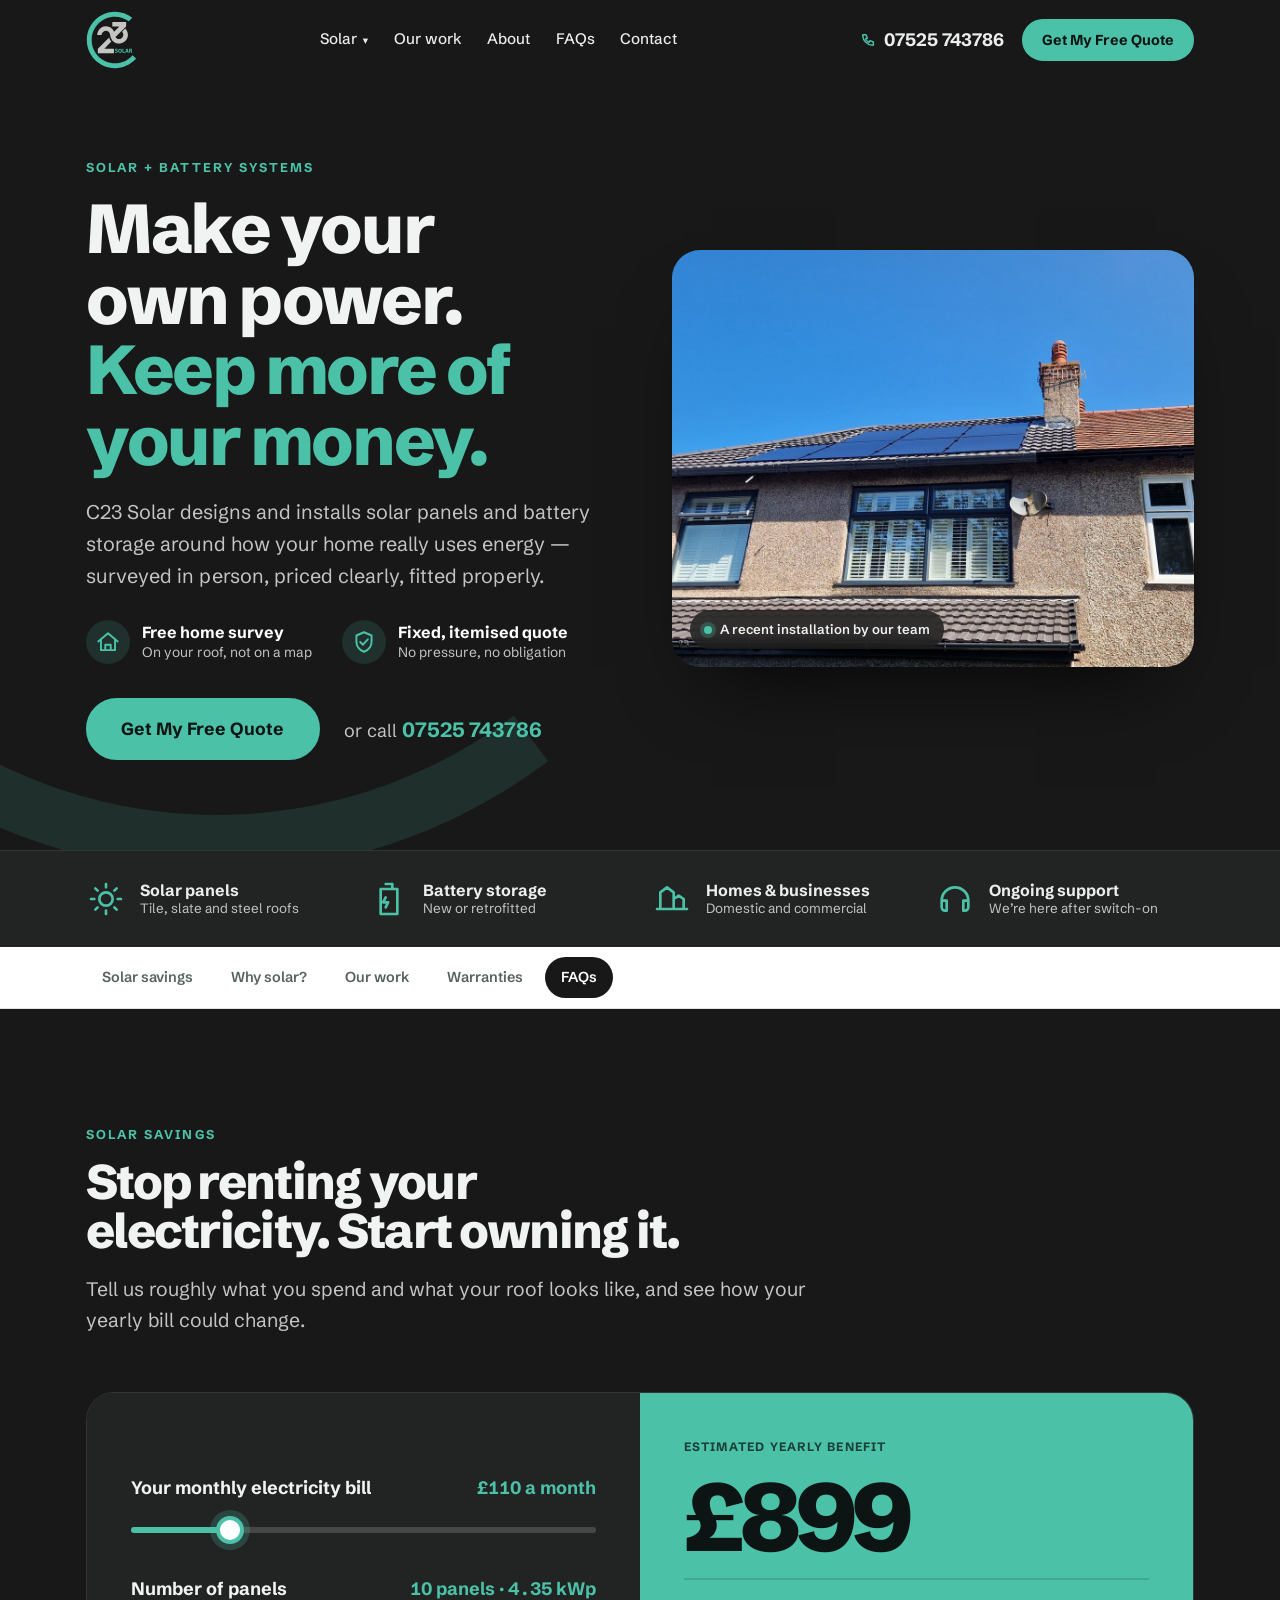
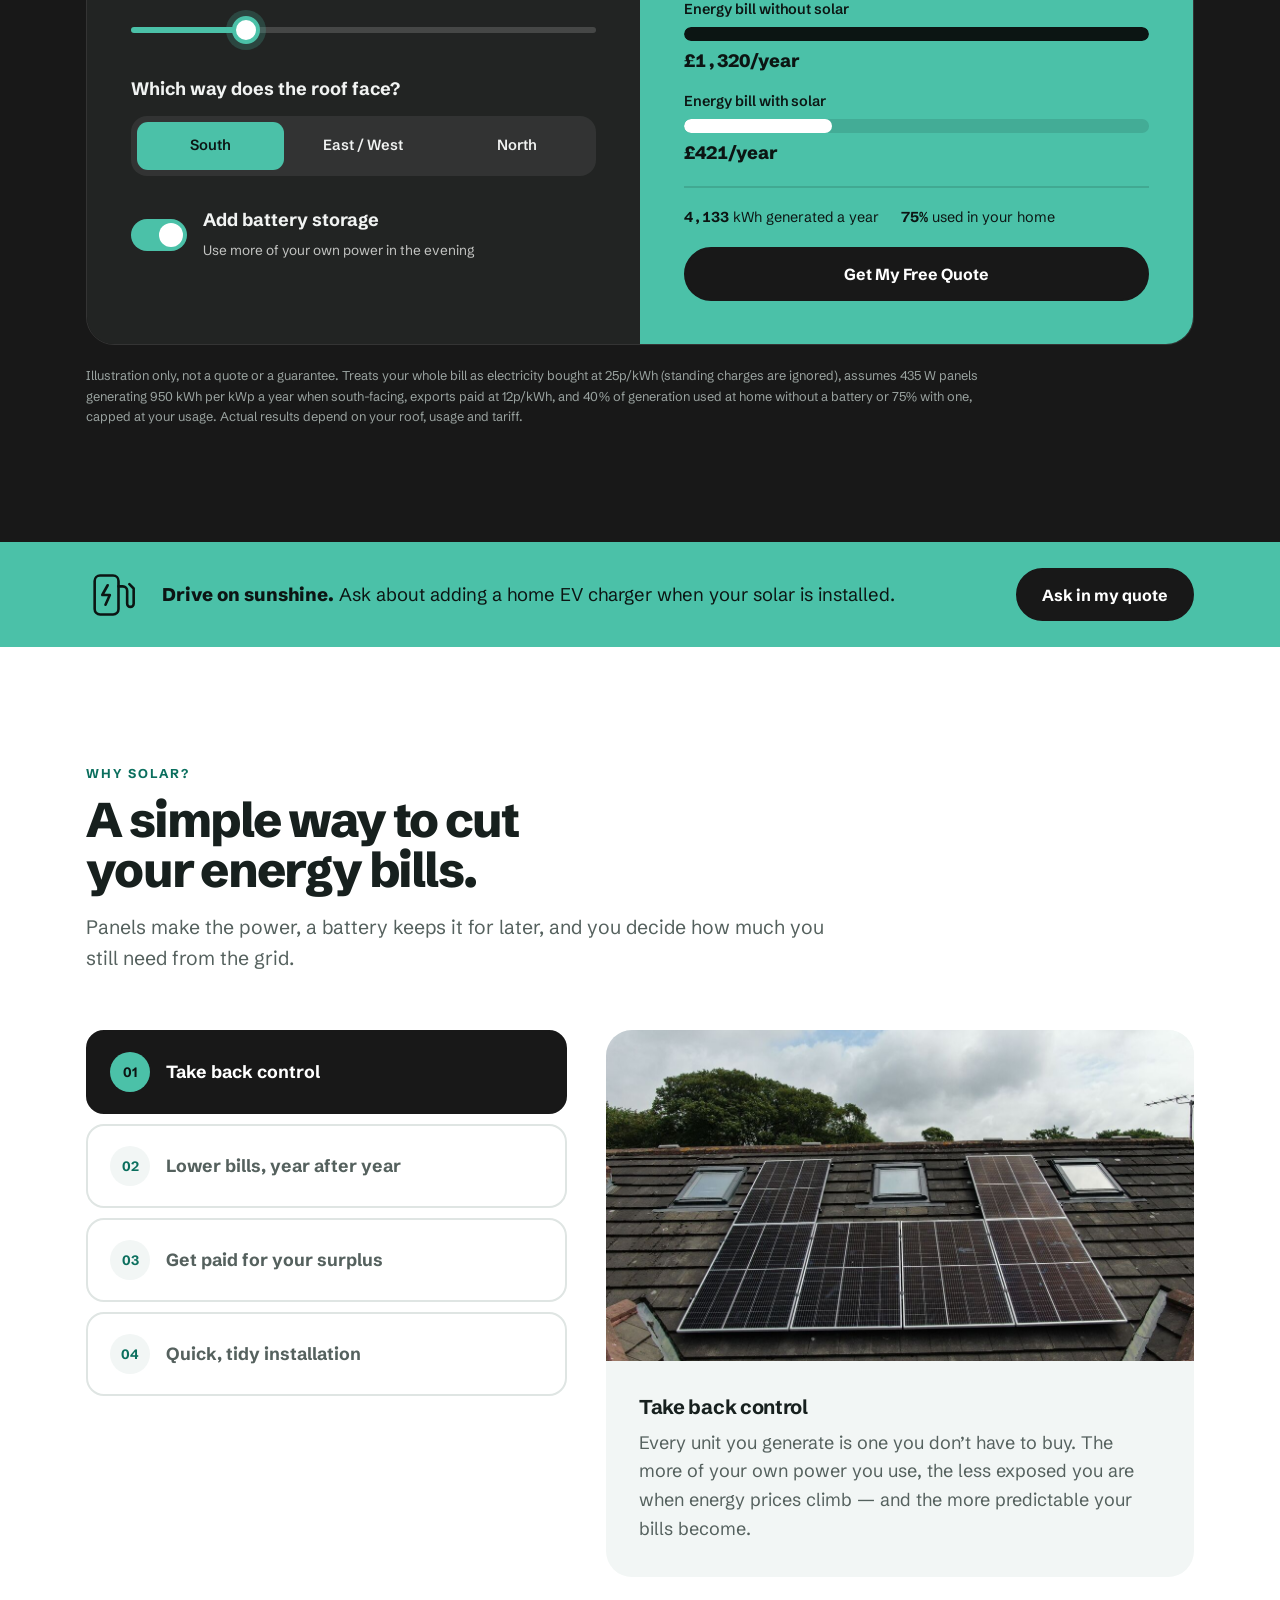
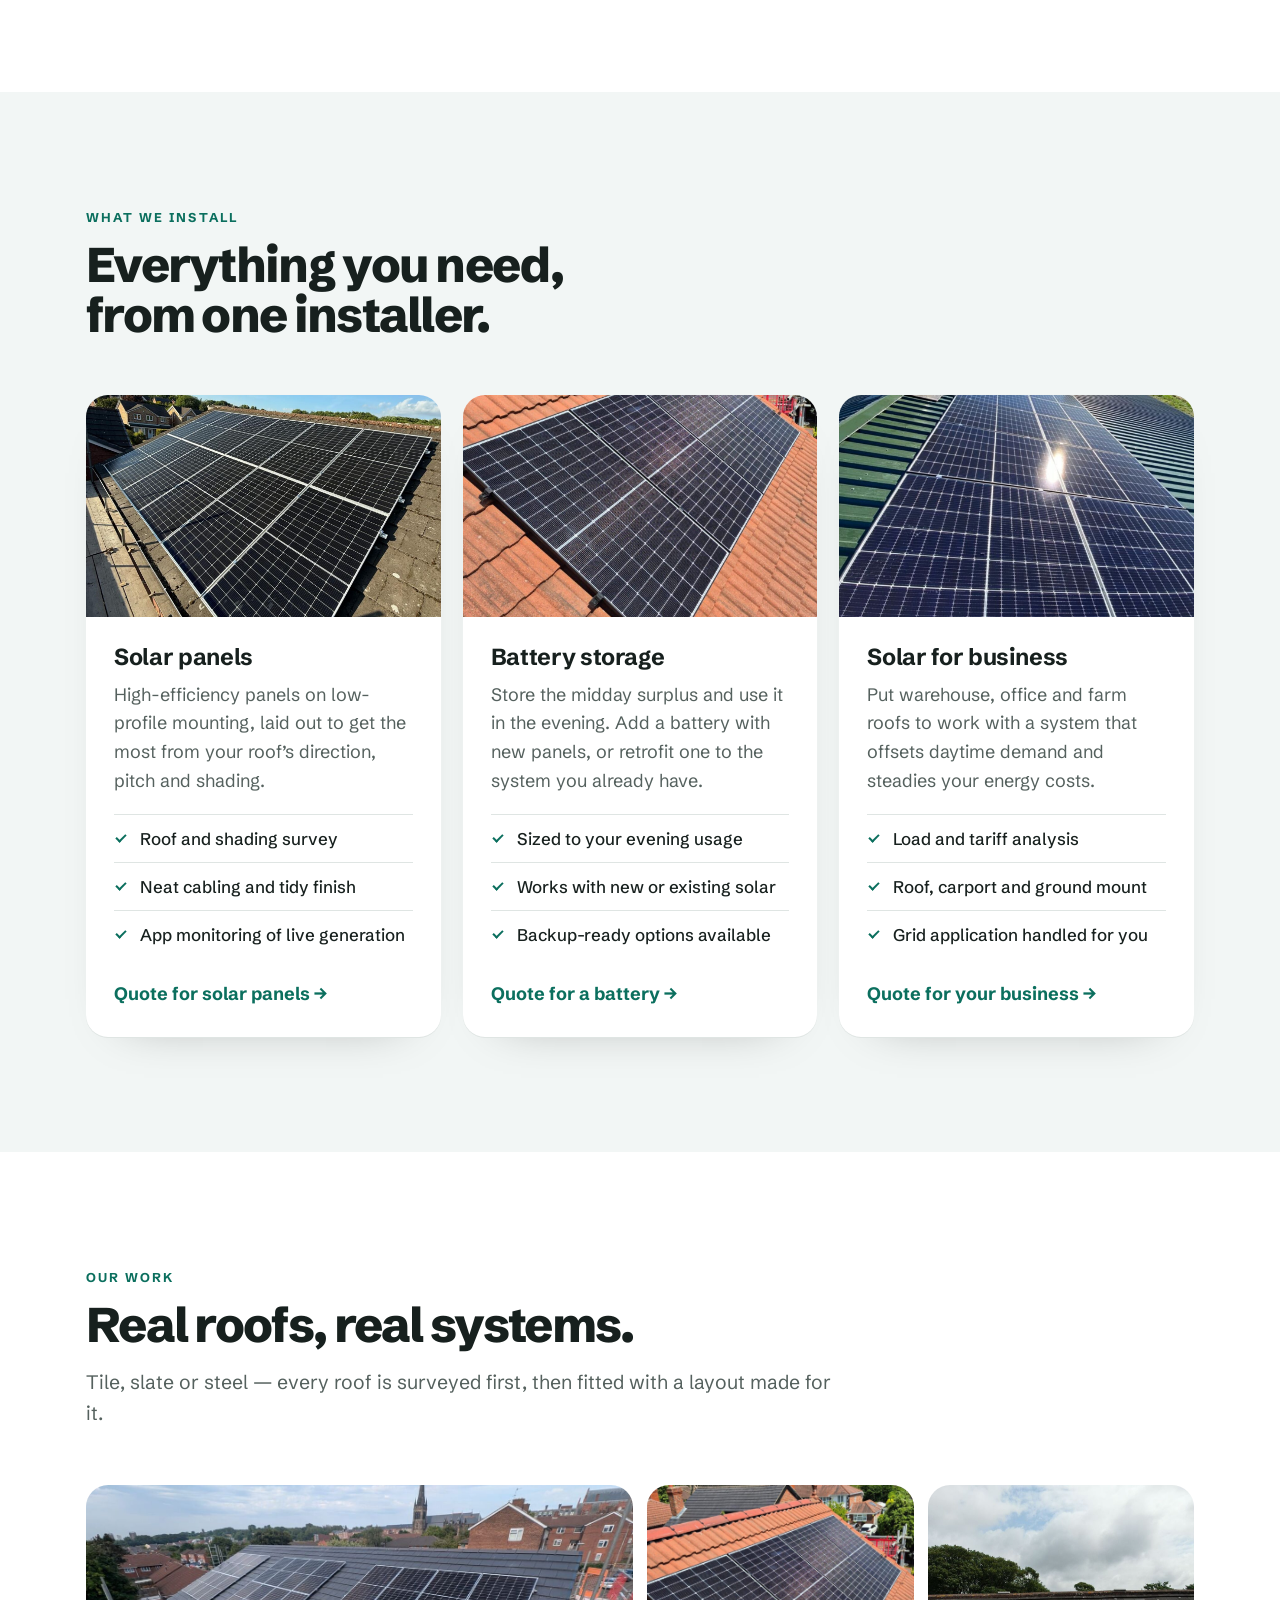
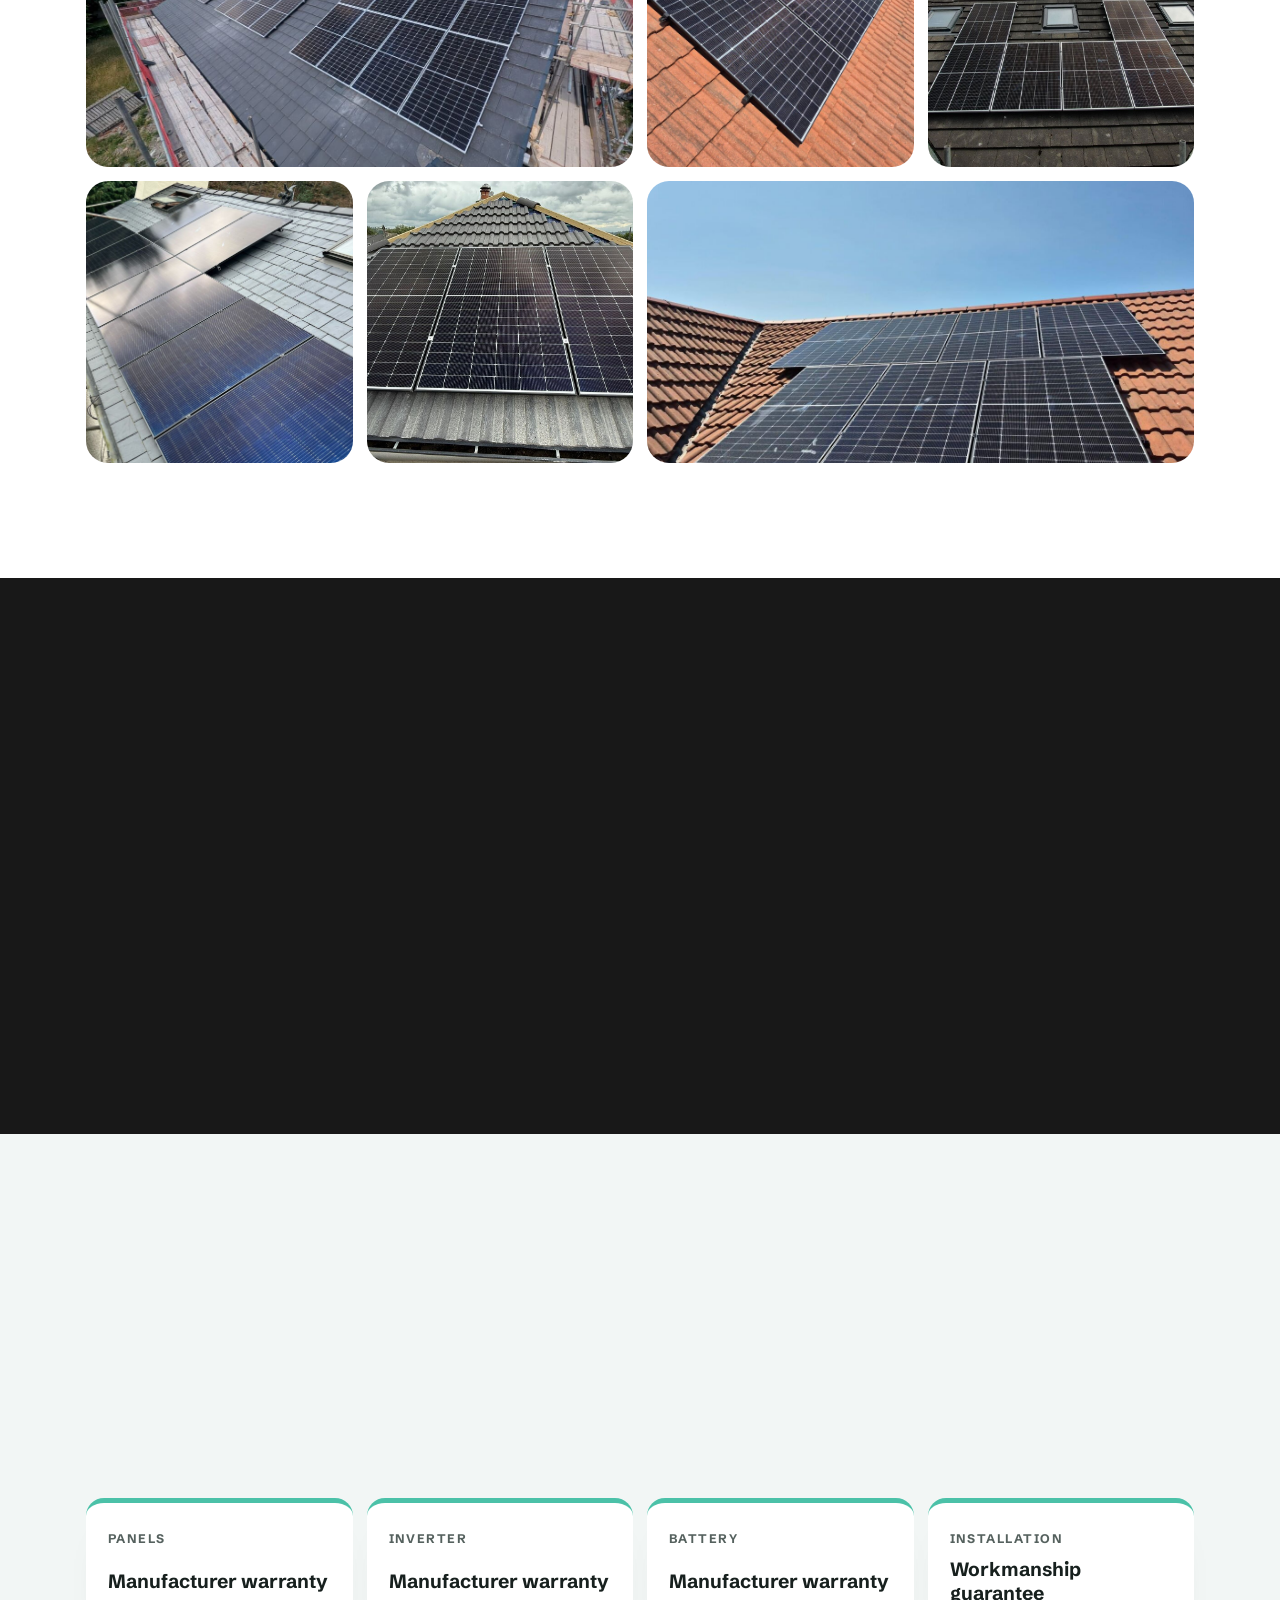
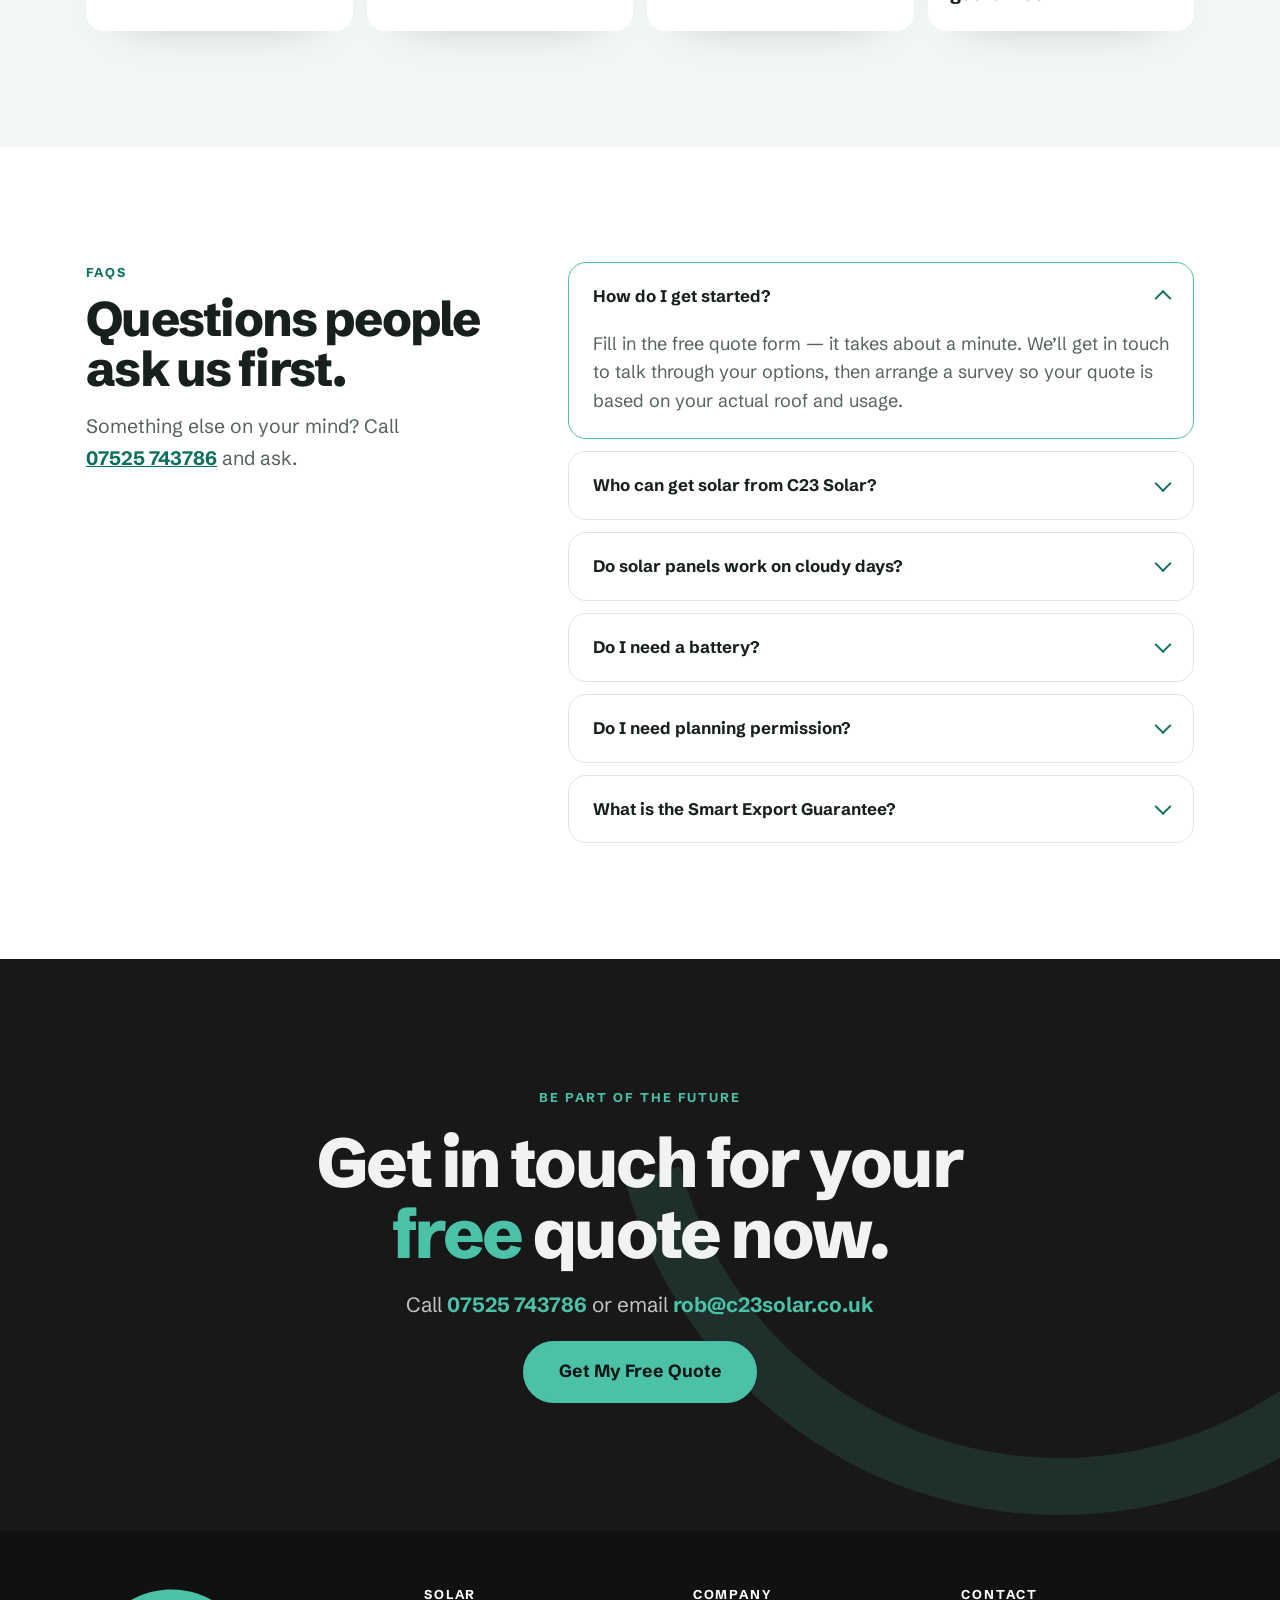
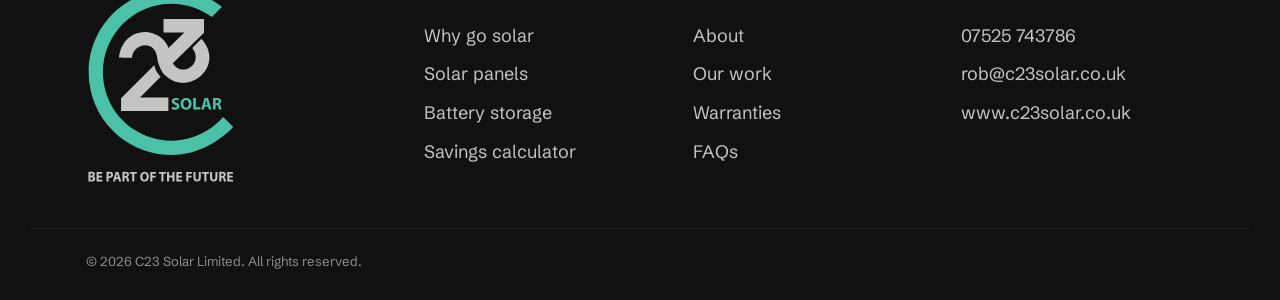
==== index.html @ a4dffb1e "Make the site installable as an app with offline support Adds a web app manifest, C23 Solar app icon" ====
<!doctype html>
<html lang="en-GB">
<head>
  <meta charset="utf-8">
  <meta name="viewport" content="width=device-width, initial-scale=1">
  <title>C23 Solar — Solar panels &amp; battery storage | Free quote</title>
  <meta name="description" content="C23 Solar designs and installs solar panels and battery storage for homes and businesses. Get a free, no-obligation quote and be part of the future.">
  <meta name="theme-color" content="#181818">
  <meta property="og:title" content="C23 Solar — Be part of the future">
  <meta property="og:description" content="Solar panels and battery storage for homes and businesses. Free, no-obligation quotes.">
  <meta property="og:type" content="website">
  <link rel="icon" type="image/svg+xml" href="assets/favicon.svg">
  <link rel="manifest" href="manifest.webmanifest">
  <link rel="apple-touch-icon" href="assets/icons/apple-touch-icon.png">
  <meta name="mobile-web-app-capable" content="yes">
  <meta name="apple-mobile-web-app-capable" content="yes">
  <meta name="apple-mobile-web-app-title" content="C23 Solar">
  <meta name="apple-mobile-web-app-status-bar-style" content="black">
  <link rel="preconnect" href="https://fonts.googleapis.com">
  <link rel="preconnect" href="https://fonts.gstatic.com" crossorigin>
  <link href="https://fonts.googleapis.com/css2?family=Schibsted+Grotesk:wght@400;500;600;700;800&display=swap" rel="stylesheet">
  <link rel="stylesheet" href="styles.css">
  <script>document.documentElement.classList.add('js')</script>
</head>
<body>
  <a class="skip" href="#main">Skip to content</a>

  <!-- Header -->
  <header class="nav" id="nav">
    <div class="wrap nav__inner">
      <a class="brand" href="#top" aria-label="C23 Solar — home"><img src="assets/c23-solar-logo.svg" alt="C23 Solar" width="53" height="60"></a>
      <nav class="nav__links" aria-label="Primary">
        <div class="nav__group">
          <button class="nav__parent" type="button" aria-expanded="false">Solar <span aria-hidden="true">▾</span></button>
          <div class="nav__menu">
            <a href="#why">Why go solar</a>
            <a href="#products">Solar panels</a>
            <a href="#products">Battery storage</a>
            <a href="#savings">Savings calculator</a>
          </div>
        </div>
        <a href="#work">Our work</a>
        <a href="#about">About</a>
        <a href="#faqs">FAQs</a>
        <a href="#contact">Contact</a>
      </nav>
      <div class="nav__right">
        <a class="nav__phone" href="tel:+447525743786"><svg viewBox="0 0 24 24" width="16" height="16" aria-hidden="true"><path fill="none" stroke="currentColor" stroke-width="2.2" stroke-linecap="round" stroke-linejoin="round" d="M5 4h4l2 5-2.5 1.5a11 11 0 0 0 5 5L15 13l5 2v4a1 1 0 0 1-1 1A16 16 0 0 1 4 5a1 1 0 0 1 1-1z"/></svg><span>07525 743786</span></a>
        <a class="btn btn--small" href="#contact" data-quote>Get My Free Quote</a>
      </div>
    </div>
  </header>

  <main id="main">
    <!-- Hero -->
    <section class="hero" id="top">
      <div class="hero__ring" aria-hidden="true"></div>
      <div class="wrap hero__grid">
        <div class="hero__copy">
          <p class="tag">Solar + Battery Systems</p>
          <h1>Make your own power. <span>Keep more of your money.</span></h1>
          <p class="hero__lede">C23 Solar designs and installs solar panels and battery storage around how your home really uses energy — surveyed in person, priced clearly, fitted properly.</p>
          <ul class="hero__stats">
            <li><svg viewBox="0 0 24 24" aria-hidden="true"><path d="M3 11.5 12 4l9 7.5M5.5 10v9.5h13V10M9.5 19.5v-5h5v5"/></svg><span><b>Free home survey</b>On your roof, not on a map</span></li>
            <li><svg viewBox="0 0 24 24" aria-hidden="true"><path d="M12 3l7 3v5.5c0 4.5-3 8-7 9.5-4-1.5-7-5-7-9.5V6zM8.5 12l2.5 2.5 4.5-5"/></svg><span><b>Fixed, itemised quote</b>No pressure, no obligation</span></li>
          </ul>
          <div class="hero__cta">
            <a class="btn btn--big" href="#contact" data-quote>Get My Free Quote</a>
            <a class="hero__call" href="tel:+447525743786">or call <b>07525 743786</b></a>
          </div>
        </div>
        <figure class="hero__media">
          <img src="assets/photos/install-home-evening.jpg" alt="A semi-detached home with all-black solar panels on its roof under a clear blue sky" width="1400" height="898">
          <figcaption><span class="dot" aria-hidden="true"></span>A recent installation by our team</figcaption>
        </figure>
      </div>
    </section>

    <!-- Promise strip -->
    <section class="strip" aria-label="What you get">
      <div class="wrap strip__grid">
        <div><svg viewBox="0 0 24 24" aria-hidden="true"><path d="M12 3v2M12 19v2M3 12h2M19 12h2M5.6 5.6 7 7M17 17l1.4 1.4M5.6 18.4 7 17M17 7l1.4-1.4"/><circle cx="12" cy="12" r="4"/></svg><b>Solar panels</b><span>Tile, slate and steel roofs</span></div>
        <div><svg viewBox="0 0 24 24" aria-hidden="true"><path d="M7 6h10v15H7zM10 3h4v3M10 11l-1.5 3h3L10 17"/></svg><b>Battery storage</b><span>New or retrofitted</span></div>
        <div><svg viewBox="0 0 24 24" aria-hidden="true"><path d="M5 18V8l4-3 4 3v10M13 18h6v-6l-3-2-3 2M3 18h18"/></svg><b>Homes &amp; businesses</b><span>Domestic and commercial</span></div>
        <div><svg viewBox="0 0 24 24" aria-hidden="true"><path d="M4 13a8 8 0 0 1 16 0M4 13v4a2 2 0 0 0 2 2h1v-6H4M20 13v4a2 2 0 0 1-2 2h-1v-6h3"/></svg><b>Ongoing support</b><span>We’re here after switch-on</span></div>
      </div>
    </section>

    <!-- In-page section nav -->
    <nav class="subnav" aria-label="On this page">
      <div class="wrap subnav__inner">
        <a href="#savings">Solar savings</a>
        <a href="#why">Why solar?</a>
        <a href="#work">Our work</a>
        <a href="#warranties">Warranties</a>
        <a href="#faqs">FAQs</a>
      </div>
    </nav>

    <!-- Solar savings -->
    <section class="section section--dark" id="savings">
      <div class="wrap">
        <header class="head reveal">
          <p class="tag">Solar savings</p>
          <h2>Stop renting your electricity. Start owning it.</h2>
          <p>Tell us roughly what you spend and what your roof looks like, and see how your yearly bill could change.</p>
        </header>
        <div class="calc reveal">
          <form class="calc__controls" onsubmit="return false">
            <label class="field">
              <span class="field__row"><span>Your monthly electricity bill</span><output id="o-bill">£110 a month</output></span>
              <input type="range" id="bill" min="40" max="400" step="5" value="110">
            </label>
            <label class="field">
              <span class="field__row"><span>Number of panels</span><output id="o-panels">10 panels · 4.35 kWp</output></span>
              <input type="range" id="panels" min="4" max="30" step="1" value="10">
            </label>
            <fieldset class="field">
              <legend>Which way does the roof face?</legend>
              <div class="seg">
                <label><input type="radio" name="facing" value="1" checked><span>South</span></label>
                <label><input type="radio" name="facing" value="0.86"><span>East / West</span></label>
                <label><input type="radio" name="facing" value="0.62"><span>North</span></label>
              </div>
            </fieldset>
            <label class="switch">
              <input type="checkbox" id="battery" checked>
              <i aria-hidden="true"></i>
              <span><b>Add battery storage</b><small>Use more of your own power in the evening</small></span>
            </label>
          </form>
          <div class="calc__results" aria-live="polite">
            <p class="stat__label">Estimated yearly benefit</p>
            <p class="calc__big">£<span id="r-save">0</span></p>
            <div class="bars">
              <div class="bar">
                <span class="bar__label">Energy bill without solar</span>
                <span class="bar__track"><i id="bar-before" style="width:100%"></i></span>
                <span class="bar__value">£<span id="r-before">0</span>/year</span>
              </div>
              <div class="bar bar--after">
                <span class="bar__label">Energy bill with solar</span>
                <span class="bar__track"><i id="bar-after" style="width:40%"></i></span>
                <span class="bar__value">£<span id="r-after">0</span>/year</span>
              </div>
            </div>
            <div class="calc__mini">
              <span><b><span id="r-kwh">0</span></b> kWh generated a year</span>
              <span><b><span id="r-self">0</span>%</b> used in your home</span>
            </div>
            <a class="btn btn--wide btn--dark" href="#contact" data-quote>Get My Free Quote</a>
          </div>
        </div>
        <p class="fineprint reveal">Illustration only, not a quote or a guarantee. Treats your whole bill as electricity bought at 25p/kWh (standing charges are ignored), assumes 435&nbsp;W panels generating 950&nbsp;kWh per kWp a year when south-facing, exports paid at 12p/kWh, and 40% of generation used at home without a battery or 75% with one, capped at your usage. Actual results depend on your roof, usage and tariff.</p>
      </div>
    </section>

    <!-- EV band -->
    <section class="band" aria-label="EV charging">
      <div class="wrap band__inner">
        <svg class="band__icon" viewBox="0 0 48 48" aria-hidden="true"><rect x="8" y="6" width="22" height="36" rx="5"/><path d="M30 16h4a4 4 0 0 1 4 4v12a3 3 0 0 0 6 0V18l-4-4M20 15l-5 9h7l-4 9"/></svg>
        <p><b>Drive on sunshine.</b> Ask about adding a home EV charger when your solar is installed.</p>
        <a class="btn btn--dark" href="#contact" data-quote>Ask in my quote</a>
      </div>
    </section>

    <!-- Why solar: tabs -->
    <section class="section" id="why">
      <div class="wrap">
        <header class="head reveal">
          <p class="tag">Why solar?</p>
          <h2>A simple way to cut your energy bills.</h2>
          <p>Panels make the power, a battery keeps it for later, and you decide how much you still need from the grid.</p>
        </header>
        <div class="tabs reveal" data-tabs>
          <div class="tabs__list" role="tablist" aria-label="Benefits of solar">
            <button role="tab" id="t1" aria-controls="p1" aria-selected="true"><span>01</span>Take back control</button>
            <button role="tab" id="t2" aria-controls="p2" aria-selected="false" tabindex="-1"><span>02</span>Lower bills, year after year</button>
            <button role="tab" id="t3" aria-controls="p3" aria-selected="false" tabindex="-1"><span>03</span>Get paid for your surplus</button>
            <button role="tab" id="t4" aria-controls="p4" aria-selected="false" tabindex="-1"><span>04</span>Quick, tidy installation</button>
          </div>
          <div class="tabs__panels">
            <div class="tabs__panel" role="tabpanel" id="p1" aria-labelledby="t1">
              <img src="assets/photos/install-rooflights.jpg" alt="Solar panels arranged around three roof windows" loading="lazy" width="1200" height="900">
              <div><h3>Take back control</h3><p>Every unit you generate is one you don’t have to buy. The more of your own power you use, the less exposed you are when energy prices climb — and the more predictable your bills become.</p></div>
            </div>
            <div class="tabs__panel" role="tabpanel" id="p2" aria-labelledby="t2" hidden>
              <img src="assets/photos/install-slate.jpg" alt="All-black solar panels on a natural slate roof" loading="lazy" width="1200" height="1142">
              <div><h3>Lower bills, year after year</h3><p>Panels have no moving parts and keep generating for decades. Add a battery and the daytime surplus runs your evenings too, when most homes use the most.</p></div>
            </div>
            <div class="tabs__panel" role="tabpanel" id="p3" aria-labelledby="t3" hidden>
              <img src="assets/photos/install-clay-tiles.jpg" alt="Seven solar panels on an orange clay-tiled roof under a blue sky" loading="lazy" width="1200" height="702">
              <div><h3>Get paid for your surplus</h3><p>Under the Smart Export Guarantee, licensed energy suppliers pay you for electricity you send back to the grid. We’ll explain how to compare export tariffs once you’re switched on.</p></div>
            </div>
            <div class="tabs__panel" role="tabpanel" id="p4" aria-labelledby="t4" hidden>
              <img src="assets/photos/install-grey-tiles.jpg" alt="Six solar panels on a grey concrete-tiled roof" loading="lazy" width="1200" height="896">
              <div><h3>Quick, tidy installation</h3><p>Once your design is agreed, we book the work on fixed dates, handle the paperwork and grid notification, and leave the site as we found it.</p></div>
            </div>
          </div>
        </div>
      </div>
    </section>

    <!-- Products -->
    <section class="section section--tint" id="products">
      <div class="wrap">
        <header class="head reveal">
          <p class="tag">What we install</p>
          <h2>Everything you need, from one installer.</h2>
        </header>
        <div class="products">
          <article class="product reveal">
            <div class="product__art"><img src="assets/photos/install-blue-sky.jpg" alt="Solar panels fitted to a tiled house roof under a clear blue sky" loading="lazy" width="1400" height="1157"></div>
            <h3>Solar panels</h3>
            <p>High-efficiency panels on low-profile mounting, laid out to get the most from your roof’s direction, pitch and shading.</p>
            <ul><li>Roof and shading survey</li><li>Neat cabling and tidy finish</li><li>App monitoring of live generation</li></ul>
            <a class="more" href="#contact" data-quote>Quote for solar panels <span aria-hidden="true">→</span></a>
          </article>
          <article class="product reveal">
            <div class="product__art"><img src="assets/photos/install-red-roof.jpg" alt="Solar panels on a red clay-tiled house roof on a sunny day" loading="lazy" width="1200" height="1302"></div>
            <h3>Battery storage</h3>
            <p>Store the midday surplus and use it in the evening. Add a battery with new panels, or retrofit one to the system you already have.</p>
            <ul><li>Sized to your evening usage</li><li>Works with new or existing solar</li><li>Backup-ready options available</li></ul>
            <a class="more" href="#contact" data-quote>Quote for a battery <span aria-hidden="true">→</span></a>
          </article>
          <article class="product reveal">
            <div class="product__art"><img src="assets/photos/install-barn.jpg" alt="Rows of solar panels along the roof of a green agricultural building" loading="lazy" width="1200" height="1120"></div>
            <h3>Solar for business</h3>
            <p>Put warehouse, office and farm roofs to work with a system that offsets daytime demand and steadies your energy costs.</p>
            <ul><li>Load and tariff analysis</li><li>Roof, carport and ground mount</li><li>Grid application handled for you</li></ul>
            <a class="more" href="#contact" data-quote>Quote for your business <span aria-hidden="true">→</span></a>
          </article>
        </div>
      </div>
    </section>

    <!-- Our work -->
    <section class="section" id="work">
      <div class="wrap">
        <header class="head reveal">
          <p class="tag">Our work</p>
          <h2>Real roofs, real systems.</h2>
          <p>Tile, slate or steel — every roof is surveyed first, then fitted with a layout made for it.</p>
        </header>
        <div class="gallery reveal">
          <figure class="gallery__item gallery__item--wide"><img src="assets/photos/install-large-roof.jpg" alt="Three arrays of solar panels across a large slate-grey roof" loading="lazy" width="1200" height="675"></figure>
          <figure class="gallery__item"><img src="assets/photos/install-red-roof.jpg" alt="Solar panels on a red clay-tiled house roof" loading="lazy" width="1200" height="1302"></figure>
          <figure class="gallery__item"><img src="assets/photos/install-rooflights.jpg" alt="Solar panels arranged around three roof windows" loading="lazy" width="1200" height="900"></figure>
          <figure class="gallery__item"><img src="assets/photos/install-slate.jpg" alt="All-black solar panels on a natural slate roof" loading="lazy" width="1200" height="1142"></figure>
          <figure class="gallery__item"><img src="assets/photos/install-grey-tiles.jpg" alt="Six solar panels on a grey concrete-tiled roof" loading="lazy" width="1200" height="896"></figure>
          <figure class="gallery__item gallery__item--wide"><img src="assets/photos/install-clay-tiles.jpg" alt="Seven solar panels on an orange clay-tiled roof under a blue sky" loading="lazy" width="1200" height="702"></figure>
        </div>
      </div>
    </section>

    <!-- About / team -->
    <section class="about" id="about">
      <div class="wrap about__grid">
        <div class="reveal">
          <p class="tag">About C23 Solar</p>
          <h2>Not just panels. People you can actually talk to.</h2>
          <p class="about__lede">We look at your property properly, explain your options in plain English and give you a clear price. No call centres and no pressure — just a straight answer on whether solar is right for you.</p>
        </div>
        <ul class="about__points reveal">
          <li><b>Surveyed in person</b><span>We visit and check your roof, wiring and usage before we design anything.</span></li>
          <li><b>Designed for your home</b><span>System size is based on how you use power, not an off-the-shelf package.</span></li>
          <li><b>Kept informed</b><span>You know what’s happening and when, from survey to switch-on.</span></li>
          <li><b>Ongoing support</b><span>Questions after installation? Call the same team that fitted it.</span></li>
        </ul>
      </div>
    </section>

    <!-- Warranties -->
    <section class="section section--tint" id="warranties">
      <div class="wrap">
        <header class="head reveal">
          <p class="tag">Warranties</p>
          <h2>Protected from the roof down.</h2>
          <p>Every system is covered by manufacturer product warranties plus our own workmanship guarantee. Exact terms for your panels, inverter and battery are set out in your quote.</p>
        </header>
        <div class="warranties reveal">
          <div><span class="warranties__k">Panels</span><b>Manufacturer warranty</b></div>
          <div><span class="warranties__k">Inverter</span><b>Manufacturer warranty</b></div>
          <div><span class="warranties__k">Battery</span><b>Manufacturer warranty</b></div>
          <div><span class="warranties__k">Installation</span><b>Workmanship guarantee</b></div>
        </div>
      </div>
    </section>

    <!-- FAQs -->
    <section class="section" id="faqs">
      <div class="wrap faq">
        <header class="head reveal">
          <p class="tag">FAQs</p>
          <h2>Questions people ask us first.</h2>
          <p>Something else on your mind? Call <a href="tel:+447525743786">07525&nbsp;743786</a> and ask.</p>
        </header>
        <div class="faq__list reveal">
          <details open><summary>How do I get started?</summary><p>Fill in the free quote form — it takes about a minute. We’ll get in touch to talk through your options, then arrange a survey so your quote is based on your actual roof and usage.</p></details>
          <details><summary>Who can get solar from C23 Solar?</summary><p>Homeowners and businesses who own their property. If you rent or lease, you’ll need your landlord’s written permission before anything can be installed. Flats are often unsuitable because of shared roofs, but tell us your situation and we’ll let you know.</p></details>
          <details><summary>Do solar panels work on cloudy days?</summary><p>Yes. Panels generate from daylight, not just direct sunshine. Output is lower when it’s overcast and in winter, and higher on long, bright days — which is why estimates are worked out across a whole year.</p></details>
          <details><summary>Do I need a battery?</summary><p>No, panels work without one. A battery lets you store surplus daytime generation and use it in the evening, so you buy less from the grid. Whether it’s worthwhile depends on when you use electricity; we’ll show you figures both ways.</p></details>
          <details><summary>Do I need planning permission?</summary><p>Most home installations in the UK fall under permitted development, so they don’t. Exceptions can include listed buildings, conservation areas and some flat roofs. We check this as part of your survey.</p></details>
          <details><summary>What is the Smart Export Guarantee?</summary><p>It’s a UK scheme under which licensed energy suppliers pay you for electricity you export to the grid. Rates vary between suppliers and tariffs, so it’s worth comparing them once your system is installed.</p></details>
        </div>
      </div>
    </section>

    <!-- Closing CTA / no-JS contact -->
    <section class="cta" id="contact">
      <div class="cta__ring" aria-hidden="true"></div>
      <div class="wrap cta__inner reveal">
        <p class="tag">Be part of the future</p>
        <h2>Get in touch for your <span>free</span> quote now.</h2>
        <p>Call <a href="tel:+447525743786">07525 743786</a> or email <a href="mailto:rob@c23solar.co.uk">rob@c23solar.co.uk</a></p>
        <a class="btn btn--big" href="mailto:rob@c23solar.co.uk" data-quote>Get My Free Quote</a>
      </div>
    </section>
  </main>

  <footer class="footer">
    <div class="wrap footer__grid">
      <img class="footer__logo" src="assets/c23-solar-lockup.svg" alt="C23 Solar — Be part of the future" width="150" height="197">
      <nav aria-label="Footer">
        <h3>Solar</h3>
        <a href="#why">Why go solar</a><a href="#products">Solar panels</a><a href="#products">Battery storage</a><a href="#savings">Savings calculator</a>
      </nav>
      <nav aria-label="Company">
        <h3>Company</h3>
        <a href="#about">About</a><a href="#work">Our work</a><a href="#warranties">Warranties</a><a href="#faqs">FAQs</a>
      </nav>
      <div>
        <h3>Contact</h3>
        <a href="tel:+447525743786">07525 743786</a>
        <a href="mailto:rob@c23solar.co.uk">rob@c23solar.co.uk</a>
        <a href="https://www.c23solar.co.uk">www.c23solar.co.uk</a>
      </div>
    </div>
    <div class="wrap footer__legal">© <span id="year">2026</span> C23 Solar Limited. All rights reserved.</div>
  </footer>

  <div class="mobilebar">
    <a href="tel:+447525743786">Call us</a>
    <a class="is-primary" href="#contact" data-quote>Free quote</a>
  </div>

  <!-- Quote form (opens from every "Get My Free Quote" button) -->
  <dialog class="quote" id="quote" aria-labelledby="quote-title">
    <form method="dialog" class="quote__form" id="quote-form" data-email="rob@c23solar.co.uk" novalidate>
      <button class="quote__close" type="button" id="quote-close" aria-label="Close">×</button>
      <div class="quote__head">
        <img src="assets/c23-solar-logo.svg" alt="" width="40" height="45">
        <h2 id="quote-title">Get your <span>free</span> quote</h2>
        <p>It takes about a minute. <span id="quote-step">Step 1 of 4</span></p>
        <div class="quote__bar"><i id="quote-progress"></i></div>
      </div>

      <fieldset class="quote__step is-active">
        <legend>Where is the property?</legend>
        <label class="inputs__one">Postcode<input name="postcode" autocomplete="postal-code" placeholder="e.g. L1 8JQ"></label>
      </fieldset>

      <fieldset class="quote__step">
        <legend>Do you own the property?</legend>
        <div class="choices">
          <label class="choice"><input type="radio" name="owner" value="Yes"><span>Yes</span></label>
          <label class="choice"><input type="radio" name="owner" value="No"><span>No</span></label>
        </div>
      </fieldset>

      <fieldset class="quote__step">
        <legend>What type of property is it?</legend>
        <div class="choices choices--3">
          <label class="choice"><input type="radio" name="property" value="Detached"><span>Detached</span></label>
          <label class="choice"><input type="radio" name="property" value="Semi-detached"><span>Semi-detached</span></label>
          <label class="choice"><input type="radio" name="property" value="Terraced"><span>Terraced</span></label>
          <label class="choice"><input type="radio" name="property" value="Bungalow"><span>Bungalow</span></label>
          <label class="choice"><input type="radio" name="property" value="Flat"><span>Flat</span></label>
          <label class="choice"><input type="radio" name="property" value="Business premises"><span>Business</span></label>
        </div>
      </fieldset>

      <fieldset class="quote__step">
        <legend>Where should we send your quote?</legend>
        <div class="inputs">
          <label>First name<input name="first" autocomplete="given-name"></label>
          <label>Last name<input name="last" autocomplete="family-name"></label>
          <label class="inputs__full">Email<input name="email" type="email" autocomplete="email"></label>
          <label class="inputs__full">Phone<input name="phone" type="tel" autocomplete="tel"></label>
        </div>
      </fieldset>

      <p class="quote__status" id="quote-status" role="status"></p>
      <div class="quote__nav">
        <button class="btn btn--ghost" type="button" id="quote-back" hidden>Back</button>
        <button class="btn" type="button" id="quote-next">Next</button>
      </div>
      <p class="quote__note">No obligation. We only use your details to reply to your enquiry.</p>
    </form>
  </dialog>

  <script src="main.js" defer></script>
</body>
</html>
---- styles.css ----
/* C23 Solar — brand: black, teal, grey. */

:root {
  --black: #181818;
  --black-2: #222423;
  --teal: #4bc1a8;
  --teal-dark: #0b6f5e;
  --teal-pale: #e4f6f2;
  --grey: #c4c5c3;
  --ink: #17201e;
  --ink-soft: #55615e;
  --line: #dfe5e3;
  --tint: #f2f6f5;
  --white: #fff;
  --sans: "Schibsted Grotesk", ui-sans-serif, system-ui, -apple-system, "Segoe UI", sans-serif;
  --gutter: clamp(18px, 4.5vw, 56px);
  --radius: 22px;
  --ease: cubic-bezier(.2, .7, .1, 1);
  --nav-h: 80px;
}

*, *::before, *::after { box-sizing: border-box; }
html { scroll-behavior: smooth; -webkit-text-size-adjust: 100%; }
body { margin: 0; font: 400 clamp(16px, .4vw + 14.5px, 18px)/1.6 var(--sans); color: var(--ink); background: var(--white); -webkit-font-smoothing: antialiased; }
h1, h2, h3, p, ul, ol, figure, fieldset, legend { margin: 0; padding: 0; }
ul, ol { list-style: none; }
fieldset { border: 0; min-width: 0; }
a { color: inherit; }
img, svg { max-width: 100%; }
img { height: auto; }
:focus-visible { outline: 3px solid var(--teal); outline-offset: 3px; border-radius: 6px; }
[id] { scroll-margin-top: calc(var(--nav-h) + 60px); }
[hidden] { display: none !important; }

.skip { position: absolute; left: -999px; top: 8px; z-index: 100; background: #fff; color: #000; padding: 8px 14px; border-radius: 8px; }
.skip:focus { left: 8px; }
.wrap { width: min(1220px, 100%); margin-inline: auto; padding-inline: var(--gutter); }

h1, h2 { font-weight: 800; letter-spacing: -.035em; line-height: 1.02; text-wrap: balance; }
h1 { font-size: clamp(2.5rem, 5.4vw, 4.6rem); }
h2 { font-size: clamp(1.9rem, 3.8vw, 3.2rem); }
h3 { font-size: 1.25rem; font-weight: 700; letter-spacing: -.015em; line-height: 1.2; }
.tag { font-size: .8rem; font-weight: 700; letter-spacing: .16em; text-transform: uppercase; color: var(--teal-dark); }

/* ---------- Buttons ---------- */
.btn {
  display: inline-flex; align-items: center; justify-content: center; gap: 8px;
  font: 700 1rem/1 var(--sans); text-decoration: none; cursor: pointer; white-space: nowrap;
  padding: 1.05em 1.5em; border: 2px solid var(--teal); border-radius: 999px;
  background: var(--teal); color: #0c1513;
  transition: transform .3s var(--ease), box-shadow .3s, background .3s;
}
.btn:hover { transform: translateY(-2px); box-shadow: 0 12px 28px -12px rgb(75 193 168 / .9); background: #5dd0b8; }
.btn--small { font-size: .9rem; padding: .85em 1.25em; }
.btn--big { font-size: 1.1rem; padding: 1.15em 1.9em; }
.btn--wide { width: 100%; }
.btn--dark { background: var(--black); border-color: var(--black); color: #fff; }
.btn--dark:hover { background: #000; box-shadow: 0 12px 28px -12px rgb(0 0 0 / .7); }
.btn--ghost { background: transparent; border-color: var(--line); color: var(--ink); }
.btn--ghost:hover { background: var(--tint); box-shadow: none; }

/* ---------- Header ---------- */
.nav { position: sticky; top: 0; z-index: 40; background: var(--black); color: #eceeed; transition: box-shadow .3s; }
.nav.is-scrolled { box-shadow: 0 10px 30px -14px rgb(0 0 0 / .7); }
.nav__inner { display: flex; align-items: center; justify-content: space-between; gap: 20px; min-height: var(--nav-h); }
.brand img { display: block; height: 58px; width: auto; }
.nav__links { display: flex; align-items: center; gap: clamp(14px, 2vw, 30px); font-size: .95rem; font-weight: 500; }
.nav__links > a, .nav__parent { text-decoration: none; padding: 8px 0; border: 0; border-bottom: 2px solid transparent; background: none; color: inherit; font: inherit; cursor: pointer; transition: border-color .25s, color .25s; }
.nav__links > a:hover, .nav__parent:hover { color: var(--teal); border-color: var(--teal); }
.nav__group { position: relative; }
.nav__parent span { font-size: .7em; margin-left: 2px; }
.nav__menu { position: absolute; top: calc(100% + 10px); left: -16px; min-width: 210px; padding: 8px; border-radius: 16px; background: #fff; color: var(--ink); box-shadow: 0 24px 50px -20px rgb(0 0 0 / .5); opacity: 0; visibility: hidden; transform: translateY(6px); transition: opacity .2s, transform .2s, visibility .2s; }
.nav__menu::before { content: ""; position: absolute; inset: -12px 0 auto; height: 12px; }
.nav__group:hover .nav__menu, .nav__group:focus-within .nav__menu, .nav__group.is-open .nav__menu { opacity: 1; visibility: visible; transform: none; }
.nav__menu a { display: block; padding: 10px 12px; border-radius: 10px; text-decoration: none; }
.nav__menu a:hover { background: var(--teal-pale); color: var(--teal-dark); }
.nav__right { display: flex; align-items: center; gap: 18px; }
.nav__phone { display: inline-flex; align-items: center; gap: 8px; text-decoration: none; font-weight: 700; white-space: nowrap; }
.nav__phone svg { color: var(--teal); }

/* ---------- Hero ---------- */
.hero { position: relative; overflow: hidden; background: var(--black); color: #f1f3f2; padding: clamp(40px, 6vw, 88px) 0 clamp(56px, 7vw, 104px); }
.hero__ring, .cta__ring {
  position: absolute; border-radius: 50%; pointer-events: none;
  border: clamp(28px, 4.5vw, 64px) solid var(--teal); border-right-color: transparent;
  transform: rotate(8deg); opacity: .14;
}
.hero__ring { width: min(1100px, 120vw); aspect-ratio: 1; left: -26%; top: -40%; }
.hero__grid { position: relative; display: grid; grid-template-columns: 1fr 1fr; gap: clamp(28px, 5vw, 72px); align-items: center; }
.hero .tag { color: var(--teal); }
.hero h1 { margin: 16px 0 22px; }
.hero h1 span { color: var(--teal); display: block; }
.hero__lede { max-width: 32em; font-size: 1.1em; color: var(--grey); }
.hero__stats { display: flex; flex-wrap: wrap; gap: 14px 30px; margin-top: 28px; }
.hero__stats li { display: flex; align-items: center; gap: 12px; }
.hero__stats svg { flex: none; width: 44px; height: 44px; padding: 9px; border-radius: 50%; background: rgb(75 193 168 / .14); fill: none; stroke: var(--teal); stroke-width: 1.8; stroke-linecap: round; stroke-linejoin: round; }
.hero__stats span { display: grid; font-size: .86rem; color: var(--grey); line-height: 1.35; }
.hero__stats b { color: #fff; font-size: 1rem; }
.hero__cta { display: flex; flex-wrap: wrap; align-items: center; gap: 16px 24px; margin-top: 34px; }
.hero__call { color: var(--grey); text-decoration: none; white-space: nowrap; }
.hero__call b { color: var(--teal); font-size: 1.15em; }
.hero__media { position: relative; margin: 0; }
.hero__media img { display: block; width: 100%; aspect-ratio: 5 / 4; object-fit: cover; border-radius: 28px; box-shadow: 0 40px 80px -40px rgb(0 0 0 / .9); }
.hero__media figcaption { position: absolute; left: 18px; bottom: 18px; display: inline-flex; align-items: center; gap: 8px; padding: 9px 14px; border-radius: 999px; background: rgb(24 24 24 / .78); backdrop-filter: blur(8px); font-size: .82rem; font-weight: 600; }
.dot { width: 8px; height: 8px; border-radius: 50%; background: var(--teal); box-shadow: 0 0 0 4px rgb(75 193 168 / .25); }

/* ---------- Strip & sub-nav ---------- */
.strip { background: var(--black-2); color: #eceeed; border-top: 1px solid rgb(255 255 255 / .08); }
.strip__grid { display: grid; grid-template-columns: repeat(4, 1fr); gap: 24px; padding-block: 28px; }
.strip__grid div { display: grid; grid-template-columns: 40px 1fr; column-gap: 14px; align-items: center; }
.strip svg { grid-row: span 2; width: 40px; height: 40px; fill: none; stroke: var(--teal); stroke-width: 1.6; stroke-linecap: round; stroke-linejoin: round; }
.strip b { font-size: 1rem; line-height: 1.2; align-self: end; }
.strip span { font-size: .84rem; color: var(--grey); line-height: 1.3; align-self: start; }

.subnav { position: sticky; top: var(--nav-h); z-index: 30; background: rgb(255 255 255 / .94); backdrop-filter: blur(10px); border-bottom: 1px solid var(--line); }
.subnav__inner { display: flex; gap: 6px; overflow-x: auto; scrollbar-width: none; padding-block: 10px; }
.subnav__inner::-webkit-scrollbar { display: none; }
.subnav a { flex: none; text-decoration: none; font-size: .9rem; font-weight: 600; padding: 9px 16px; border-radius: 999px; color: var(--ink-soft); transition: background .25s, color .25s; }
.subnav a:hover { color: var(--ink); background: var(--tint); }
.subnav a.is-current { background: var(--black); color: #fff; }

/* ---------- Sections ---------- */
.section { padding: clamp(64px, 9vw, 120px) 0; }
.section--tint { background: var(--tint); }
.section--dark { background: var(--black); color: #f1f3f2; }
.section--dark .tag { color: var(--teal); }
.head { max-width: 760px; margin-bottom: clamp(32px, 4.5vw, 56px); }
.head h2 { margin-top: 12px; }
.head h2 + p { margin-top: 18px; color: var(--ink-soft); font-size: 1.08em; }
.section--dark .head h2 + p { color: var(--grey); }
.head a { color: var(--teal-dark); font-weight: 700; }

/* ---------- Savings calculator ---------- */
.calc { display: grid; grid-template-columns: 1fr 1fr; border-radius: 28px; overflow: hidden; border: 1px solid rgb(255 255 255 / .12); }
.calc__controls { padding: clamp(24px, 3.4vw, 48px); display: grid; gap: 30px; align-content: center; background: var(--black-2); }
.field { display: grid; gap: 12px; }
.field legend, .field__row { font-weight: 700; }
.field__row { display: flex; justify-content: space-between; align-items: baseline; gap: 12px; flex-wrap: wrap; }
.field__row output { color: var(--teal); font-variant-numeric: tabular-nums; }
input[type="range"] { -webkit-appearance: none; appearance: none; width: 100%; height: 30px; background: transparent; cursor: grab; margin: 0; --fill: 50%; }
input[type="range"]::-webkit-slider-runnable-track { height: 6px; border-radius: 6px; background: linear-gradient(to right, var(--teal) var(--fill), rgb(255 255 255 / .16) var(--fill)); }
input[type="range"]::-moz-range-track { height: 6px; border-radius: 6px; background: linear-gradient(to right, var(--teal) var(--fill), rgb(255 255 255 / .16) var(--fill)); }
input[type="range"]::-webkit-slider-thumb { -webkit-appearance: none; width: 28px; height: 28px; margin-top: -11px; border-radius: 50%; background: #fff; border: 4px solid var(--teal); box-shadow: 0 0 0 6px rgb(75 193 168 / .22); }
input[type="range"]::-moz-range-thumb { width: 22px; height: 22px; border-radius: 50%; background: #fff; border: 4px solid var(--teal); }
.seg { display: grid; grid-template-columns: repeat(3, 1fr); gap: 6px; padding: 6px; border-radius: 16px; background: rgb(255 255 255 / .07); margin-top: 12px; }
.seg label { position: relative; cursor: pointer; }
.seg input { position: absolute; opacity: 0; inset: 0; cursor: pointer; }
.seg span { display: block; text-align: center; padding: 12px 6px; border-radius: 11px; font-weight: 600; font-size: .92rem; transition: background .25s, color .25s; }
.seg input:checked + span { background: var(--teal); color: #0c1513; }
.seg input:focus-visible + span { outline: 3px solid #fff; }
.switch { display: flex; align-items: center; gap: 16px; cursor: pointer; position: relative; }
.switch input { position: absolute; opacity: 0; }
.switch i { flex: none; width: 56px; height: 32px; border-radius: 999px; background: rgb(255 255 255 / .18); position: relative; transition: background .25s; }
.switch i::after { content: ""; position: absolute; top: 4px; left: 4px; width: 24px; height: 24px; border-radius: 50%; background: #fff; transition: transform .3s var(--ease); }
.switch input:checked + i { background: var(--teal); }
.switch input:checked + i::after { transform: translateX(24px); }
.switch input:focus-visible + i { outline: 3px solid #fff; outline-offset: 2px; }
.switch b { display: block; }
.switch small { color: var(--grey); font-size: .85rem; }

.calc__results { padding: clamp(24px, 3.4vw, 48px); background: var(--teal); color: #0c1513; display: grid; gap: 18px; align-content: center; }
.stat__label { font-size: .76rem; font-weight: 700; letter-spacing: .1em; text-transform: uppercase; opacity: .75; }
.calc__big { font-weight: 800; font-size: clamp(3.4rem, 7.5vw, 6rem); letter-spacing: -.05em; line-height: .9; font-variant-numeric: tabular-nums; }
.bars { display: grid; gap: 14px; padding: 18px 0; border-block: 2px solid rgb(12 21 19 / .14); }
.bar { display: grid; grid-template-columns: 1fr auto; gap: 6px 12px; align-items: center; }
.bar__label { font-size: .9rem; font-weight: 600; }
.bar__value { font-weight: 800; font-variant-numeric: tabular-nums; }
.bar__track { grid-column: 1 / -1; height: 14px; border-radius: 8px; background: rgb(12 21 19 / .12); overflow: hidden; }
.bar__track i { display: block; height: 100%; border-radius: 8px; background: #0c1513; transition: width .6s var(--ease); }
.bar--after .bar__track i { background: #fff; }
.calc__mini { display: flex; flex-wrap: wrap; gap: 6px 22px; font-size: .9rem; }
.calc__mini b { font-variant-numeric: tabular-nums; }
.fineprint { margin-top: 20px; font-size: .8rem; color: #9aa3a0; max-width: 70em; }

/* ---------- EV band ---------- */
.band { background: var(--teal); color: #0c1513; }
.band__inner { display: flex; align-items: center; gap: 18px 24px; padding-block: 26px; flex-wrap: wrap; }
.band__icon { flex: none; width: 52px; height: 52px; fill: none; stroke: #0c1513; stroke-width: 2.4; stroke-linecap: round; stroke-linejoin: round; }
.band p { flex: 1 1 320px; font-size: 1.15rem; }
.band b { font-weight: 800; }

/* ---------- Tabs ---------- */
.tabs { display: grid; grid-template-columns: .9fr 1.1fr; gap: clamp(20px, 3vw, 40px); align-items: start; }
.tabs__list { display: grid; gap: 10px; }
.tabs__list button { display: flex; align-items: center; gap: 16px; text-align: left; font: 700 1.1rem/1.25 var(--sans); color: var(--ink-soft); background: var(--white); border: 2px solid var(--line); border-radius: 18px; padding: 20px 22px; cursor: pointer; transition: border-color .25s, background .25s, color .25s; }
.tabs__list button span { flex: none; display: grid; place-items: center; width: 40px; height: 40px; border-radius: 50%; background: var(--tint); color: var(--teal-dark); font-size: .85rem; }
.tabs__list button:hover { border-color: var(--teal); color: var(--ink); }
.tabs__list button[aria-selected="true"] { border-color: var(--black); background: var(--black); color: #fff; }
.tabs__list button[aria-selected="true"] span { background: var(--teal); color: #0c1513; }
.tabs__panel { border-radius: 26px; overflow: hidden; background: var(--tint); animation: fadeIn .45s var(--ease); }
.tabs__panel img { display: block; width: 100%; aspect-ratio: 16 / 9; object-fit: cover; }
.tabs__panel > div { padding: clamp(22px, 2.6vw, 34px); }
.tabs__panel p { margin-top: 10px; color: var(--ink-soft); }
@keyframes fadeIn { from { opacity: 0; transform: translateY(10px); } }

/* ---------- Products ---------- */
.products { display: grid; grid-template-columns: repeat(3, 1fr); gap: 22px; }
.product { background: var(--white); border-radius: var(--radius); overflow: hidden; display: flex; flex-direction: column; box-shadow: 0 1px 0 var(--line), 0 20px 50px -40px rgb(0 0 0 / .4); }
.product__art { aspect-ratio: 16 / 10; overflow: hidden; background: var(--black); }
.product__art img { display: block; width: 100%; height: 100%; object-fit: cover; transition: transform .6s var(--ease); }
.product:hover .product__art img { transform: scale(1.04); }
.product h3, .product p, .product ul, .product .more { margin-inline: 28px; }
.product h3 { margin-top: 26px; font-size: 1.45rem; }
.product p { margin-top: 10px; color: var(--ink-soft); }
.product ul { margin-top: 18px; margin-bottom: 22px; }
.product li { padding: 10px 0 10px 26px; border-top: 1px solid var(--line); font-size: .94em; font-weight: 500; position: relative; }
.product li::before { content: ""; position: absolute; left: 2px; top: 1.15em; width: 10px; height: 6px; border-left: 2.5px solid var(--teal-dark); border-bottom: 2.5px solid var(--teal-dark); transform: rotate(-45deg); }
.more { margin-top: auto; margin-bottom: 28px; font-weight: 700; color: var(--teal-dark); text-decoration: none; }
.more span { display: inline-block; transition: transform .3s var(--ease); }
.more:hover span { transform: translateX(6px); }

/* ---------- Gallery ---------- */
.gallery { display: grid; grid-template-columns: repeat(4, 1fr); grid-auto-rows: clamp(180px, 22vw, 300px); gap: 14px; }
.gallery__item { margin: 0; border-radius: var(--radius); overflow: hidden; background: var(--black); }
.gallery__item--wide { grid-column: span 2; }
.gallery__item img { display: block; width: 100%; height: 100%; object-fit: cover; transition: transform .7s var(--ease); }
.gallery__item:hover img { transform: scale(1.05); }

/* ---------- About ---------- */
.about { background: var(--black); color: #f1f3f2; padding: clamp(64px, 9vw, 120px) 0; }
.about .tag { color: var(--teal); }
.about h2 { margin-top: 12px; }
.about__grid { display: grid; grid-template-columns: 1fr 1fr; gap: clamp(28px, 5vw, 80px); align-items: center; }
.about__lede { margin-top: 20px; color: var(--grey); font-size: 1.08em; }
.about__points { display: grid; grid-template-columns: 1fr 1fr; gap: 14px; }
.about__points li { padding: 22px; border-radius: 18px; background: var(--black-2); border: 1px solid rgb(255 255 255 / .08); display: grid; gap: 6px; }
.about__points b { color: var(--teal); font-size: 1.05rem; }
.about__points span { color: var(--grey); font-size: .92rem; }

/* ---------- Warranties ---------- */
.warranties { display: grid; grid-template-columns: repeat(4, 1fr); gap: 14px; }
.warranties div { background: var(--white); border-radius: 18px; padding: 26px 22px; border-top: 5px solid var(--teal); display: grid; gap: 8px; box-shadow: 0 20px 50px -40px rgb(0 0 0 / .4); }
.warranties__k { font-size: .78rem; font-weight: 700; letter-spacing: .12em; text-transform: uppercase; color: var(--ink-soft); }
.warranties b { font-size: 1.2rem; line-height: 1.25; }

/* ---------- FAQ ---------- */
.faq { display: grid; grid-template-columns: .8fr 1.2fr; gap: clamp(28px, 5vw, 80px); align-items: start; }
.faq .head { margin: 0; position: sticky; top: calc(var(--nav-h) + 80px); }
.faq__list { display: grid; gap: 12px; }
details { background: var(--white); border-radius: 18px; border: 1px solid var(--line); transition: border-color .3s; }
details[open] { border-color: var(--teal); }
summary { cursor: pointer; list-style: none; padding: 20px 60px 20px 24px; font-weight: 700; font-size: 1.05rem; position: relative; }
summary::-webkit-details-marker { display: none; }
summary::after { content: ""; position: absolute; right: 24px; top: 50%; width: 12px; height: 12px; border-right: 2.5px solid var(--teal-dark); border-bottom: 2.5px solid var(--teal-dark); transform: translateY(-70%) rotate(45deg); transition: transform .3s var(--ease); }
details[open] summary::after { transform: translateY(-30%) rotate(-135deg); }
details p { padding: 0 24px 22px; color: var(--ink-soft); max-width: 46em; }

/* ---------- CTA & footer ---------- */
.cta { position: relative; overflow: hidden; background: var(--black); color: #f1f3f2; text-align: center; padding: clamp(70px, 10vw, 130px) 0; }
.cta__ring { width: min(900px, 130vw); aspect-ratio: 1; right: -18%; top: -60%; transform: rotate(-150deg); }
.cta__inner { position: relative; display: grid; justify-items: center; gap: 20px; }
.cta .tag { color: var(--teal); }
.cta h2 { font-size: clamp(2.2rem, 5.4vw, 4.4rem); max-width: 14em; }
.cta h2 span { color: var(--teal); }
.cta p:not(.tag) { font-size: 1.15em; color: var(--grey); }
.cta p a { color: var(--teal); font-weight: 700; text-decoration: none; white-space: nowrap; }
.cta p a:hover { text-decoration: underline; }

.footer { background: #101110; color: var(--grey); padding: 56px 0 28px; }
.footer__grid { display: grid; grid-template-columns: 1.3fr 1fr 1fr 1fr; gap: 36px; align-items: start; }
.footer__logo { width: 150px; height: auto; display: block; }
.footer h3 { font-size: .8rem; letter-spacing: .14em; text-transform: uppercase; color: #fff; margin-bottom: 14px; }
.footer__grid a { display: block; text-decoration: none; padding: 5px 0; transition: color .2s; }
.footer a:hover { color: var(--teal); }
.footer__legal { margin-top: 44px; padding-top: 22px; border-top: 1px solid rgb(255 255 255 / .1); font-size: .82rem; opacity: .7; }

.mobilebar { display: none; }

/* ---------- Quote dialog ---------- */
.quote { width: min(520px, calc(100% - 24px)); max-height: calc(100dvh - 24px); padding: 0; border: 0; border-radius: 28px; background: var(--white); color: var(--ink); box-shadow: 0 50px 100px -30px rgb(0 0 0 / .7); overflow: auto; }
.quote::backdrop { background: rgb(12 14 13 / .72); backdrop-filter: blur(4px); }
.quote[open] { animation: popIn .35s var(--ease); }
@keyframes popIn { from { opacity: 0; transform: translateY(16px) scale(.98); } }
.quote__form { position: relative; display: grid; gap: 20px; padding: clamp(24px, 4vw, 38px); }
.quote__close { position: absolute; top: 14px; right: 14px; width: 40px; height: 40px; border-radius: 50%; border: 0; background: var(--tint); font-size: 1.6rem; line-height: 1; cursor: pointer; color: var(--ink); }
.quote__close:hover { background: var(--line); }
.quote__head img { height: 44px; width: auto; margin-bottom: 12px; }
.quote h2 { font-size: clamp(1.7rem, 4vw, 2.1rem); padding-right: 40px; }
.quote h2 span { color: var(--teal-dark); }
.quote__head p { margin-top: 6px; font-size: .9rem; color: var(--ink-soft); }
.quote__head p span { font-weight: 700; color: var(--ink); }
.quote__bar { margin-top: 14px; height: 6px; border-radius: 6px; background: var(--line); overflow: hidden; }
.quote__bar i { display: block; height: 100%; width: 25%; background: var(--teal); border-radius: 6px; transition: width .5s var(--ease); }
.quote__step { display: none; }
.quote__step.is-active { display: block; animation: stepIn .4s var(--ease); }
@keyframes stepIn { from { opacity: 0; transform: translateX(18px); } }
.quote legend { font-weight: 700; font-size: 1.15rem; margin-bottom: 14px; }
.choices { display: grid; grid-template-columns: 1fr 1fr; gap: 10px; }
.choices--3 { grid-template-columns: repeat(3, 1fr); }
.choice { position: relative; cursor: pointer; }
.choice input { position: absolute; opacity: 0; inset: 0; cursor: pointer; }
.choice span { display: block; text-align: center; padding: 16px 8px; border: 2px solid var(--line); border-radius: 14px; font-weight: 600; font-size: .95rem; transition: border-color .2s, background .2s; }
.choice:hover span { border-color: var(--teal); }
.choice input:checked + span { border-color: var(--teal-dark); background: var(--teal-pale); color: var(--teal-dark); }
.choice input:focus-visible + span { outline: 3px solid var(--teal); outline-offset: 2px; }
.inputs { display: grid; grid-template-columns: 1fr 1fr; gap: 12px; }
.inputs__full { grid-column: 1 / -1; }
.inputs label, .inputs__one { display: grid; gap: 5px; font-size: .82rem; font-weight: 600; color: var(--ink-soft); }
.quote input:not([type="radio"]) { font: 500 1.05rem var(--sans); color: var(--ink); padding: 14px; border: 2px solid var(--line); border-radius: 12px; width: 100%; transition: border-color .2s; }
.quote input:not([type="radio"]):focus { outline: 0; border-color: var(--teal-dark); }
.quote input.invalid { border-color: #d5473a; }
.quote__status { min-height: 1.4em; margin-block: -8px; font-size: .9rem; font-weight: 600; color: #b3372b; }
.quote__status.ok { color: var(--teal-dark); }
.quote__nav { display: flex; gap: 10px; }
.quote__nav .btn { flex: 1; }
.quote__nav .btn--ghost { flex: 0 0 auto; }
.quote__note { font-size: .78rem; color: var(--ink-soft); text-align: center; }

/* ---------- Motion ---------- */
.js .reveal { opacity: 0; transform: translateY(28px); transition: opacity .8s var(--ease), transform .8s var(--ease); transition-delay: var(--rd, 0ms); }
.js .reveal.in { opacity: 1; transform: none; }
.products > :nth-child(2) { --rd: 90ms; }
.products > :nth-child(3) { --rd: 180ms; }

/* ---------- Responsive ---------- */
@media (max-width: 1100px) {
  .nav__links { display: none; }
}
@media (max-width: 1020px) {
  .hero__grid, .calc, .faq, .about__grid, .tabs { grid-template-columns: 1fr; }
  .faq .head { position: static; }
  .strip__grid, .warranties { grid-template-columns: 1fr 1fr; }
  .products { grid-template-columns: 1fr; max-width: 560px; }
  .gallery { grid-template-columns: 1fr 1fr; }
  .footer__grid { grid-template-columns: 1fr 1fr; }
}
@media (max-width: 620px) {
  :root { --nav-h: 66px; }
  .brand img { height: 46px; }
  .nav .btn, .nav__phone span { display: none; }
  .nav__phone svg { width: 22px; height: 22px; }
  .strip__grid, .about__points, .footer__grid { grid-template-columns: 1fr; }
  .gallery { grid-template-columns: 1fr; grid-auto-rows: 230px; }
  .gallery__item--wide { grid-column: auto; }
  .choices--3 { grid-template-columns: 1fr 1fr; }
  .inputs { grid-template-columns: 1fr; }
  .hero__ring { display: none; }
  body { padding-bottom: 68px; }
  .mobilebar { position: fixed; inset: auto 0 0 0; z-index: 45; display: grid; grid-template-columns: 1fr 1.4fr; gap: 8px; padding: 10px 12px calc(10px + env(safe-area-inset-bottom)); background: var(--black); box-shadow: 0 -10px 30px -10px rgb(0 0 0 / .5); }
  .mobilebar a { text-align: center; text-decoration: none; font-weight: 700; padding: 13px; border-radius: 999px; color: #fff; border: 2px solid rgb(255 255 255 / .25); }
  .mobilebar .is-primary { background: var(--teal); border-color: var(--teal); color: #0c1513; }
}

@media (prefers-reduced-motion: reduce) {
  html { scroll-behavior: auto; }
  .js .reveal { opacity: 1; transform: none; transition: none; }
  .quote__step.is-active, .quote[open], .tabs__panel { animation: none; }
}
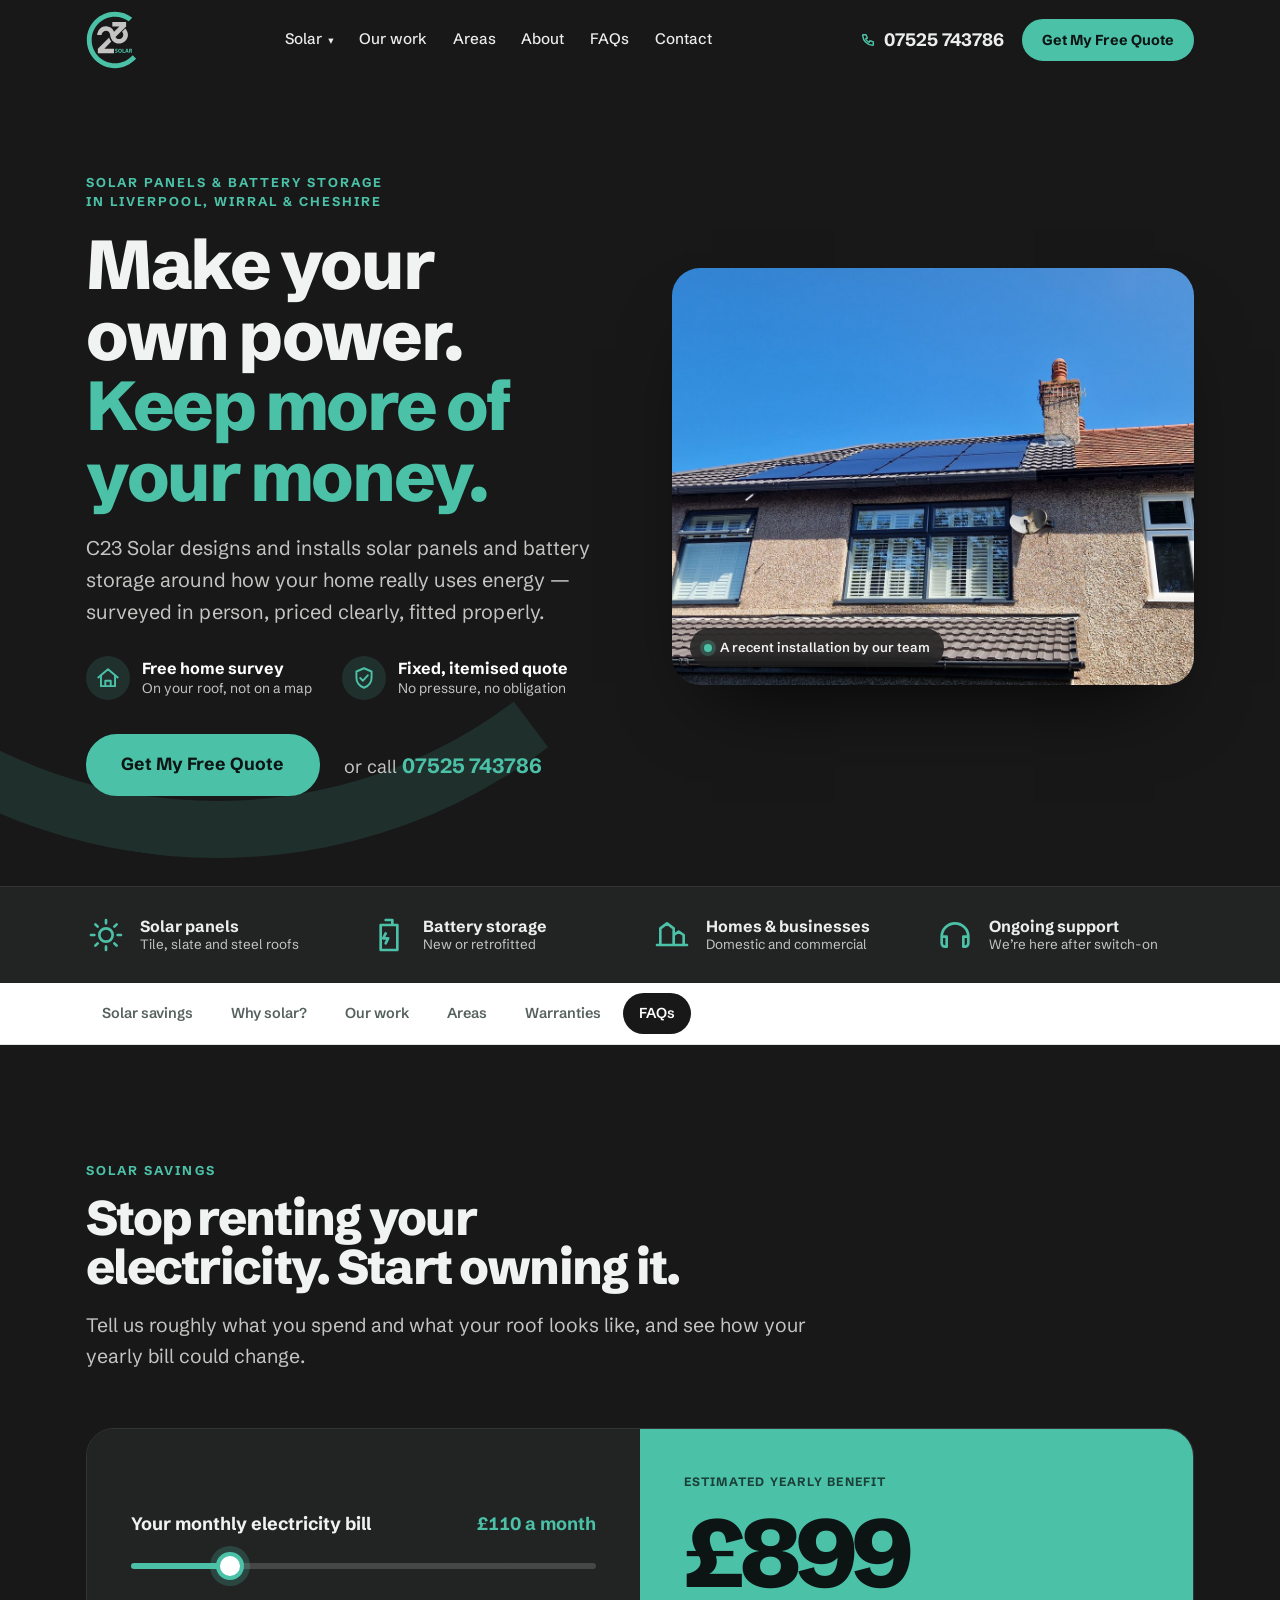
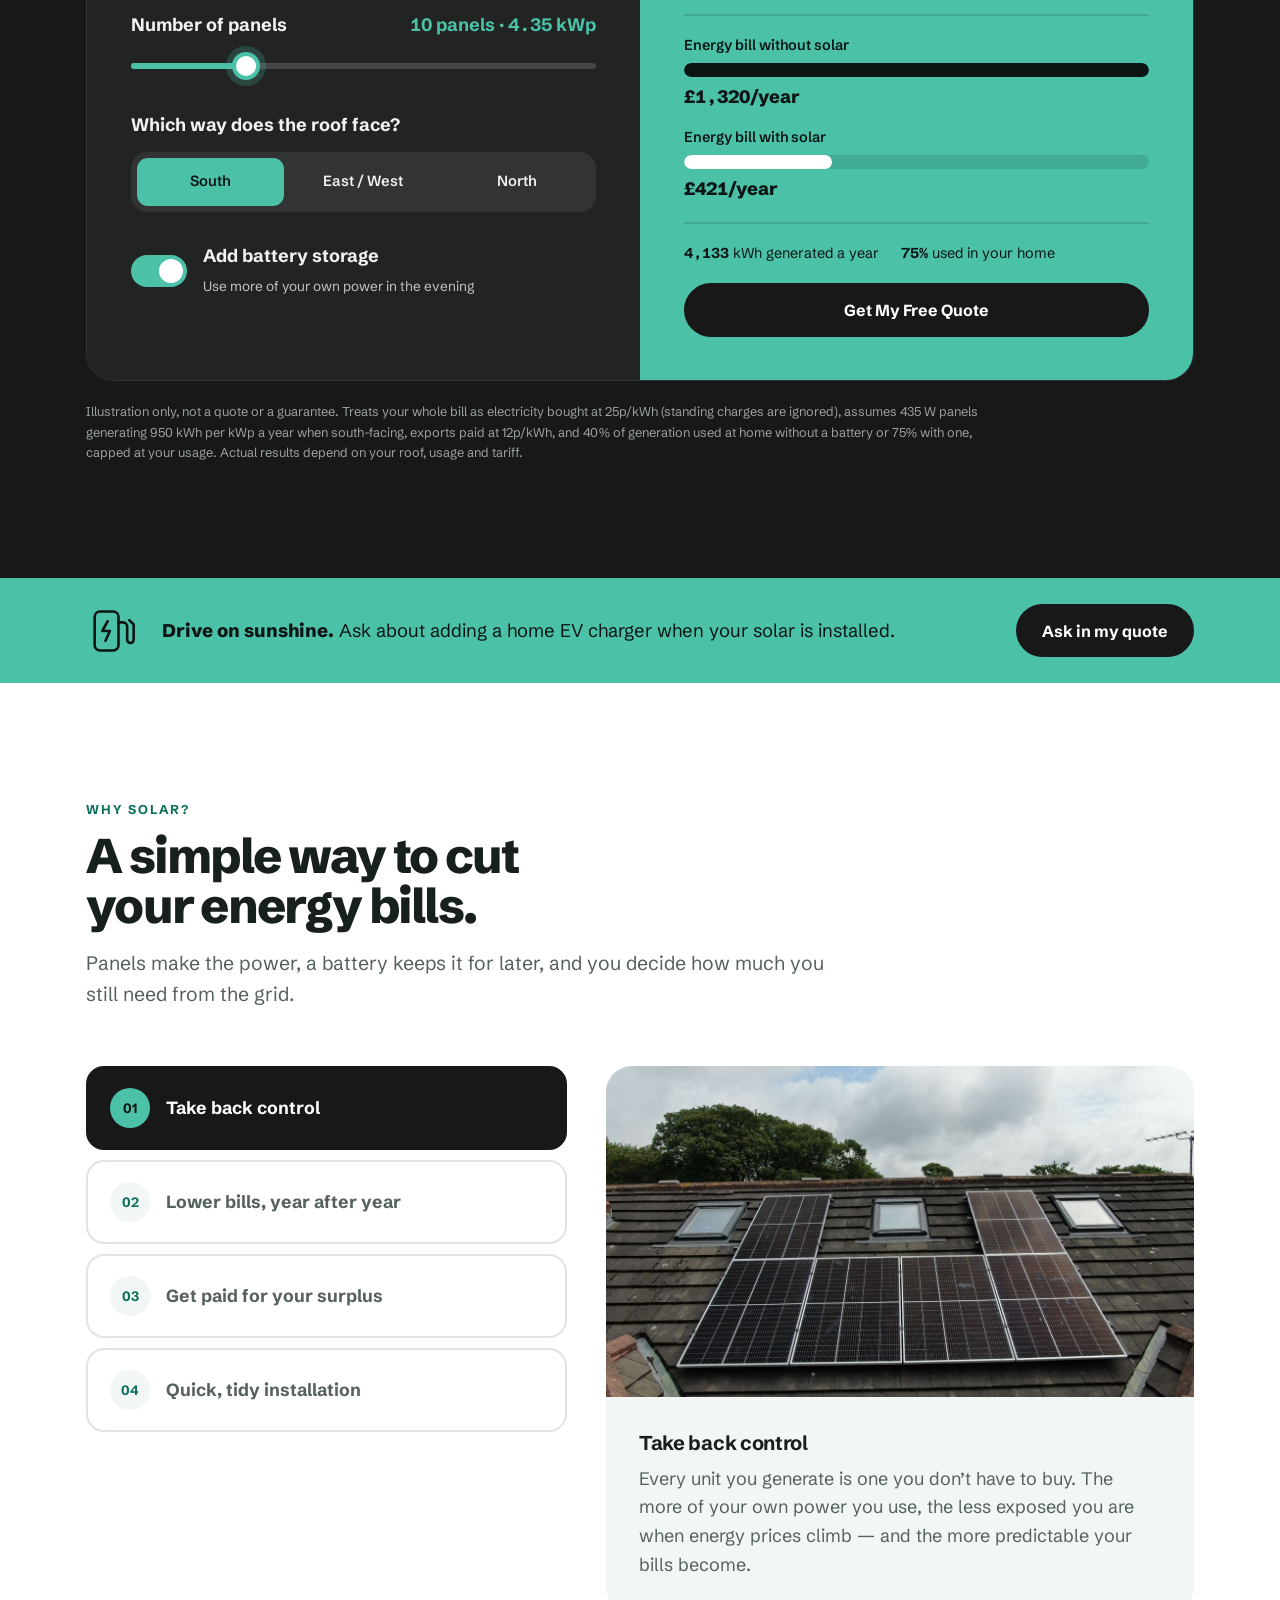
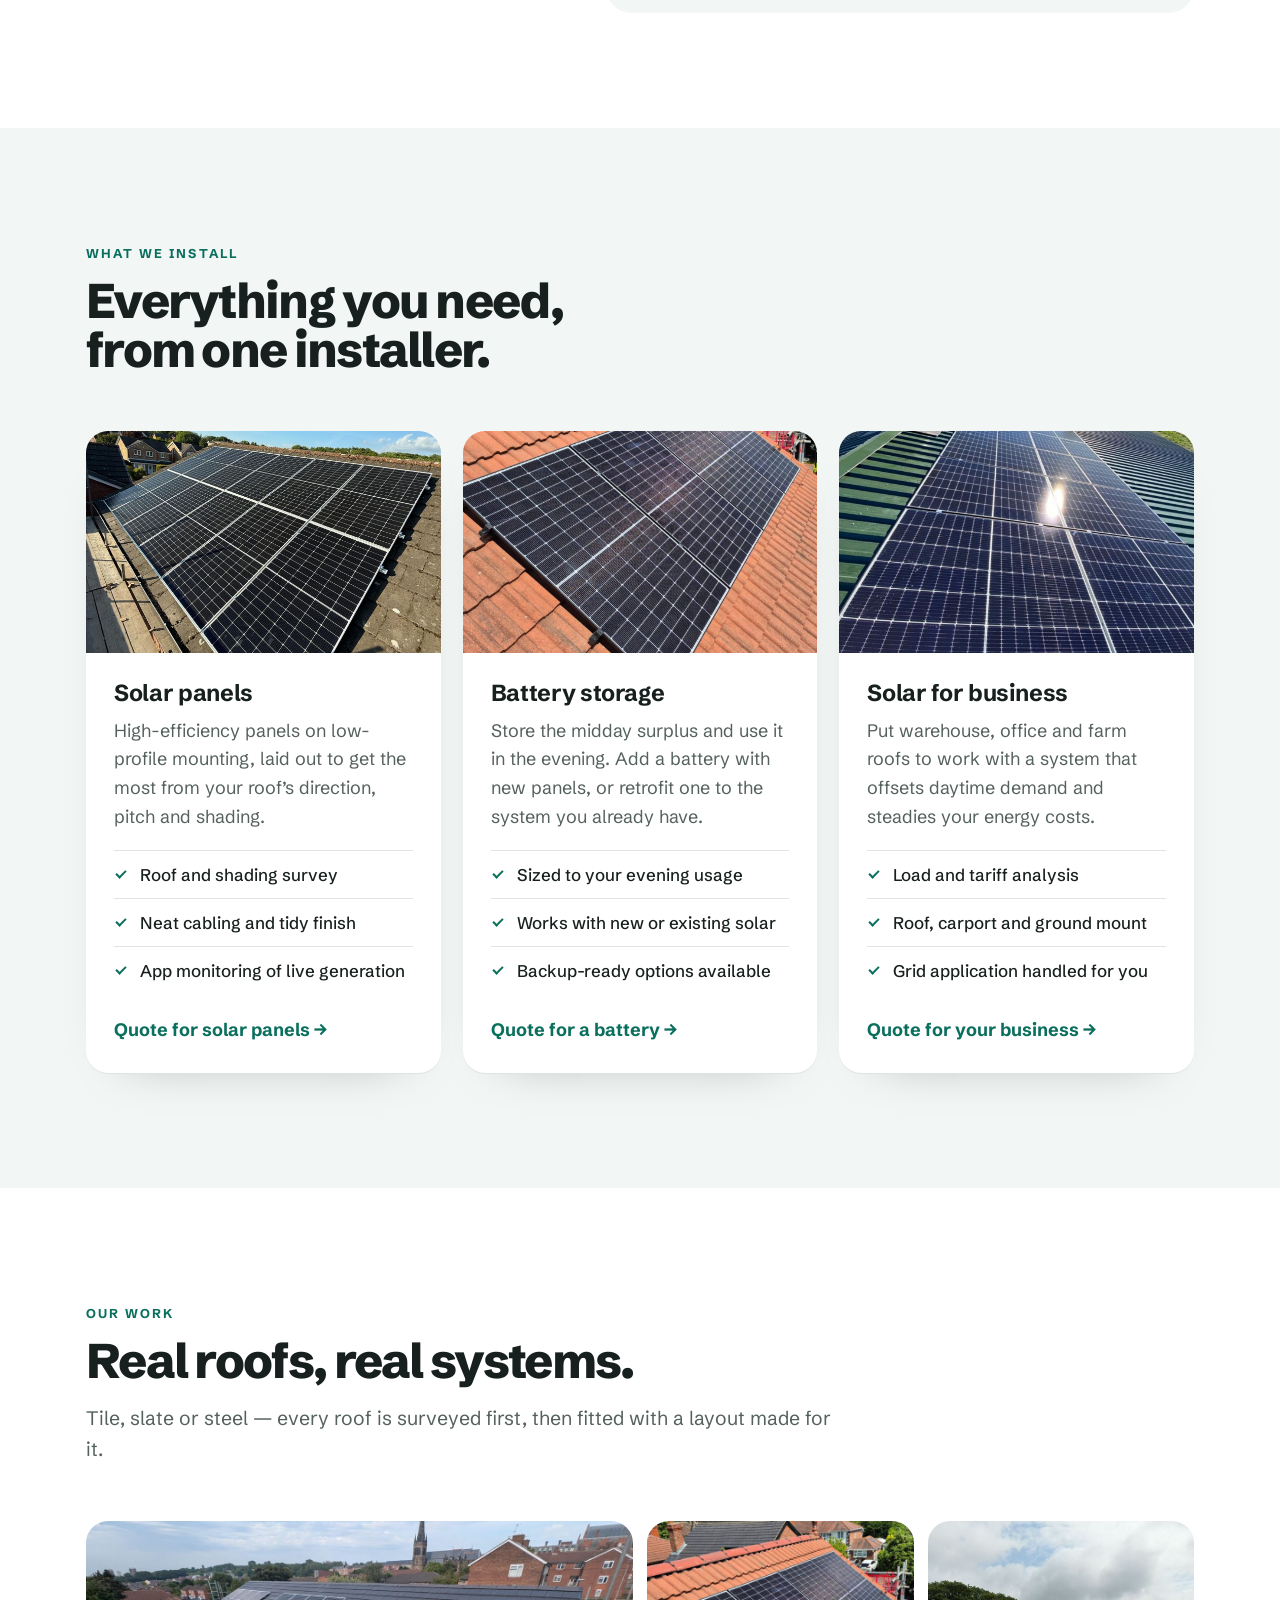
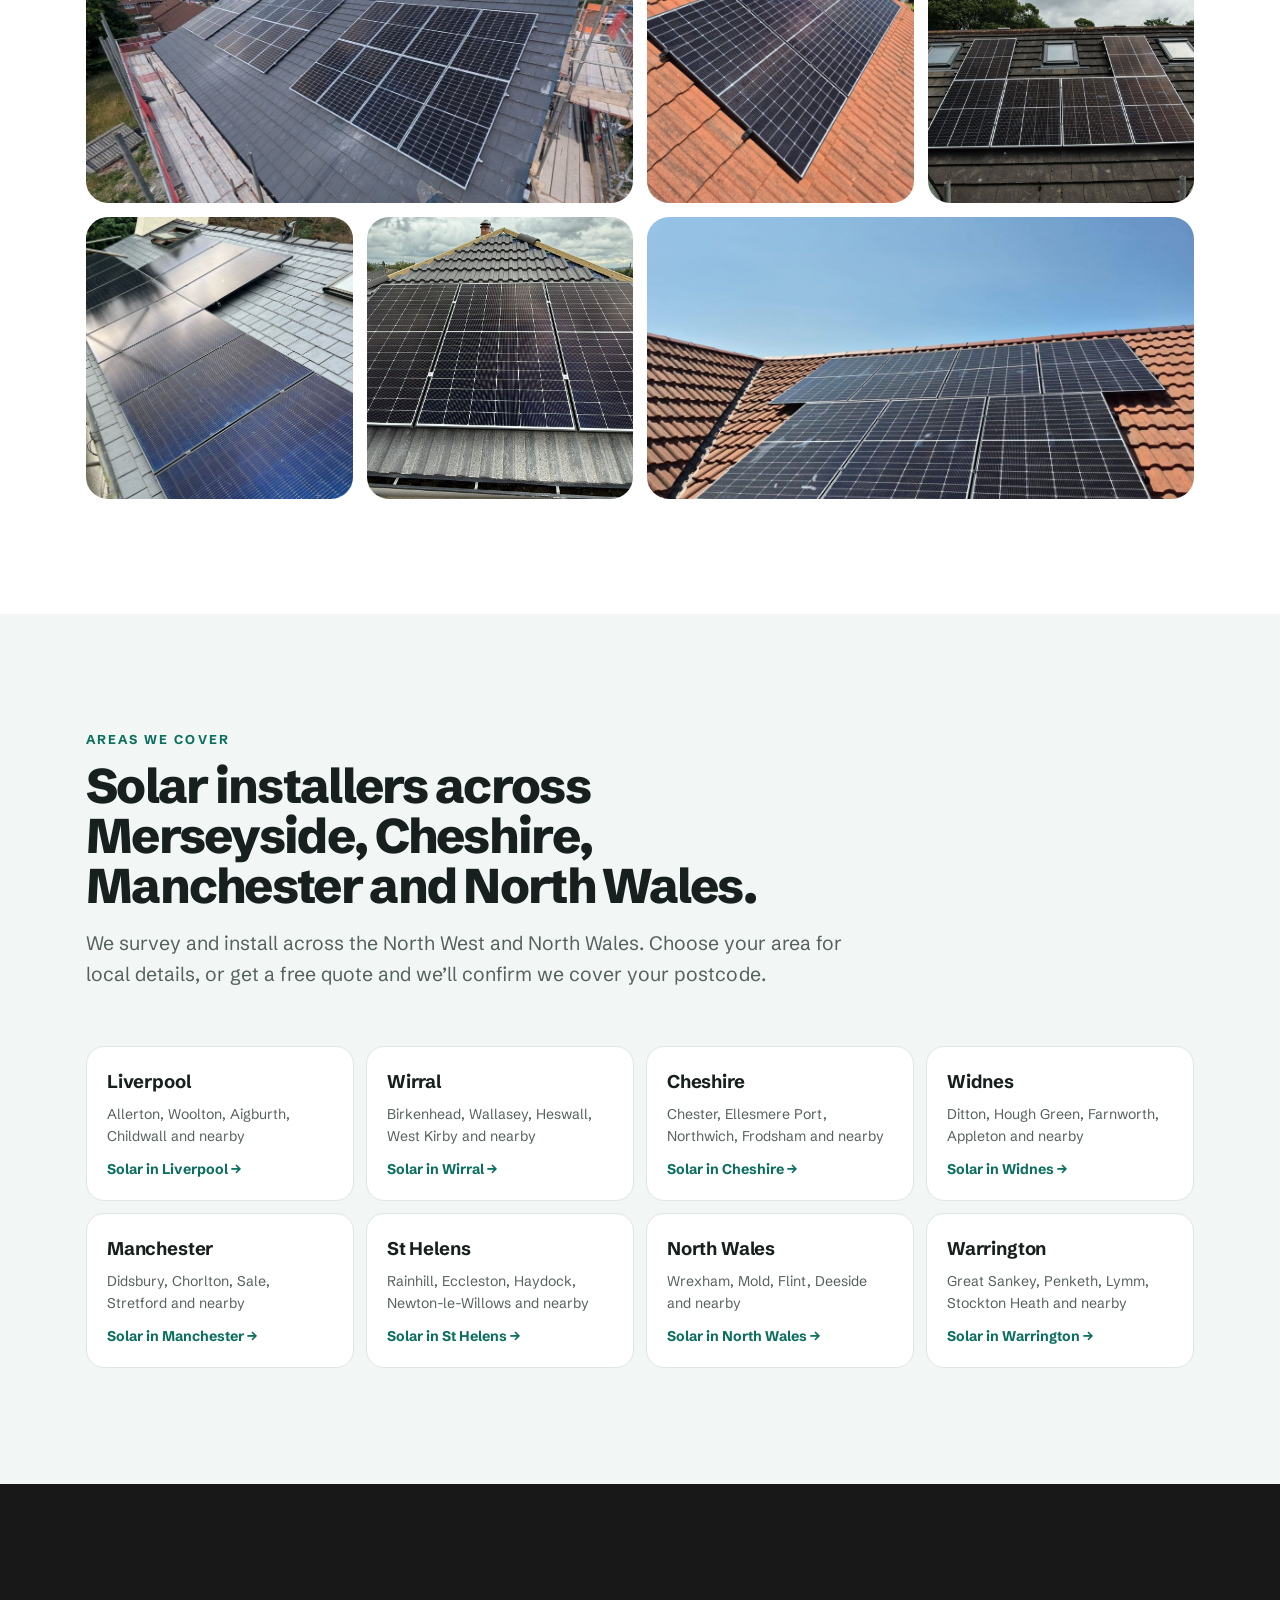
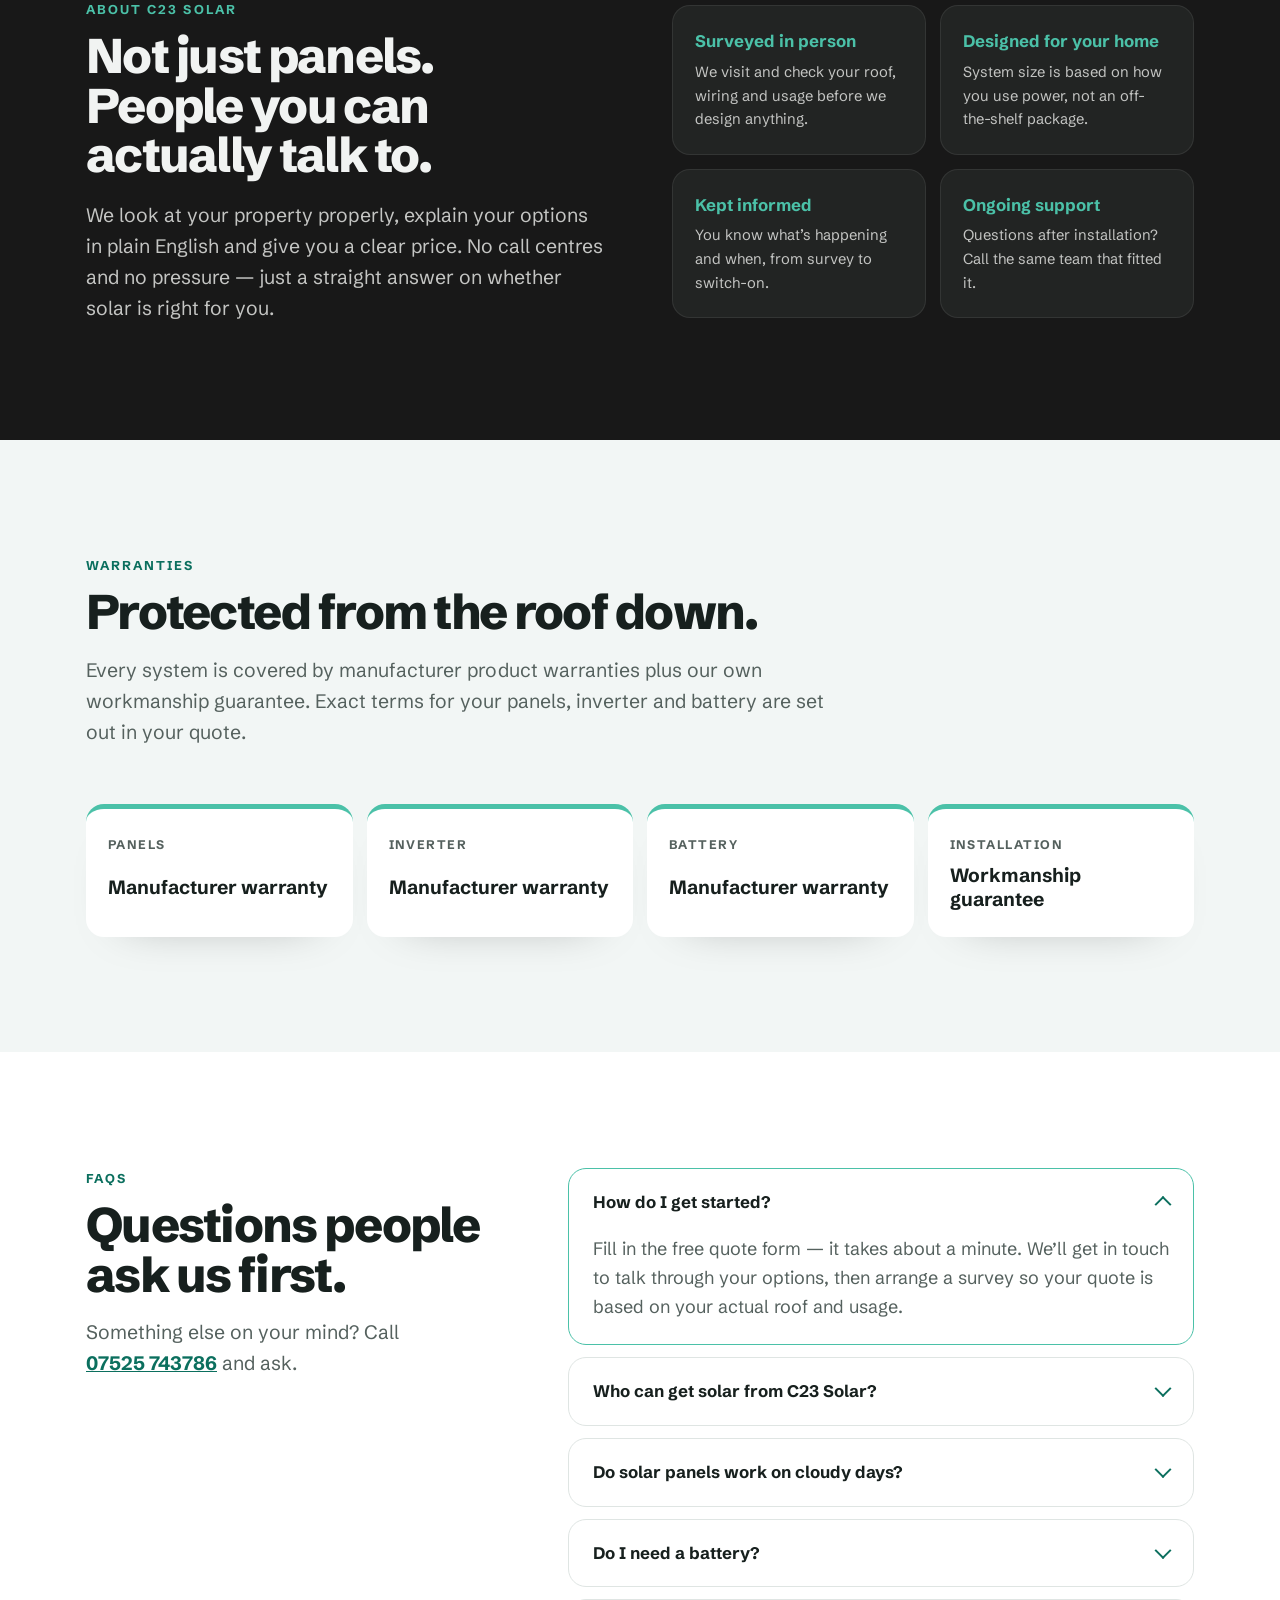
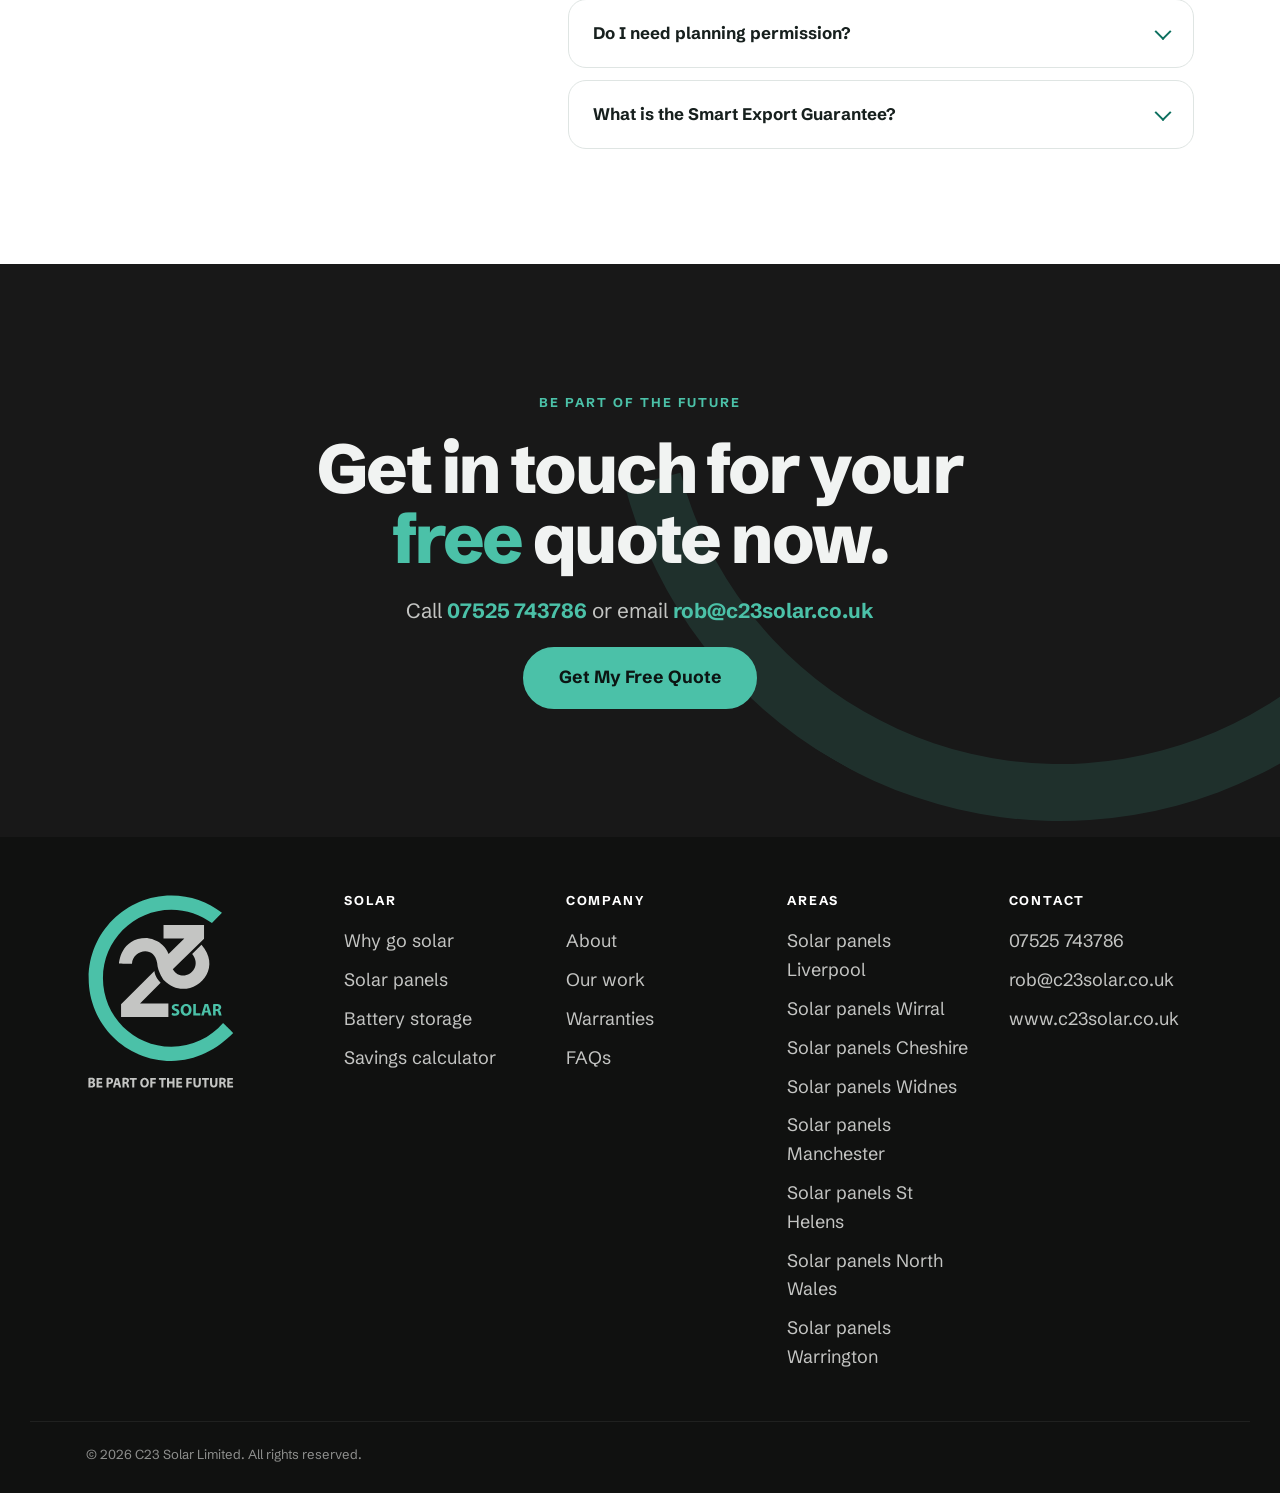
==== commit e3d703fc: "Add local SEO: area pages, structured data, sitemap and share image One page per service area (Liver" ====
--- a/index.html
+++ b/index.html
@@ -3,12 +3,24 @@
 <head>
   <meta charset="utf-8">
   <meta name="viewport" content="width=device-width, initial-scale=1">
-  <title>C23 Solar — Solar panels &amp; battery storage | Free quote</title>
-  <meta name="description" content="C23 Solar designs and installs solar panels and battery storage for homes and businesses. Get a free, no-obligation quote and be part of the future.">
+  <title>Solar Panels Liverpool, Wirral &amp; Cheshire | C23 Solar</title>
+  <meta name="description" content="Solar panel &amp; battery installers covering Liverpool, Wirral, Cheshire, Warrington, Widnes, St Helens, Manchester &amp; North Wales. Free survey, fixed quote.">
+  <link rel="canonical" href="https://www.c23solar.co.uk/">
+  <meta name="robots" content="index, follow, max-image-preview:large">
+  <meta name="geo.region" content="GB-LIV">
+  <meta name="geo.placename" content="Liverpool">
   <meta name="theme-color" content="#181818">
-  <meta property="og:title" content="C23 Solar — Be part of the future">
-  <meta property="og:description" content="Solar panels and battery storage for homes and businesses. Free, no-obligation quotes.">
   <meta property="og:type" content="website">
+  <meta property="og:site_name" content="C23 Solar">
+  <meta property="og:locale" content="en_GB">
+  <meta property="og:url" content="https://www.c23solar.co.uk/">
+  <meta property="og:title" content="Solar Panels &amp; Battery Storage in Liverpool, Wirral &amp; Cheshire | C23 Solar">
+  <meta property="og:description" content="Free home survey and a fixed, itemised quote for solar panels and batteries across Merseyside, Cheshire, Greater Manchester and North Wales.">
+  <meta property="og:image" content="https://www.c23solar.co.uk/assets/og-image.jpg">
+  <meta property="og:image:width" content="1200">
+  <meta property="og:image:height" content="630">
+  <meta property="og:image:alt" content="C23 Solar logo beside a home with solar panels on its roof">
+  <meta name="twitter:card" content="summary_large_image">
   <link rel="icon" type="image/svg+xml" href="assets/favicon.svg">
   <link rel="manifest" href="manifest.webmanifest">
   <link rel="apple-touch-icon" href="assets/icons/apple-touch-icon.png">
@@ -20,6 +32,182 @@
   <link rel="preconnect" href="https://fonts.gstatic.com" crossorigin>
   <link href="https://fonts.googleapis.com/css2?family=Schibsted+Grotesk:wght@400;500;600;700;800&display=swap" rel="stylesheet">
   <link rel="stylesheet" href="styles.css">
+  <!-- SCHEMA:START -->
+  <script type="application/ld+json">
+{
+ "@context": "https://schema.org",
+ "@graph": [
+  {
+   "@type": [
+    "LocalBusiness",
+    "HomeAndConstructionBusiness"
+   ],
+   "@id": "https://www.c23solar.co.uk/#business",
+   "name": "C23 Solar",
+   "legalName": "C23 Solar Limited",
+   "slogan": "Be part of the future",
+   "description": "Solar panel and battery storage installation for homes and businesses across Merseyside, Cheshire, Greater Manchester and North Wales.",
+   "url": "https://www.c23solar.co.uk/",
+   "logo": "https://www.c23solar.co.uk/assets/icons/icon-512.png",
+   "image": "https://www.c23solar.co.uk/assets/og-image.jpg",
+   "telephone": "+447525743786",
+   "email": "rob@c23solar.co.uk",
+   "address": {
+    "@type": "PostalAddress",
+    "addressLocality": "Liverpool",
+    "addressRegion": "Merseyside",
+    "addressCountry": "GB"
+   },
+   "areaServed": [
+    {
+     "@type": "City",
+     "name": "Liverpool"
+    },
+    {
+     "@type": "AdministrativeArea",
+     "name": "Wirral"
+    },
+    {
+     "@type": "AdministrativeArea",
+     "name": "Cheshire"
+    },
+    {
+     "@type": "City",
+     "name": "Widnes"
+    },
+    {
+     "@type": "City",
+     "name": "Manchester"
+    },
+    {
+     "@type": "City",
+     "name": "St Helens"
+    },
+    {
+     "@type": "AdministrativeArea",
+     "name": "North Wales"
+    },
+    {
+     "@type": "City",
+     "name": "Warrington"
+    }
+   ],
+   "knowsAbout": [
+    "Solar panel installation",
+    "Solar battery storage",
+    "Solar PV",
+    "EV charger installation",
+    "Commercial solar"
+   ],
+   "hasOfferCatalog": {
+    "@type": "OfferCatalog",
+    "name": "Solar and battery installation",
+    "itemListElement": [
+     {
+      "@type": "Offer",
+      "itemOffered": {
+       "@type": "Service",
+       "name": "Solar panel installation"
+      }
+     },
+     {
+      "@type": "Offer",
+      "itemOffered": {
+       "@type": "Service",
+       "name": "Solar battery storage"
+      }
+     },
+     {
+      "@type": "Offer",
+      "itemOffered": {
+       "@type": "Service",
+       "name": "Battery retrofit for existing solar"
+      }
+     },
+     {
+      "@type": "Offer",
+      "itemOffered": {
+       "@type": "Service",
+       "name": "Commercial solar installation"
+      }
+     },
+     {
+      "@type": "Offer",
+      "itemOffered": {
+       "@type": "Service",
+       "name": "EV charger with solar"
+      }
+     }
+    ]
+   }
+  },
+  {
+   "@type": "WebSite",
+   "@id": "https://www.c23solar.co.uk/#website",
+   "url": "https://www.c23solar.co.uk/",
+   "name": "C23 Solar",
+   "inLanguage": "en-GB",
+   "publisher": {
+    "@id": "https://www.c23solar.co.uk/#business"
+   }
+  },
+  {
+   "@type": "FAQPage",
+   "mainEntity": [
+    {
+     "@type": "Question",
+     "name": "How do I get started?",
+     "acceptedAnswer": {
+      "@type": "Answer",
+      "text": "Fill in the free quote form — it takes about a minute. We’ll get in touch to talk through your options, then arrange a survey so your quote is based on your actual roof and usage."
+     }
+    },
+    {
+     "@type": "Question",
+     "name": "Who can get solar from C23 Solar?",
+     "acceptedAnswer": {
+      "@type": "Answer",
+      "text": "Homeowners and businesses who own their property. If you rent or lease, you’ll need your landlord’s written permission before anything can be installed. Flats are often unsuitable because of shared roofs, but tell us your situation and we’ll let you know."
+     }
+    },
+    {
+     "@type": "Question",
+     "name": "Do solar panels work on cloudy days?",
+     "acceptedAnswer": {
+      "@type": "Answer",
+      "text": "Yes. Panels generate from daylight, not just direct sunshine. Output is lower when it’s overcast and in winter, and higher on long, bright days — which is why estimates are worked out across a whole year."
+     }
+    },
+    {
+     "@type": "Question",
+     "name": "Do I need a battery?",
+     "acceptedAnswer": {
+      "@type": "Answer",
+      "text": "No, panels work without one. A battery lets you store surplus daytime generation and use it in the evening, so you buy less from the grid. Whether it’s worthwhile depends on when you use electricity; we’ll show you figures both ways."
+     }
+    },
+    {
+     "@type": "Question",
+     "name": "Do I need planning permission?",
+     "acceptedAnswer": {
+      "@type": "Answer",
+      "text": "Most home installations in the UK fall under permitted development, so they don’t. Exceptions can include listed buildings, conservation areas and some flat roofs. We check this as part of your survey."
+     }
+    },
+    {
+     "@type": "Question",
+     "name": "What is the Smart Export Guarantee?",
+     "acceptedAnswer": {
+      "@type": "Answer",
+      "text": "It’s a UK scheme under which licensed energy suppliers pay you for electricity you export to the grid. Rates vary between suppliers and tariffs, so it’s worth comparing them once your system is installed."
+     }
+    }
+   ]
+  }
+ ]
+}
+  </script>
+  <!-- SCHEMA:END -->
   <script>document.documentElement.classList.add('js')</script>
 </head>
 <body>
@@ -40,6 +228,7 @@
           </div>
         </div>
         <a href="#work">Our work</a>
+        <a href="#areas">Areas</a>
         <a href="#about">About</a>
         <a href="#faqs">FAQs</a>
         <a href="#contact">Contact</a>
@@ -57,8 +246,7 @@
       <div class="hero__ring" aria-hidden="true"></div>
       <div class="wrap hero__grid">
         <div class="hero__copy">
-          <p class="tag">Solar + Battery Systems</p>
-          <h1>Make your own power. <span>Keep more of your money.</span></h1>
+          <h1><span class="h1-kicker">Solar panels &amp; battery storage in Liverpool, Wirral &amp; Cheshire</span>Make your own power. <span>Keep more of your money.</span></h1>
           <p class="hero__lede">C23 Solar designs and installs solar panels and battery storage around how your home really uses energy — surveyed in person, priced clearly, fitted properly.</p>
           <ul class="hero__stats">
             <li><svg viewBox="0 0 24 24" aria-hidden="true"><path d="M3 11.5 12 4l9 7.5M5.5 10v9.5h13V10M9.5 19.5v-5h5v5"/></svg><span><b>Free home survey</b>On your roof, not on a map</span></li>
@@ -70,7 +258,7 @@
           </div>
         </div>
         <figure class="hero__media">
-          <img src="assets/photos/install-home-evening.jpg" alt="A semi-detached home with all-black solar panels on its roof under a clear blue sky" width="1400" height="898">
+          <img src="assets/photos/install-home-evening.jpg" fetchpriority="high" alt="A semi-detached home with all-black solar panels on its roof under a clear blue sky" width="1400" height="898">
           <figcaption><span class="dot" aria-hidden="true"></span>A recent installation by our team</figcaption>
         </figure>
       </div>
@@ -92,6 +280,7 @@
         <a href="#savings">Solar savings</a>
         <a href="#why">Why solar?</a>
         <a href="#work">Our work</a>
+        <a href="#areas">Areas</a>
         <a href="#warranties">Warranties</a>
         <a href="#faqs">FAQs</a>
       </div>
@@ -253,6 +442,28 @@
       </div>
     </section>
 
+    <!-- AREAS:START -->
+    <section class="section section--tint" id="areas">
+      <div class="wrap">
+        <header class="head reveal">
+          <p class="tag">Areas we cover</p>
+          <h2>Solar installers across Merseyside, Cheshire, Manchester and North Wales.</h2>
+          <p>We survey and install across the North West and North Wales. Choose your area for local details, or get a free quote and we’ll confirm we cover your postcode.</p>
+        </header>
+        <div class="areas reveal">
+          <a class="area" href="solar-panels-liverpool/"><b>Liverpool</b><span>Allerton, Woolton, Aigburth, Childwall and nearby</span><em>Solar in Liverpool →</em></a>
+          <a class="area" href="solar-panels-wirral/"><b>Wirral</b><span>Birkenhead, Wallasey, Heswall, West Kirby and nearby</span><em>Solar in Wirral →</em></a>
+          <a class="area" href="solar-panels-cheshire/"><b>Cheshire</b><span>Chester, Ellesmere Port, Northwich, Frodsham and nearby</span><em>Solar in Cheshire →</em></a>
+          <a class="area" href="solar-panels-widnes/"><b>Widnes</b><span>Ditton, Hough Green, Farnworth, Appleton and nearby</span><em>Solar in Widnes →</em></a>
+          <a class="area" href="solar-panels-manchester/"><b>Manchester</b><span>Didsbury, Chorlton, Sale, Stretford and nearby</span><em>Solar in Manchester →</em></a>
+          <a class="area" href="solar-panels-st-helens/"><b>St Helens</b><span>Rainhill, Eccleston, Haydock, Newton-le-Willows and nearby</span><em>Solar in St Helens →</em></a>
+          <a class="area" href="solar-panels-north-wales/"><b>North Wales</b><span>Wrexham, Mold, Flint, Deeside and nearby</span><em>Solar in North Wales →</em></a>
+          <a class="area" href="solar-panels-warrington/"><b>Warrington</b><span>Great Sankey, Penketh, Lymm, Stockton Heath and nearby</span><em>Solar in Warrington →</em></a>
+        </div>
+      </div>
+    </section>
+    <!-- AREAS:END -->
+
     <!-- About / team -->
     <section class="about" id="about">
       <div class="wrap about__grid">
@@ -329,6 +540,12 @@
         <h3>Company</h3>
         <a href="#about">About</a><a href="#work">Our work</a><a href="#warranties">Warranties</a><a href="#faqs">FAQs</a>
       </nav>
+      <!-- FOOTAREAS:START -->
+      <nav aria-label="Areas">
+        <h3>Areas</h3>
+        <a href="solar-panels-liverpool/">Solar panels Liverpool</a><a href="solar-panels-wirral/">Solar panels Wirral</a><a href="solar-panels-cheshire/">Solar panels Cheshire</a><a href="solar-panels-widnes/">Solar panels Widnes</a><a href="solar-panels-manchester/">Solar panels Manchester</a><a href="solar-panels-st-helens/">Solar panels St Helens</a><a href="solar-panels-north-wales/">Solar panels North Wales</a><a href="solar-panels-warrington/">Solar panels Warrington</a>
+      </nav>
+      <!-- FOOTAREAS:END -->
       <div>
         <h3>Contact</h3>
         <a href="tel:+447525743786">07525 743786</a>
@@ -399,6 +616,6 @@
     </form>
   </dialog>
 
-  <script src="main.js" defer></script>
+  <script src="main.js" data-root="" defer></script>
 </body>
 </html>
--- a/styles.css
+++ b/styles.css
@@ -90,6 +90,7 @@
 .hero .tag { color: var(--teal); }
 .hero h1 { margin: 16px 0 22px; }
 .hero h1 span { color: var(--teal); display: block; }
+.hero h1 .h1-kicker { display: block; margin-bottom: 18px; font-size: .8rem; font-weight: 700; letter-spacing: .16em; line-height: 1.5; text-transform: uppercase; color: var(--teal); }
 .hero__lede { max-width: 32em; font-size: 1.1em; color: var(--grey); }
 .hero__stats { display: flex; flex-wrap: wrap; gap: 14px 30px; margin-top: 28px; }
 .hero__stats li { display: flex; align-items: center; gap: 12px; }
@@ -216,6 +217,34 @@
 .gallery__item img { display: block; width: 100%; height: 100%; object-fit: cover; transition: transform .7s var(--ease); }
 .gallery__item:hover img { transform: scale(1.05); }
 
+/* ---------- Areas ---------- */
+.areas { display: grid; grid-template-columns: repeat(4, 1fr); gap: 12px; }
+.area { display: grid; gap: 6px; align-content: start; padding: 20px; border-radius: 18px; background: var(--white); border: 1.5px solid var(--line); text-decoration: none; transition: border-color .25s, transform .3s var(--ease); }
+.area:hover { border-color: var(--teal); transform: translateY(-3px); }
+.area b { font-size: 1.15rem; letter-spacing: -.01em; }
+.area span { font-size: .88rem; color: var(--ink-soft); }
+.area em { font-style: normal; font-weight: 700; font-size: .88rem; color: var(--teal-dark); margin-top: 4px; }
+
+/* ---------- Area pages ---------- */
+.crumbs { display: flex; flex-wrap: wrap; gap: 6px; font-size: .85rem; color: var(--grey); margin-bottom: 18px; }
+.crumbs a { color: var(--grey); }
+.crumbs a:hover { color: var(--teal); }
+.towns { display: flex; flex-wrap: wrap; gap: 8px; }
+.towns li { padding: 7px 14px; border-radius: 999px; background: rgb(255 255 255 / .06); border: 1px solid rgb(255 255 255 / .12); font-size: .9rem; font-weight: 600; }
+.towns-band { background: var(--black-2); color: #eceeed; padding-block: 24px; }
+.towns-band__inner { display: flex; flex-wrap: wrap; align-items: center; gap: 12px 18px; }
+.towns-band__inner b { font-size: .95rem; }
+.points { display: grid; grid-template-columns: repeat(3, 1fr); gap: 14px; }
+.point { background: var(--white); border-radius: var(--radius); padding: 26px; border: 1px solid var(--line); display: grid; gap: 10px; align-content: start; }
+.point p { color: var(--ink-soft); }
+.split { display: grid; grid-template-columns: 1fr 1fr; gap: clamp(24px, 4vw, 60px); align-items: center; }
+.split img { display: block; width: 100%; aspect-ratio: 4 / 3; object-fit: cover; border-radius: var(--radius); }
+.ticks { display: grid; gap: 10px; margin-top: 18px; }
+.ticks li { position: relative; padding-left: 28px; }
+.ticks li::before { content: ""; position: absolute; left: 3px; top: .5em; width: 11px; height: 7px; border-left: 2.5px solid var(--teal-dark); border-bottom: 2.5px solid var(--teal-dark); transform: rotate(-45deg); }
+.split .btn { margin-top: 24px; }
+.split__copy > p { margin-top: 16px; color: var(--ink-soft); }
+
 /* ---------- About ---------- */
 .about { background: var(--black); color: #f1f3f2; padding: clamp(64px, 9vw, 120px) 0; }
 .about .tag { color: var(--teal); }
@@ -250,14 +279,14 @@
 .cta__ring { width: min(900px, 130vw); aspect-ratio: 1; right: -18%; top: -60%; transform: rotate(-150deg); }
 .cta__inner { position: relative; display: grid; justify-items: center; gap: 20px; }
 .cta .tag { color: var(--teal); }
-.cta h2 { font-size: clamp(2.2rem, 5.4vw, 4.4rem); max-width: 14em; }
+.cta h2, .cta h1 { font-size: clamp(2.2rem, 5.4vw, 4.4rem); max-width: 14em; }
 .cta h2 span { color: var(--teal); }
 .cta p:not(.tag) { font-size: 1.15em; color: var(--grey); }
 .cta p a { color: var(--teal); font-weight: 700; text-decoration: none; white-space: nowrap; }
 .cta p a:hover { text-decoration: underline; }
 
 .footer { background: #101110; color: var(--grey); padding: 56px 0 28px; }
-.footer__grid { display: grid; grid-template-columns: 1.3fr 1fr 1fr 1fr; gap: 36px; align-items: start; }
+.footer__grid { display: grid; grid-template-columns: 1.2fr repeat(4, 1fr); gap: 36px; align-items: start; }
 .footer__logo { width: 150px; height: auto; display: block; }
 .footer h3 { font-size: .8rem; letter-spacing: .14em; text-transform: uppercase; color: #fff; margin-bottom: 14px; }
 .footer__grid a { display: block; text-decoration: none; padding: 5px 0; transition: color .2s; }
@@ -307,8 +336,9 @@
 .quote__note { font-size: .78rem; color: var(--ink-soft); text-align: center; }
 
 /* ---------- Motion ---------- */
-.js .reveal { opacity: 0; transform: translateY(28px); transition: opacity .8s var(--ease), transform .8s var(--ease); transition-delay: var(--rd, 0ms); }
-.js .reveal.in { opacity: 1; transform: none; }
+/* Only content that starts below the first screen is hidden, and only until it scrolls into view. */
+.reveal { transition: opacity .8s var(--ease), transform .8s var(--ease); transition-delay: var(--rd, 0ms); }
+.reveal.is-pending { opacity: 0; transform: translateY(28px); }
 .products > :nth-child(2) { --rd: 90ms; }
 .products > :nth-child(3) { --rd: 180ms; }
 
@@ -319,7 +349,8 @@
 @media (max-width: 1020px) {
   .hero__grid, .calc, .faq, .about__grid, .tabs { grid-template-columns: 1fr; }
   .faq .head { position: static; }
-  .strip__grid, .warranties { grid-template-columns: 1fr 1fr; }
+  .strip__grid, .warranties, .areas { grid-template-columns: 1fr 1fr; }
+  .points, .split { grid-template-columns: 1fr; }
   .products { grid-template-columns: 1fr; max-width: 560px; }
   .gallery { grid-template-columns: 1fr 1fr; }
   .footer__grid { grid-template-columns: 1fr 1fr; }
@@ -329,7 +360,7 @@
   .brand img { height: 46px; }
   .nav .btn, .nav__phone span { display: none; }
   .nav__phone svg { width: 22px; height: 22px; }
-  .strip__grid, .about__points, .footer__grid { grid-template-columns: 1fr; }
+  .strip__grid, .about__points, .footer__grid, .areas { grid-template-columns: 1fr; }
   .gallery { grid-template-columns: 1fr; grid-auto-rows: 230px; }
   .gallery__item--wide { grid-column: auto; }
   .choices--3 { grid-template-columns: 1fr 1fr; }
@@ -343,6 +374,6 @@
 
 @media (prefers-reduced-motion: reduce) {
   html { scroll-behavior: auto; }
-  .js .reveal { opacity: 1; transform: none; transition: none; }
+  .reveal, .reveal.is-pending { opacity: 1; transform: none; transition: none; }
   .quote__step.is-active, .quote[open], .tabs__panel { animation: none; }
 }
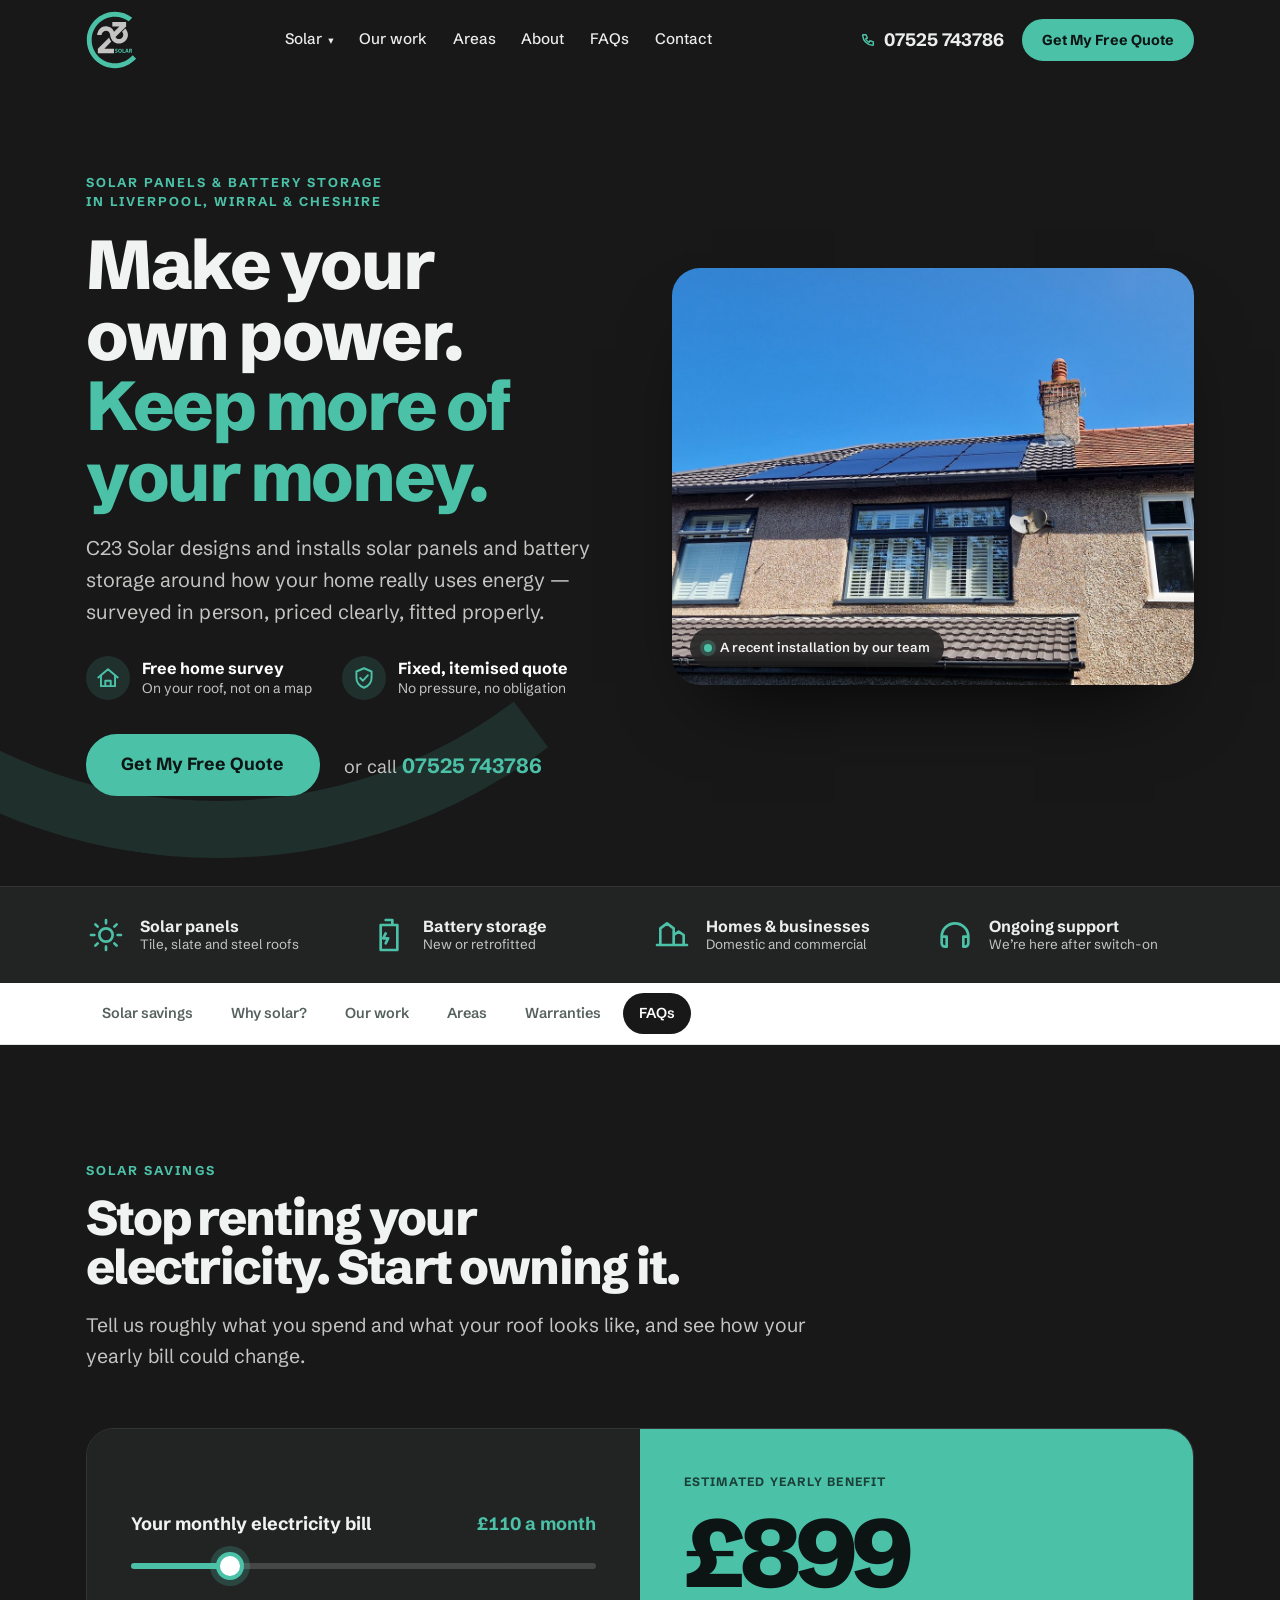
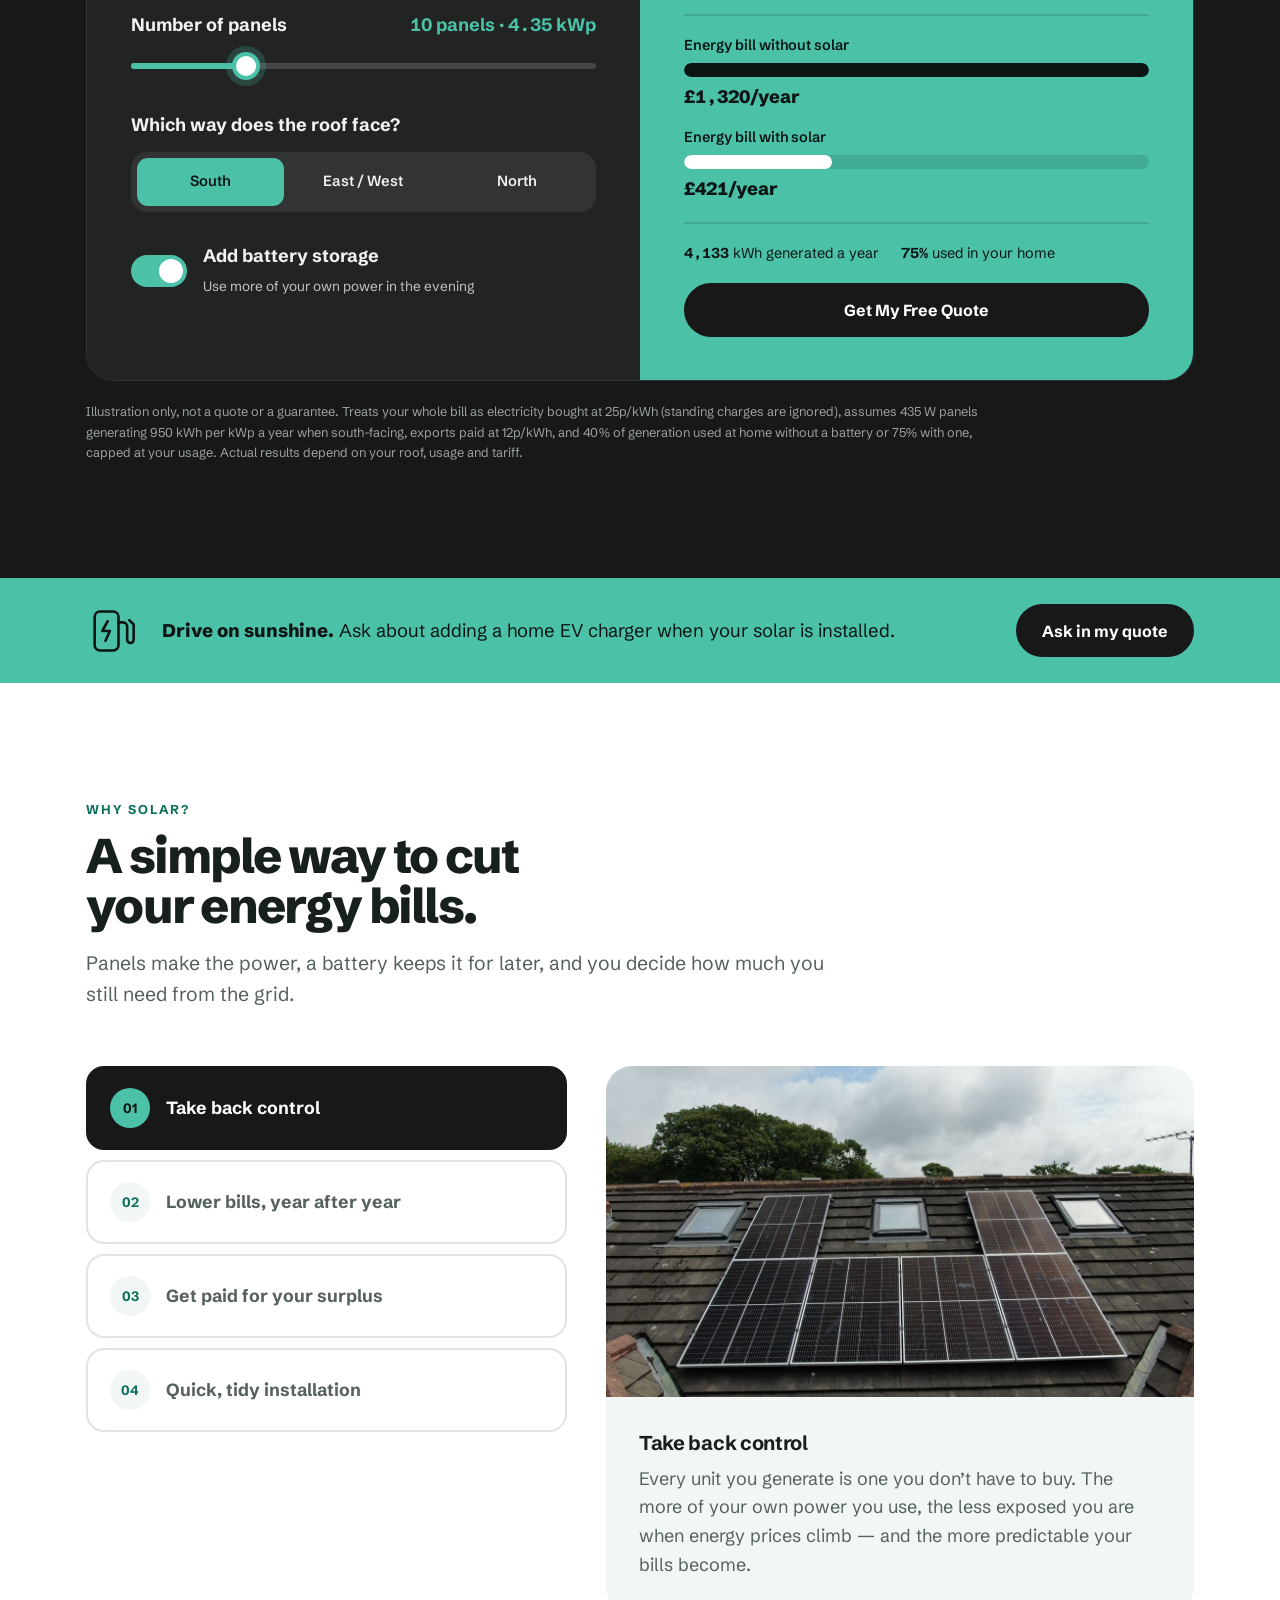
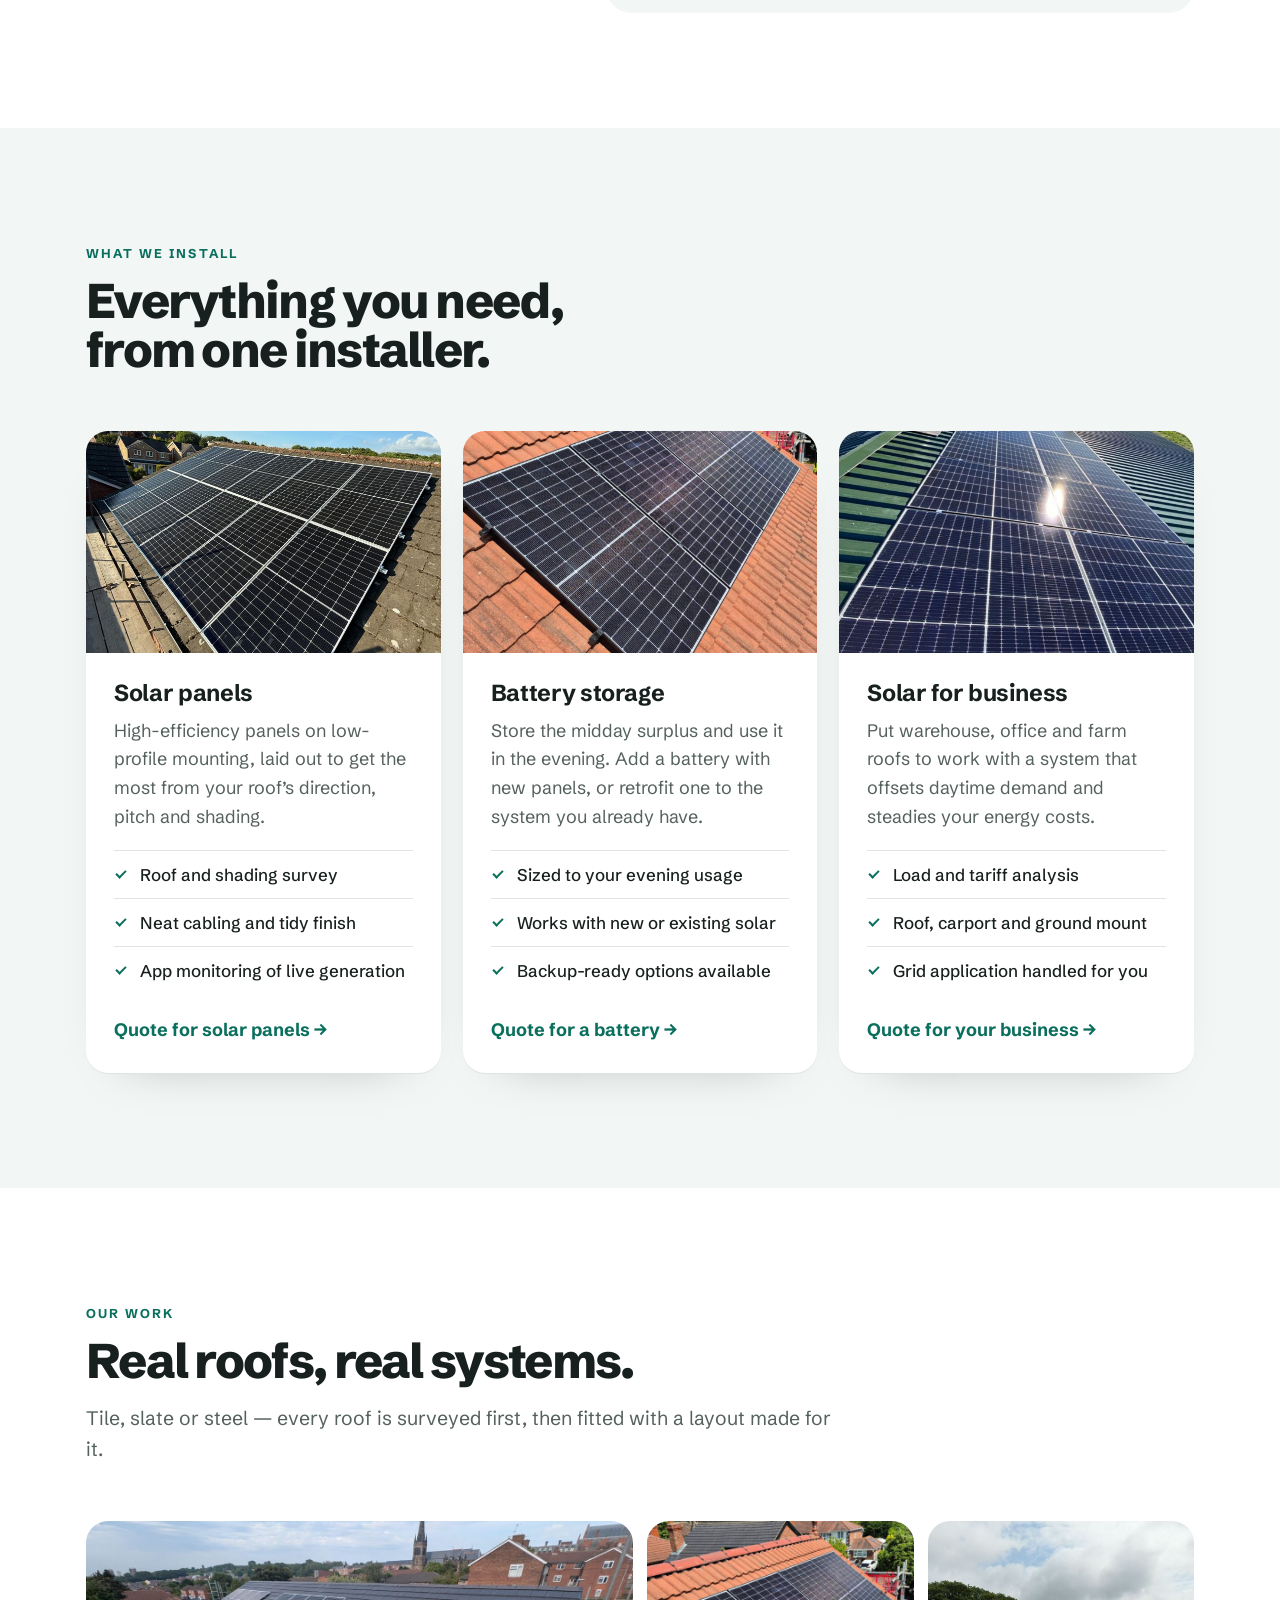
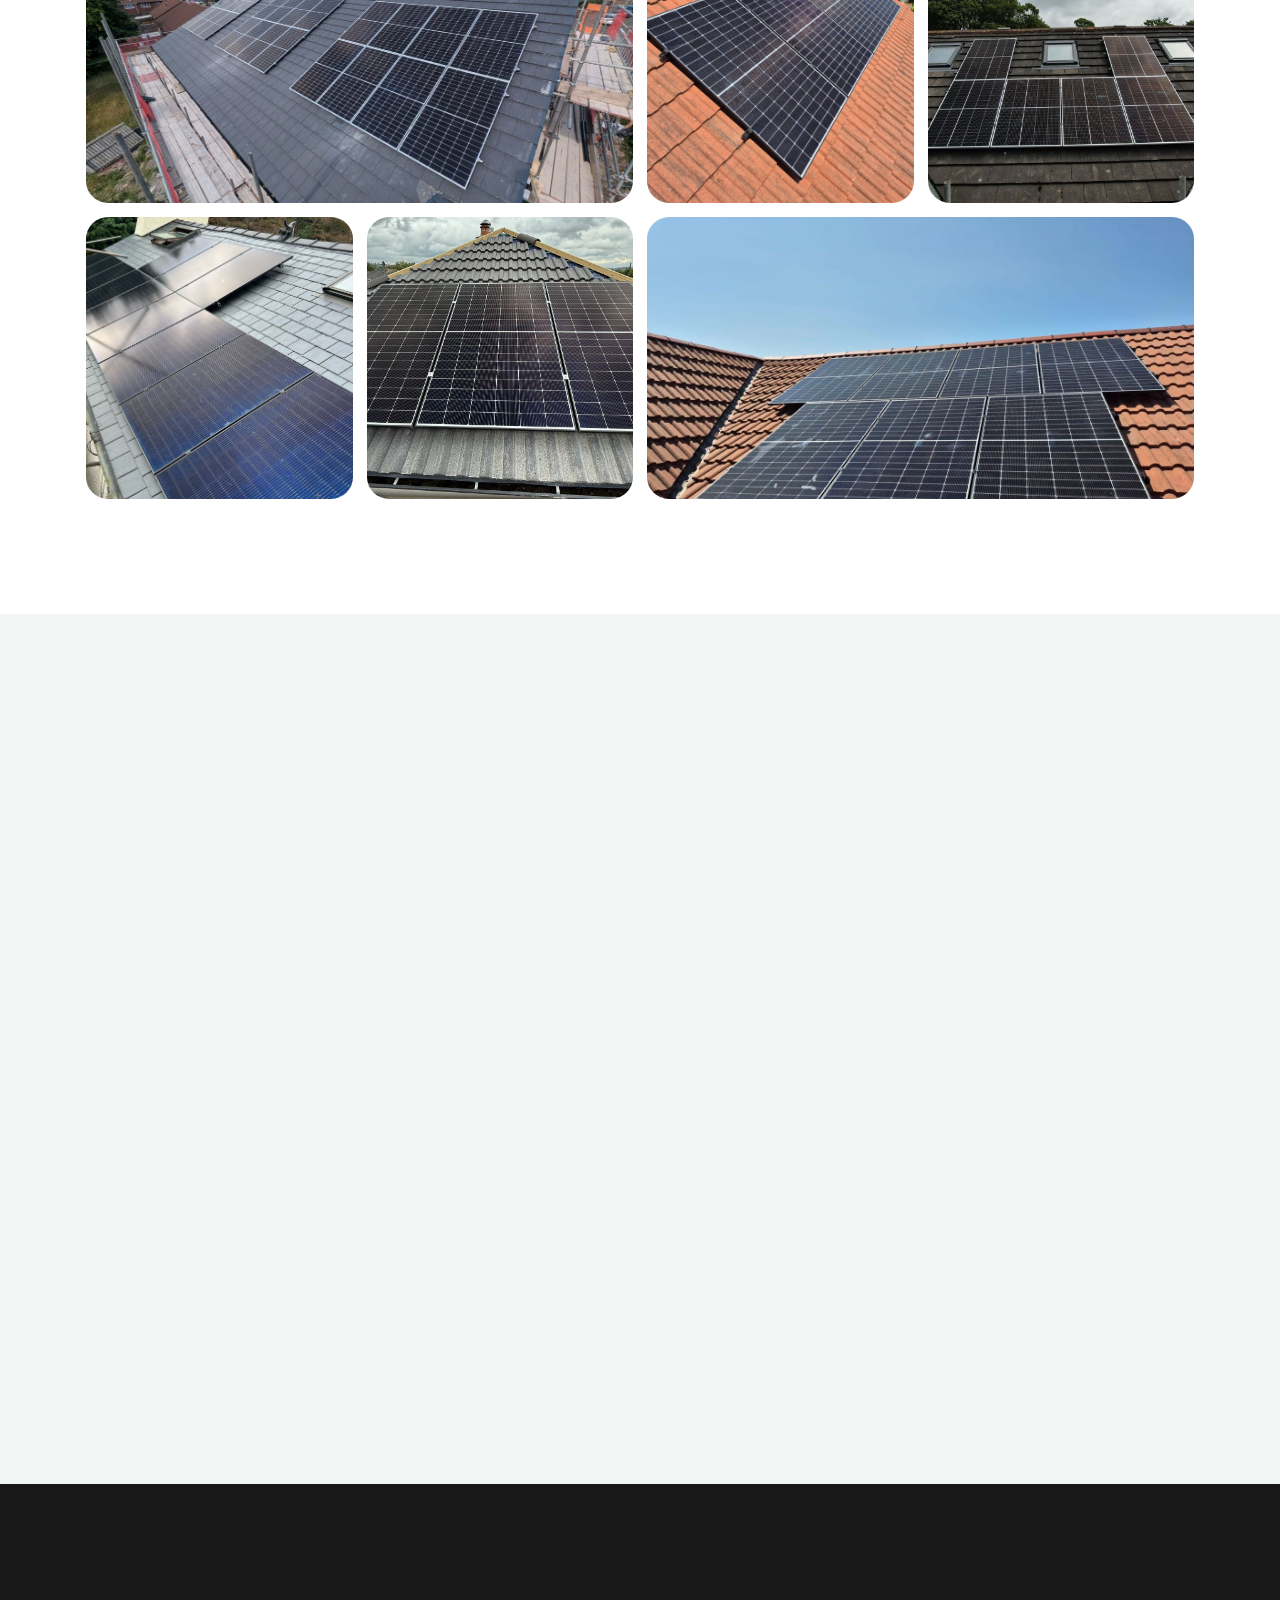
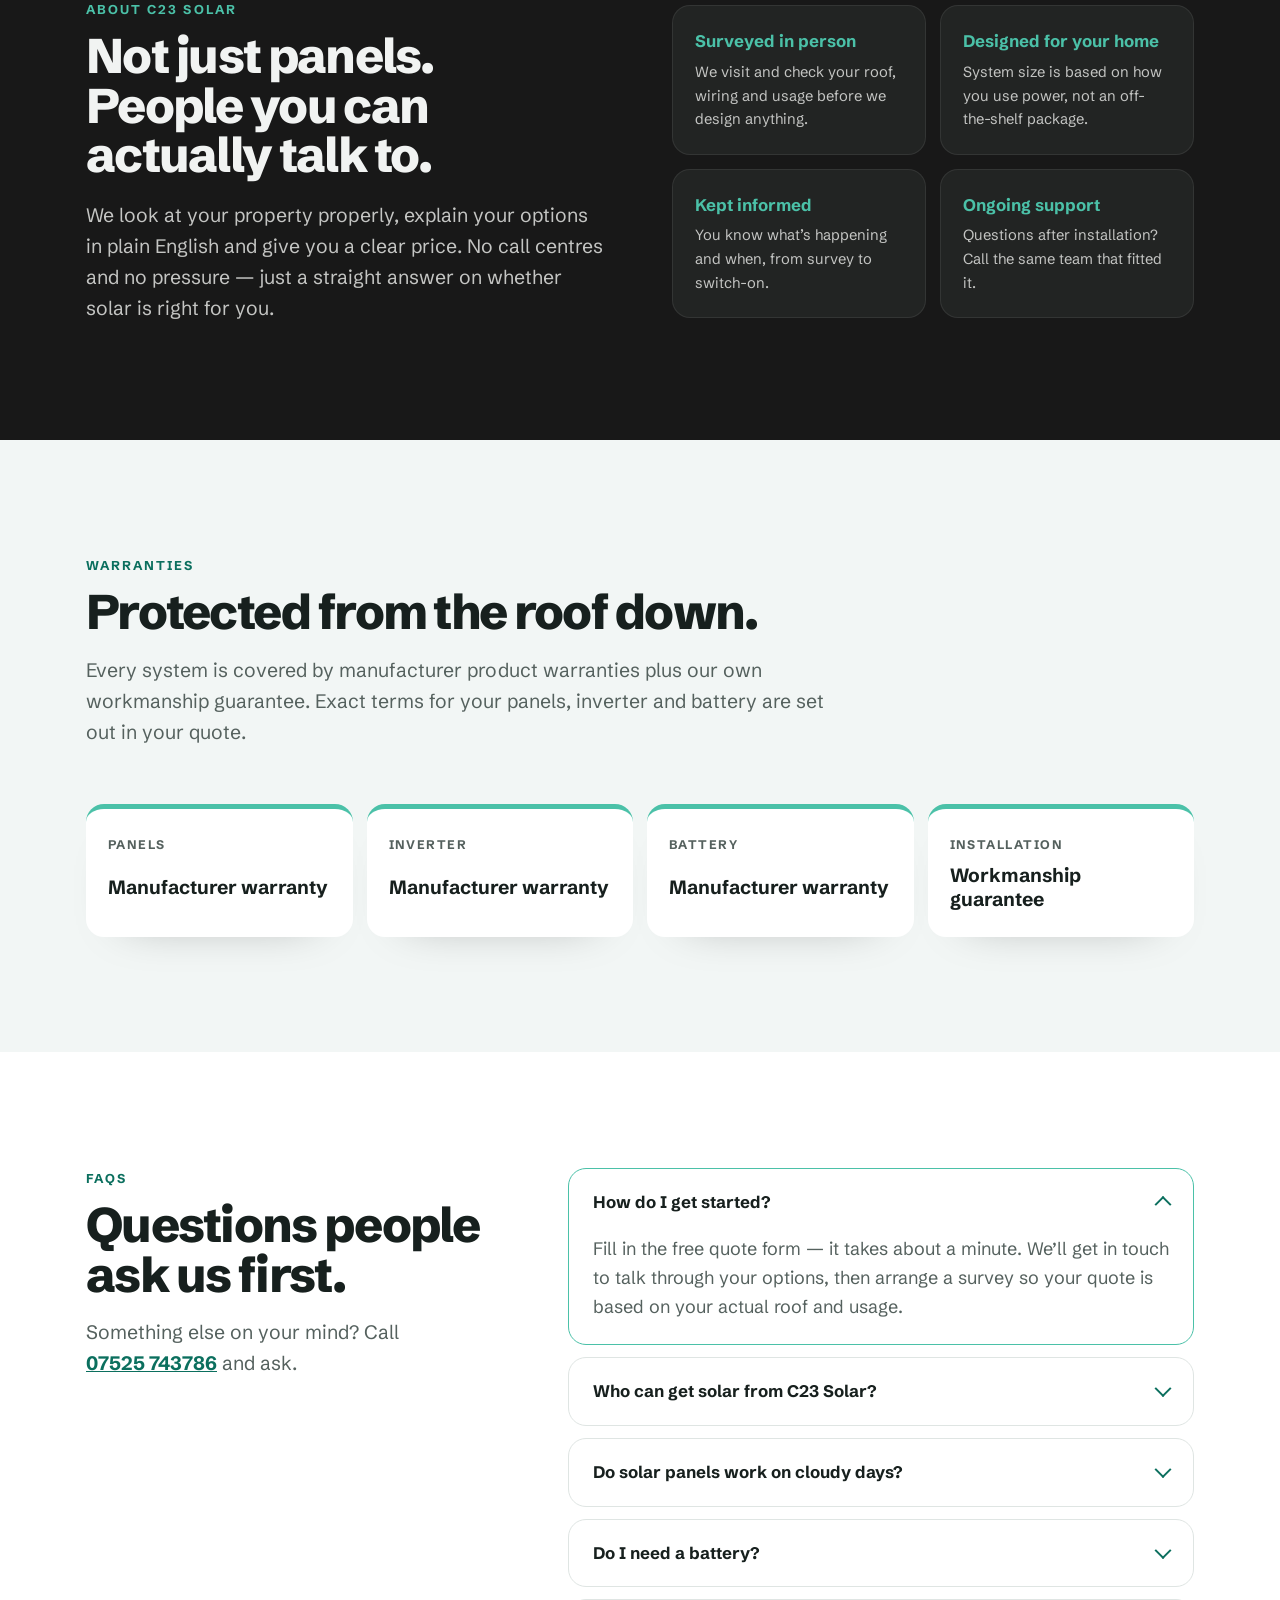
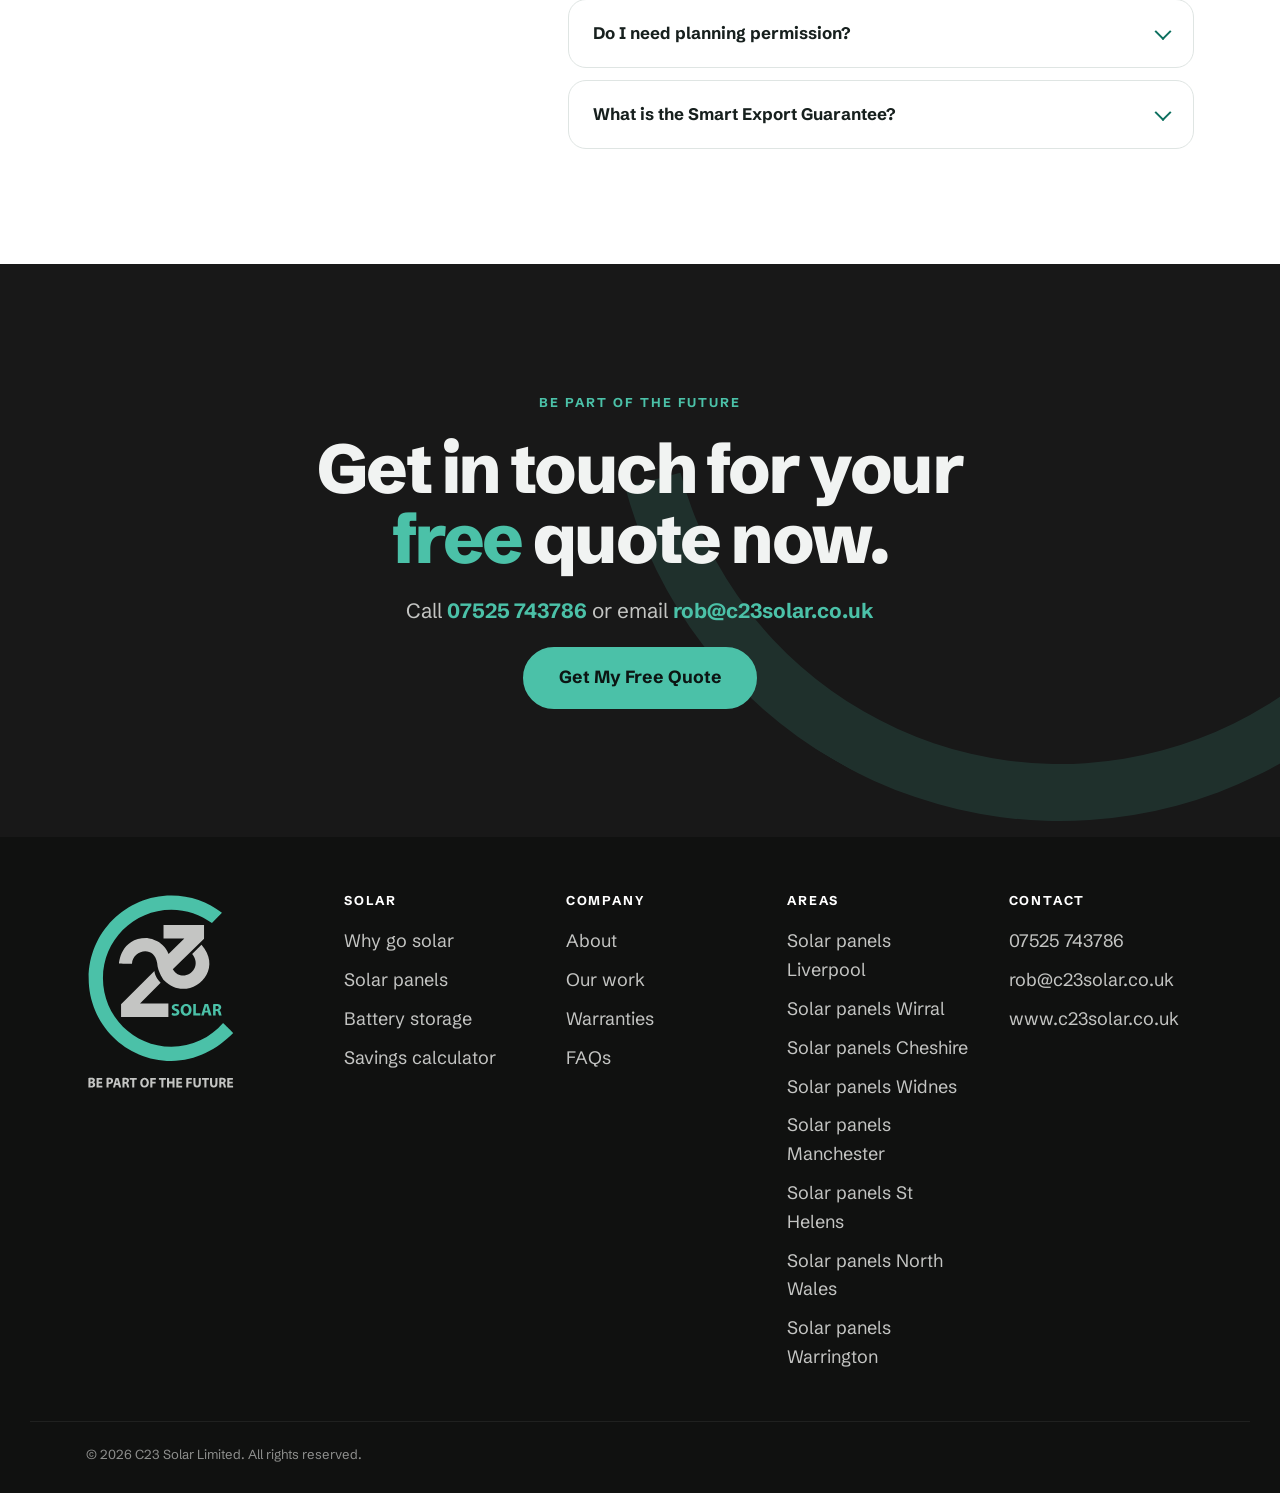
==== commit 0a424f56: "Send quote requests directly through Web3Forms The quote form posts to Web3Forms when an access key " ====
--- a/index.html
+++ b/index.html
@@ -563,7 +563,8 @@
 
   <!-- Quote form (opens from every "Get My Free Quote" button) -->
   <dialog class="quote" id="quote" aria-labelledby="quote-title">
-    <form method="dialog" class="quote__form" id="quote-form" data-email="rob@c23solar.co.uk" novalidate>
+    <form method="dialog" class="quote__form" id="quote-form" data-email="rob@c23solar.co.uk" data-endpoint="https://api.web3forms.com/submit" data-key="" novalidate>
+      <input type="checkbox" name="botcheck" class="hp" tabindex="-1" autocomplete="off" aria-hidden="true">
       <button class="quote__close" type="button" id="quote-close" aria-label="Close">×</button>
       <div class="quote__head">
         <img src="assets/c23-solar-logo.svg" alt="" width="40" height="45">
@@ -613,6 +614,12 @@
         <button class="btn" type="button" id="quote-next">Next</button>
       </div>
       <p class="quote__note">No obligation. We only use your details to reply to your enquiry.</p>
+      <div class="quote__done" id="quote-done" hidden>
+        <span class="quote__tick" aria-hidden="true"></span>
+        <h3>Thanks, your request is in.</h3>
+        <p>We’ll be in touch soon to talk through your options and arrange a survey. If it’s urgent, call <a href="tel:+447525743786">07525 743786</a>.</p>
+        <button class="btn" type="button" id="quote-done-close">Close</button>
+      </div>
     </form>
   </dialog>
 
--- a/styles.css
+++ b/styles.css
@@ -334,6 +334,14 @@
 .quote__nav .btn { flex: 1; }
 .quote__nav .btn--ghost { flex: 0 0 auto; }
 .quote__note { font-size: .78rem; color: var(--ink-soft); text-align: center; }
+.hp { display: none; }
+.quote__status a { color: inherit; font-weight: 700; }
+.quote__done { display: grid; justify-items: center; gap: 12px; text-align: center; padding: 12px 0 4px; }
+.quote__done h3 { font-size: 1.5rem; letter-spacing: -.02em; }
+.quote__done p { color: var(--ink-soft); max-width: 30em; }
+.quote__done a { color: var(--teal-dark); font-weight: 700; white-space: nowrap; }
+.quote__tick { width: 64px; height: 64px; border-radius: 50%; background: var(--teal-pale) url("data:image/svg+xml,%3Csvg xmlns='http://www.w3.org/2000/svg' viewBox='0 0 24 24'%3E%3Cpath d='M6.5 12.5l3.5 3.5 7.5-8' fill='none' stroke='%230b6f5e' stroke-width='2.4' stroke-linecap='round' stroke-linejoin='round'/%3E%3C/svg%3E") center/60% no-repeat; }
+.quote.is-done .quote__head p, .quote.is-done .quote__bar, .quote.is-done .quote__step, .quote.is-done .quote__status, .quote.is-done .quote__nav, .quote.is-done .quote__note { display: none; }
 
 /* ---------- Motion ---------- */
 /* Only content that starts below the first screen is hidden, and only until it scrolls into view. */
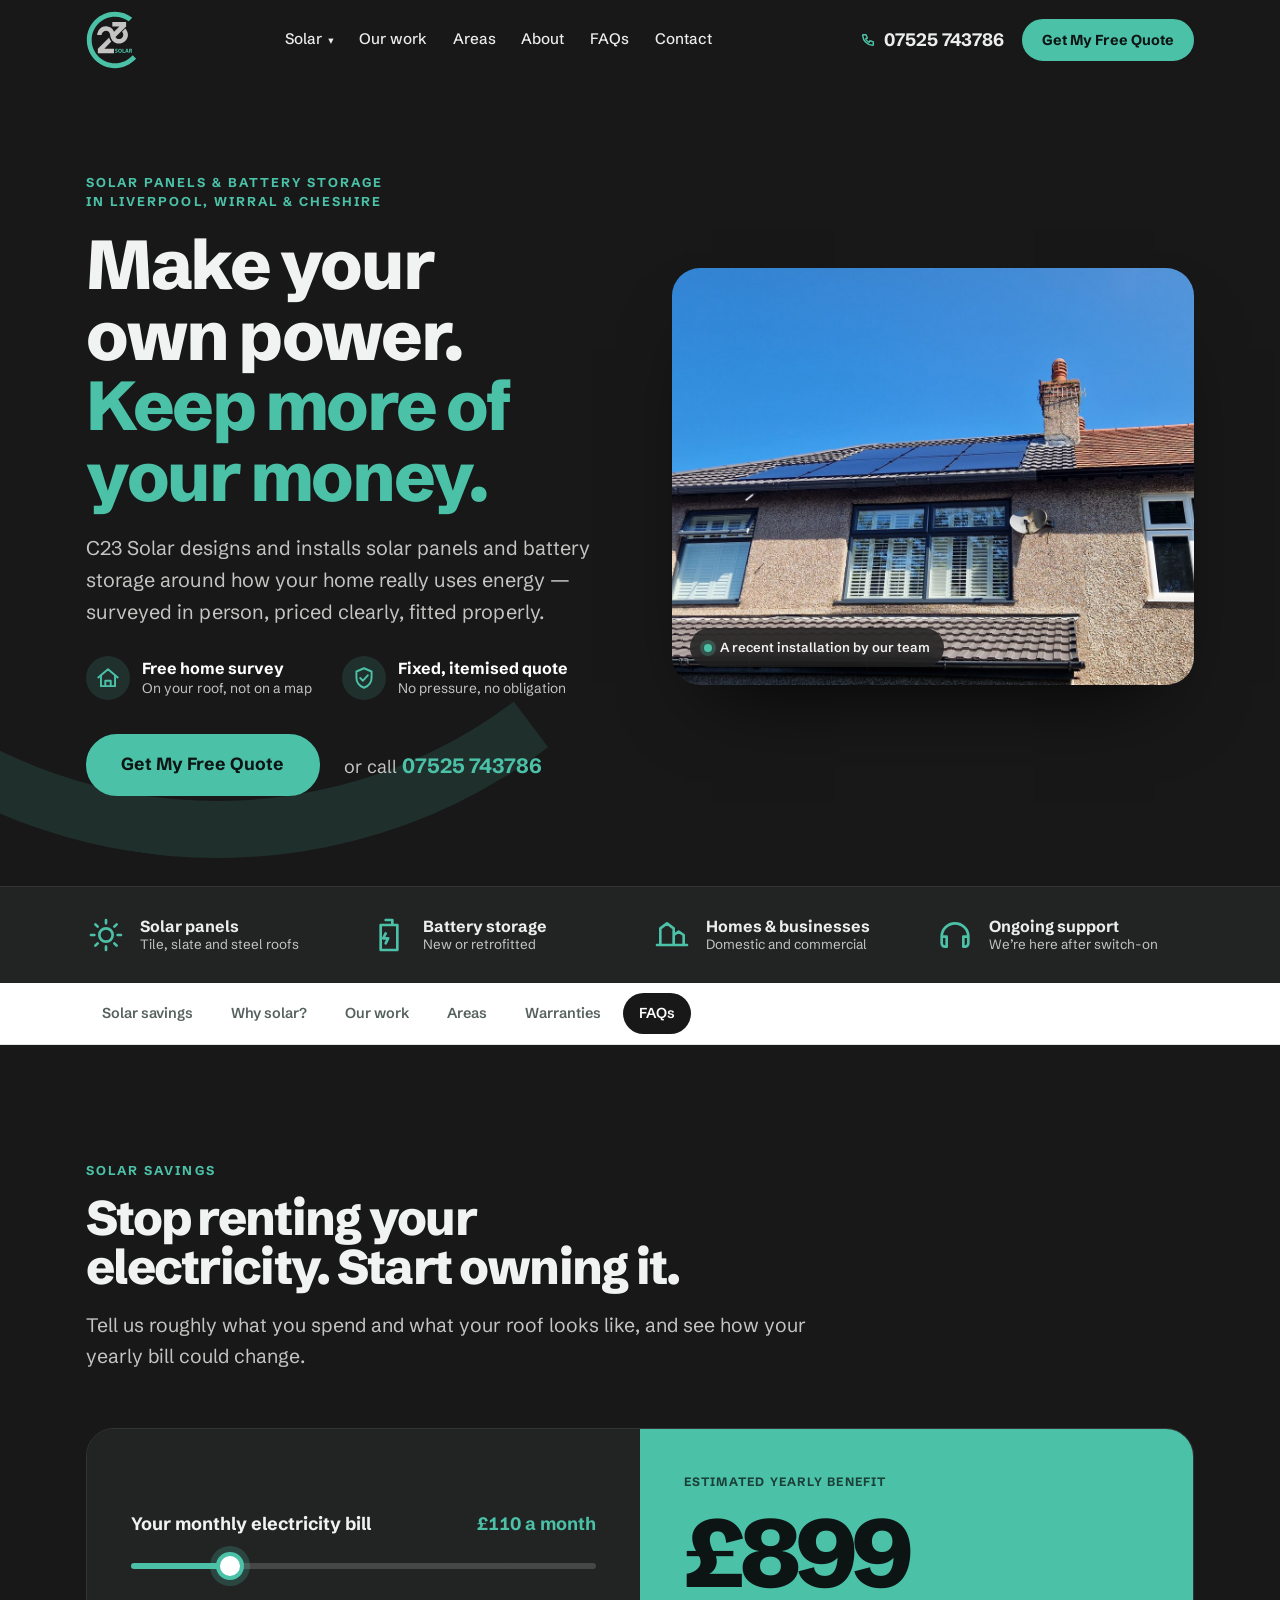
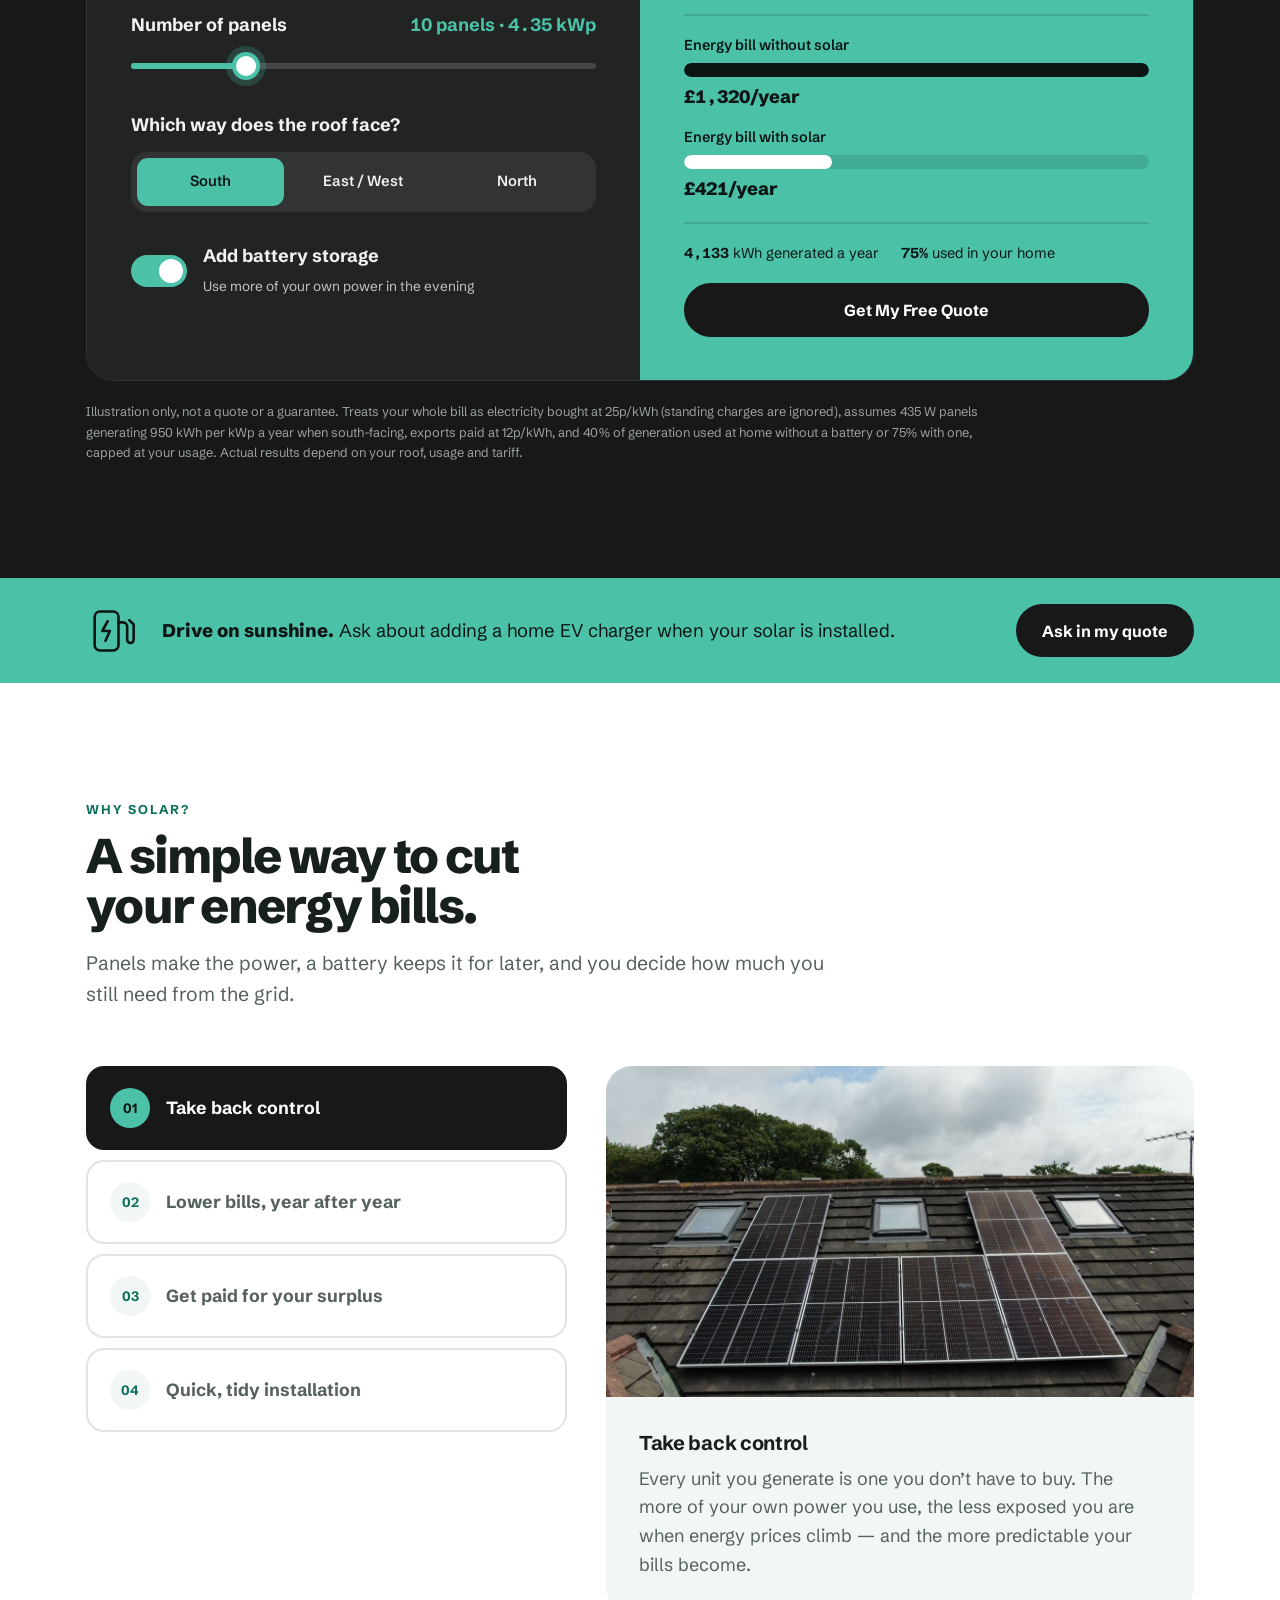
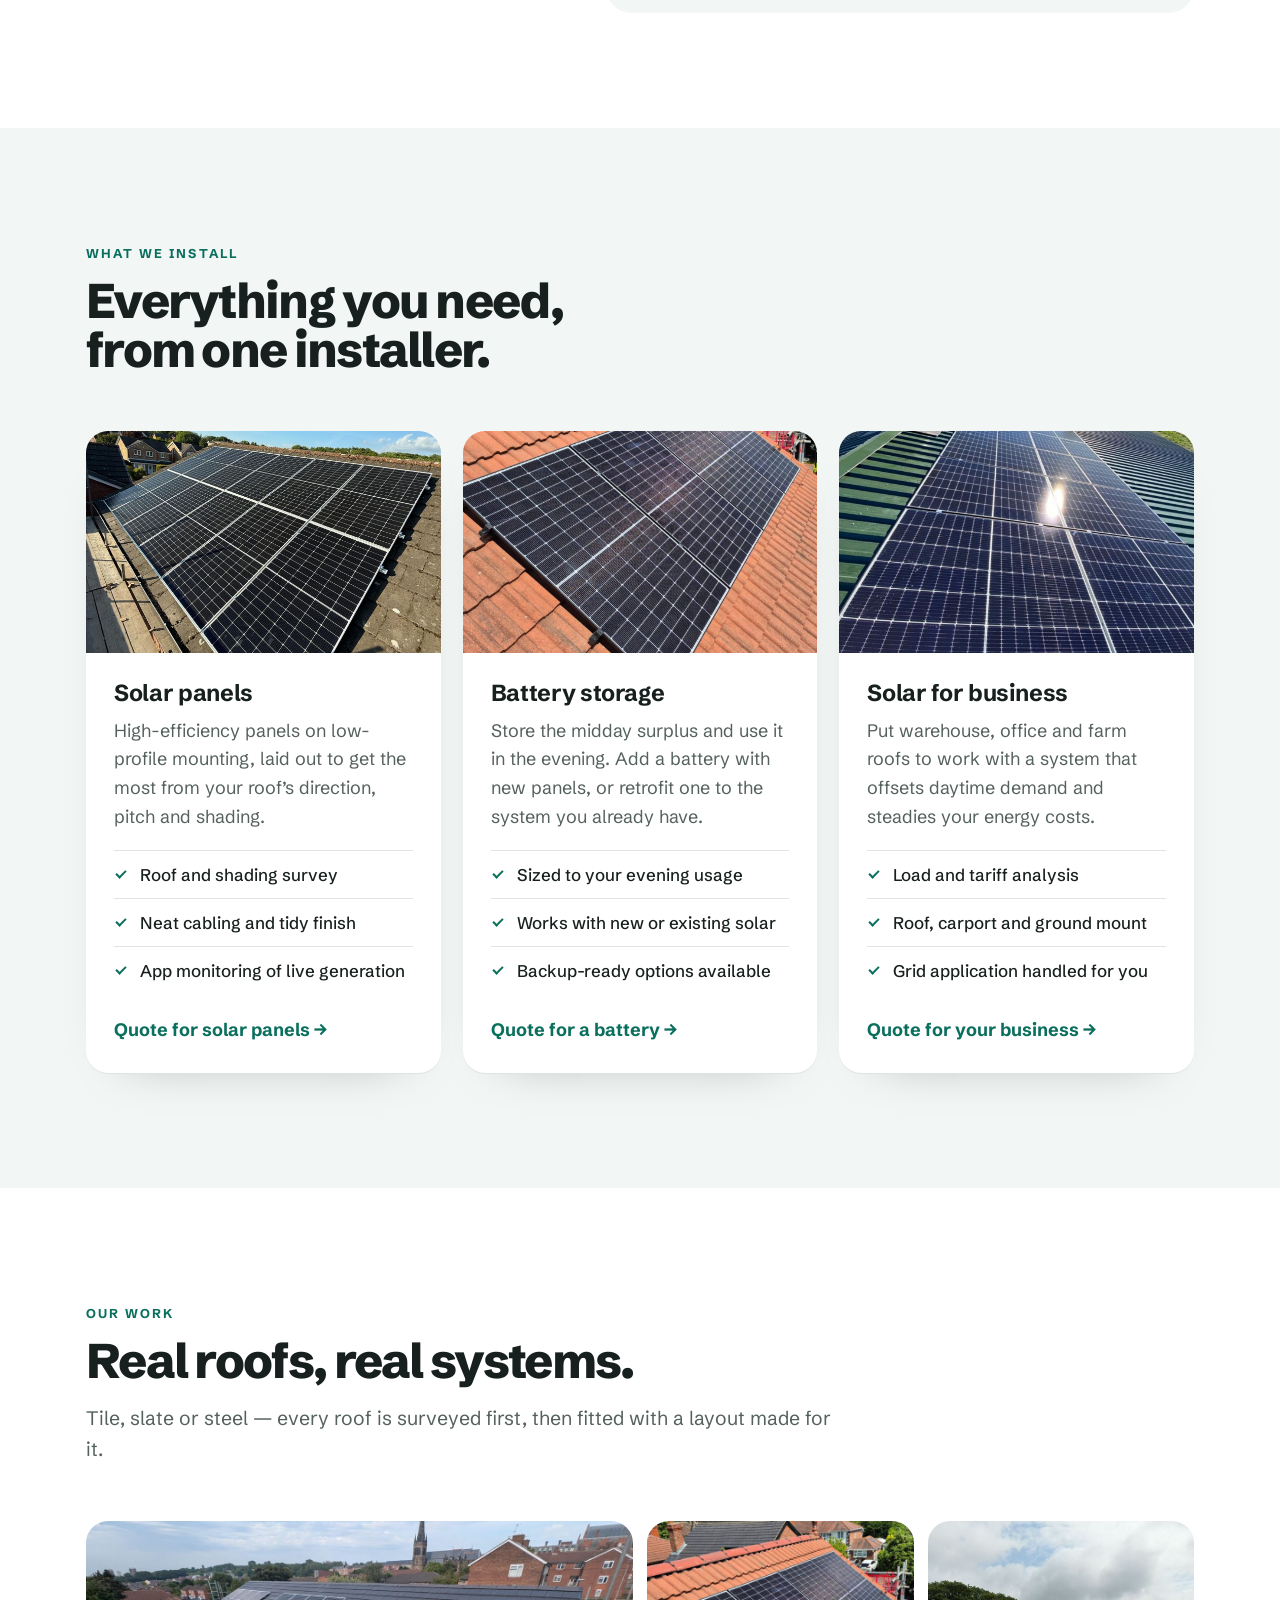
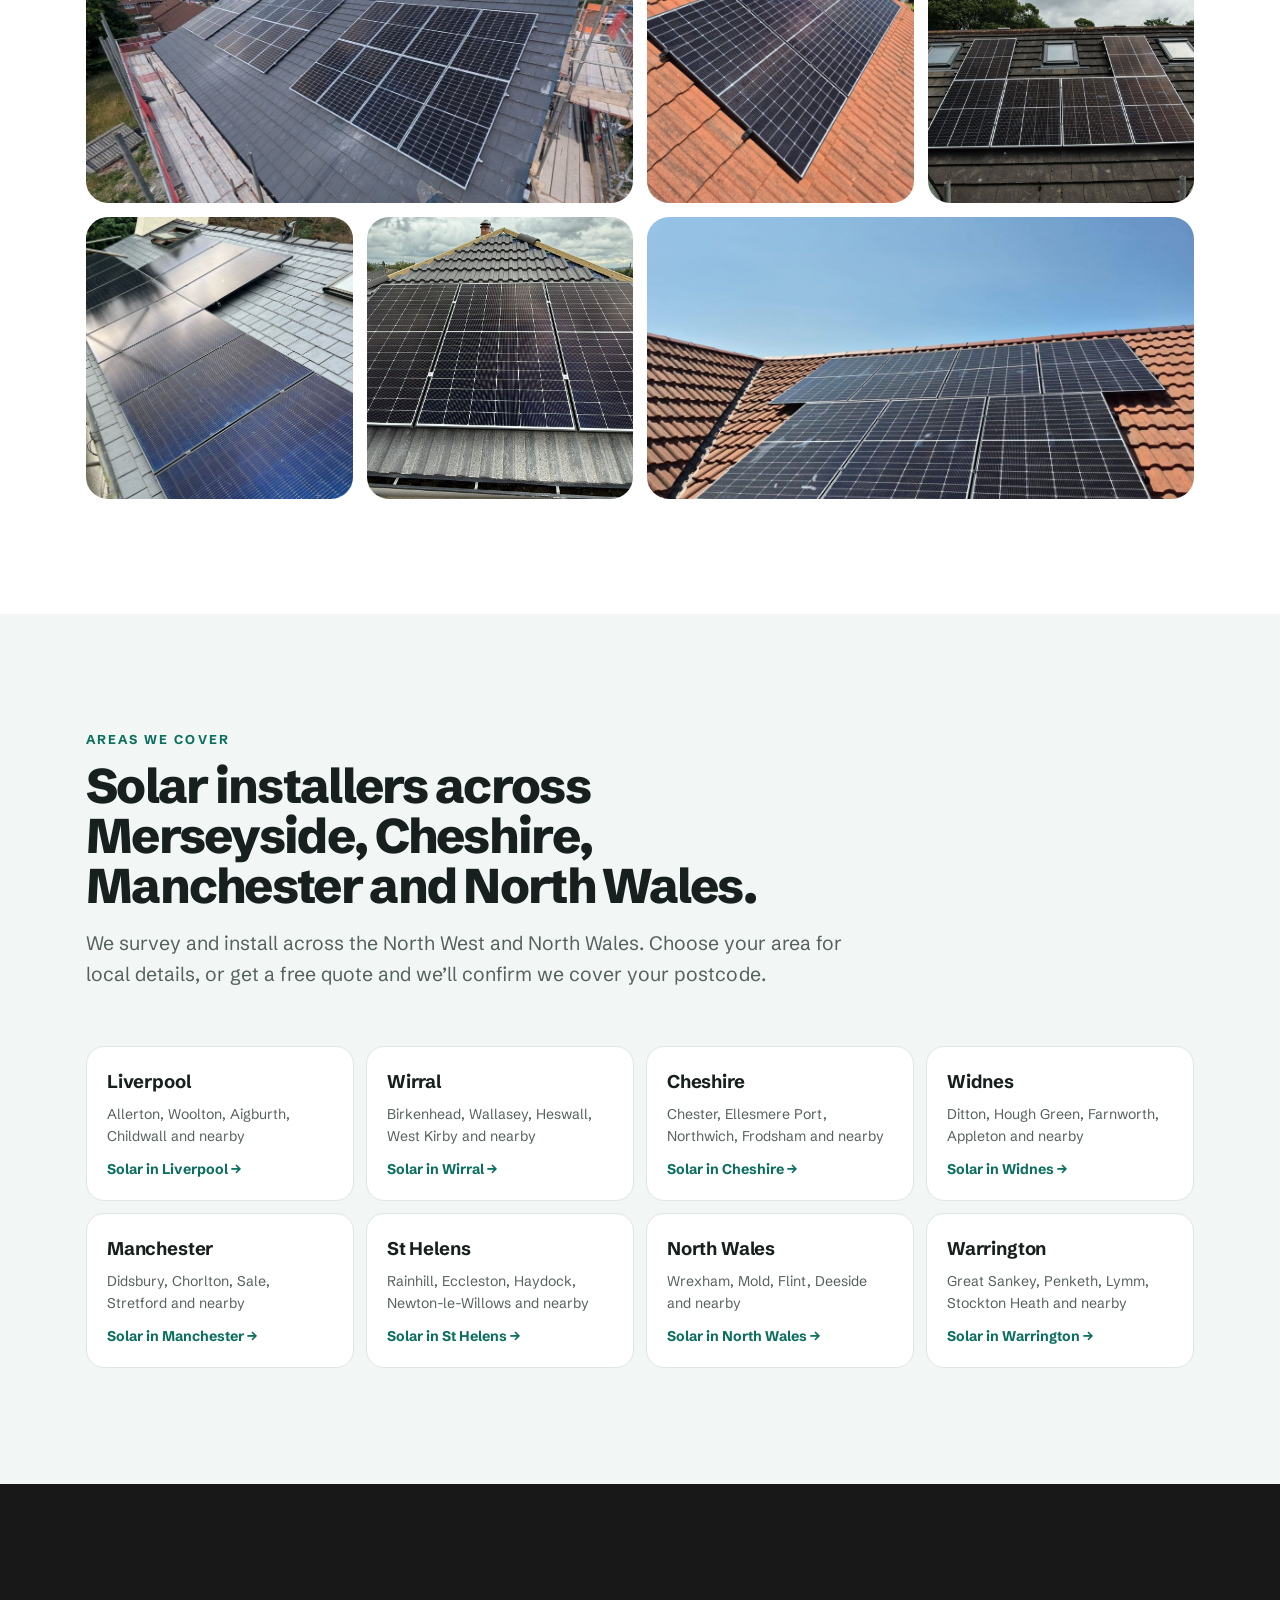
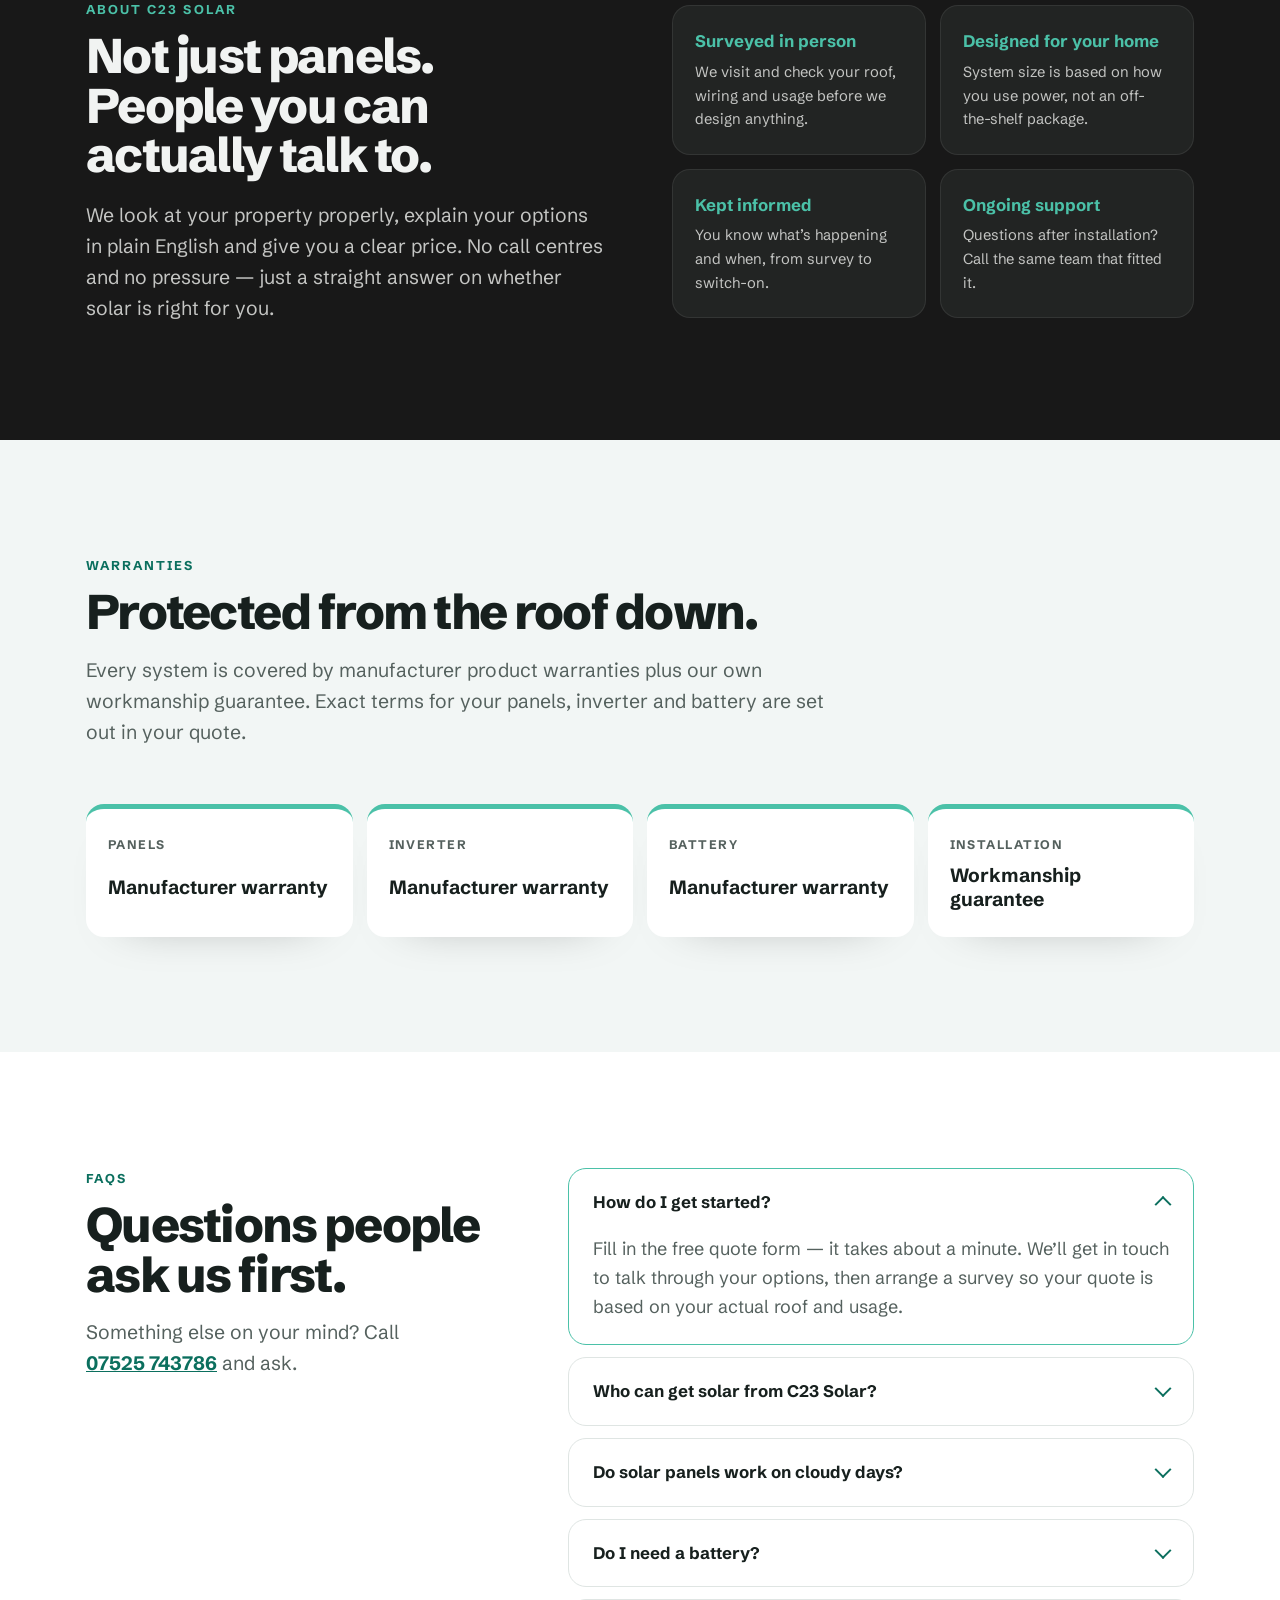
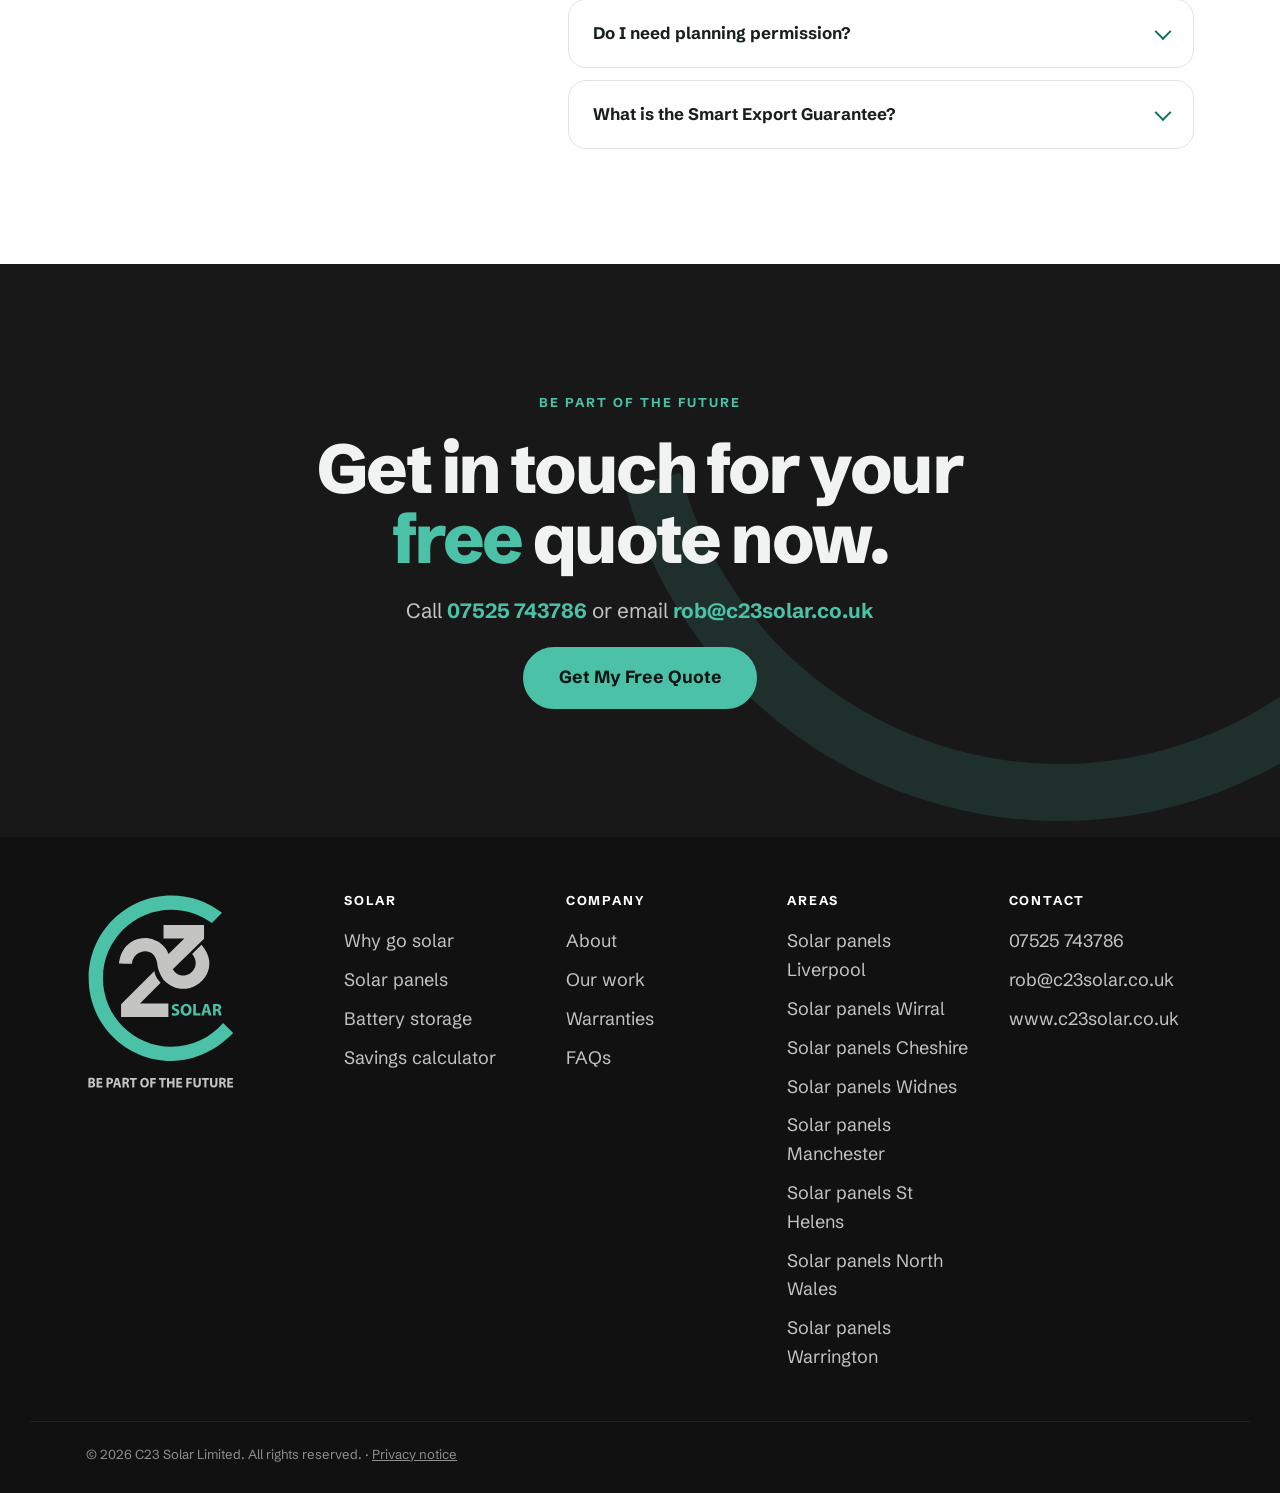
==== commit 62a7d528: "Add a privacy notice and link it from the quote form and footers Covers what the quote form collects" ====
--- a/index.html
+++ b/index.html
@@ -553,7 +553,7 @@
         <a href="https://www.c23solar.co.uk">www.c23solar.co.uk</a>
       </div>
     </div>
-    <div class="wrap footer__legal">© <span id="year">2026</span> C23 Solar Limited. All rights reserved.</div>
+    <div class="wrap footer__legal">© <span id="year">2026</span> C23 Solar Limited. All rights reserved. · <a href="privacy/">Privacy notice</a></div>
   </footer>
 
   <div class="mobilebar">
@@ -563,7 +563,7 @@
 
   <!-- Quote form (opens from every "Get My Free Quote" button) -->
   <dialog class="quote" id="quote" aria-labelledby="quote-title">
-    <form method="dialog" class="quote__form" id="quote-form" data-email="rob@c23solar.co.uk" data-endpoint="https://api.web3forms.com/submit" data-key="" novalidate>
+    <form method="dialog" class="quote__form" id="quote-form" data-email="rob@c23solar.co.uk" data-endpoint="https://api.web3forms.com/submit" data-key="1db44acd-38af-417e-bbf0-995d5c4e4227" novalidate>
       <input type="checkbox" name="botcheck" class="hp" tabindex="-1" autocomplete="off" aria-hidden="true">
       <button class="quote__close" type="button" id="quote-close" aria-label="Close">×</button>
       <div class="quote__head">
@@ -613,7 +613,7 @@
         <button class="btn btn--ghost" type="button" id="quote-back" hidden>Back</button>
         <button class="btn" type="button" id="quote-next">Next</button>
       </div>
-      <p class="quote__note">No obligation. We only use your details to reply to your enquiry.</p>
+      <p class="quote__note">No obligation. We only use your details to reply to your enquiry. See our <a href="privacy/">privacy notice</a>.</p>
       <div class="quote__done" id="quote-done" hidden>
         <span class="quote__tick" aria-hidden="true"></span>
         <h3>Thanks, your request is in.</h3>
--- a/styles.css
+++ b/styles.css
@@ -335,6 +335,18 @@
 .quote__nav .btn--ghost { flex: 0 0 auto; }
 .quote__note { font-size: .78rem; color: var(--ink-soft); text-align: center; }
 .hp { display: none; }
+.quote__note a, .footer__legal a { color: inherit; text-decoration: underline; }
+/* ---------- Privacy notice ---------- */
+.legal { max-width: 46rem; margin-inline: auto; display: grid; gap: 14px; }
+.legal h2 { font-size: clamp(1.3rem, 2.4vw, 1.6rem); margin-top: 22px; letter-spacing: -.02em; line-height: 1.2; }
+.legal p, .legal li { color: var(--ink-soft); }
+.legal ul { list-style: disc; padding-left: 1.3em; display: grid; gap: 6px; }
+.legal a { color: var(--teal-dark); font-weight: 600; }
+.legal table { width: 100%; border-collapse: collapse; font-size: .95em; }
+.legal th, .legal td { text-align: left; vertical-align: top; padding: 10px 12px; border-bottom: 1px solid var(--line); }
+.legal th { color: var(--ink); }
+.legal .tablewrap { overflow-x: auto; }
+.legal__updated { font-size: .9rem; }
 .quote__status a { color: inherit; font-weight: 700; }
 .quote__done { display: grid; justify-items: center; gap: 12px; text-align: center; padding: 12px 0 4px; }
 .quote__done h3 { font-size: 1.5rem; letter-spacing: -.02em; }
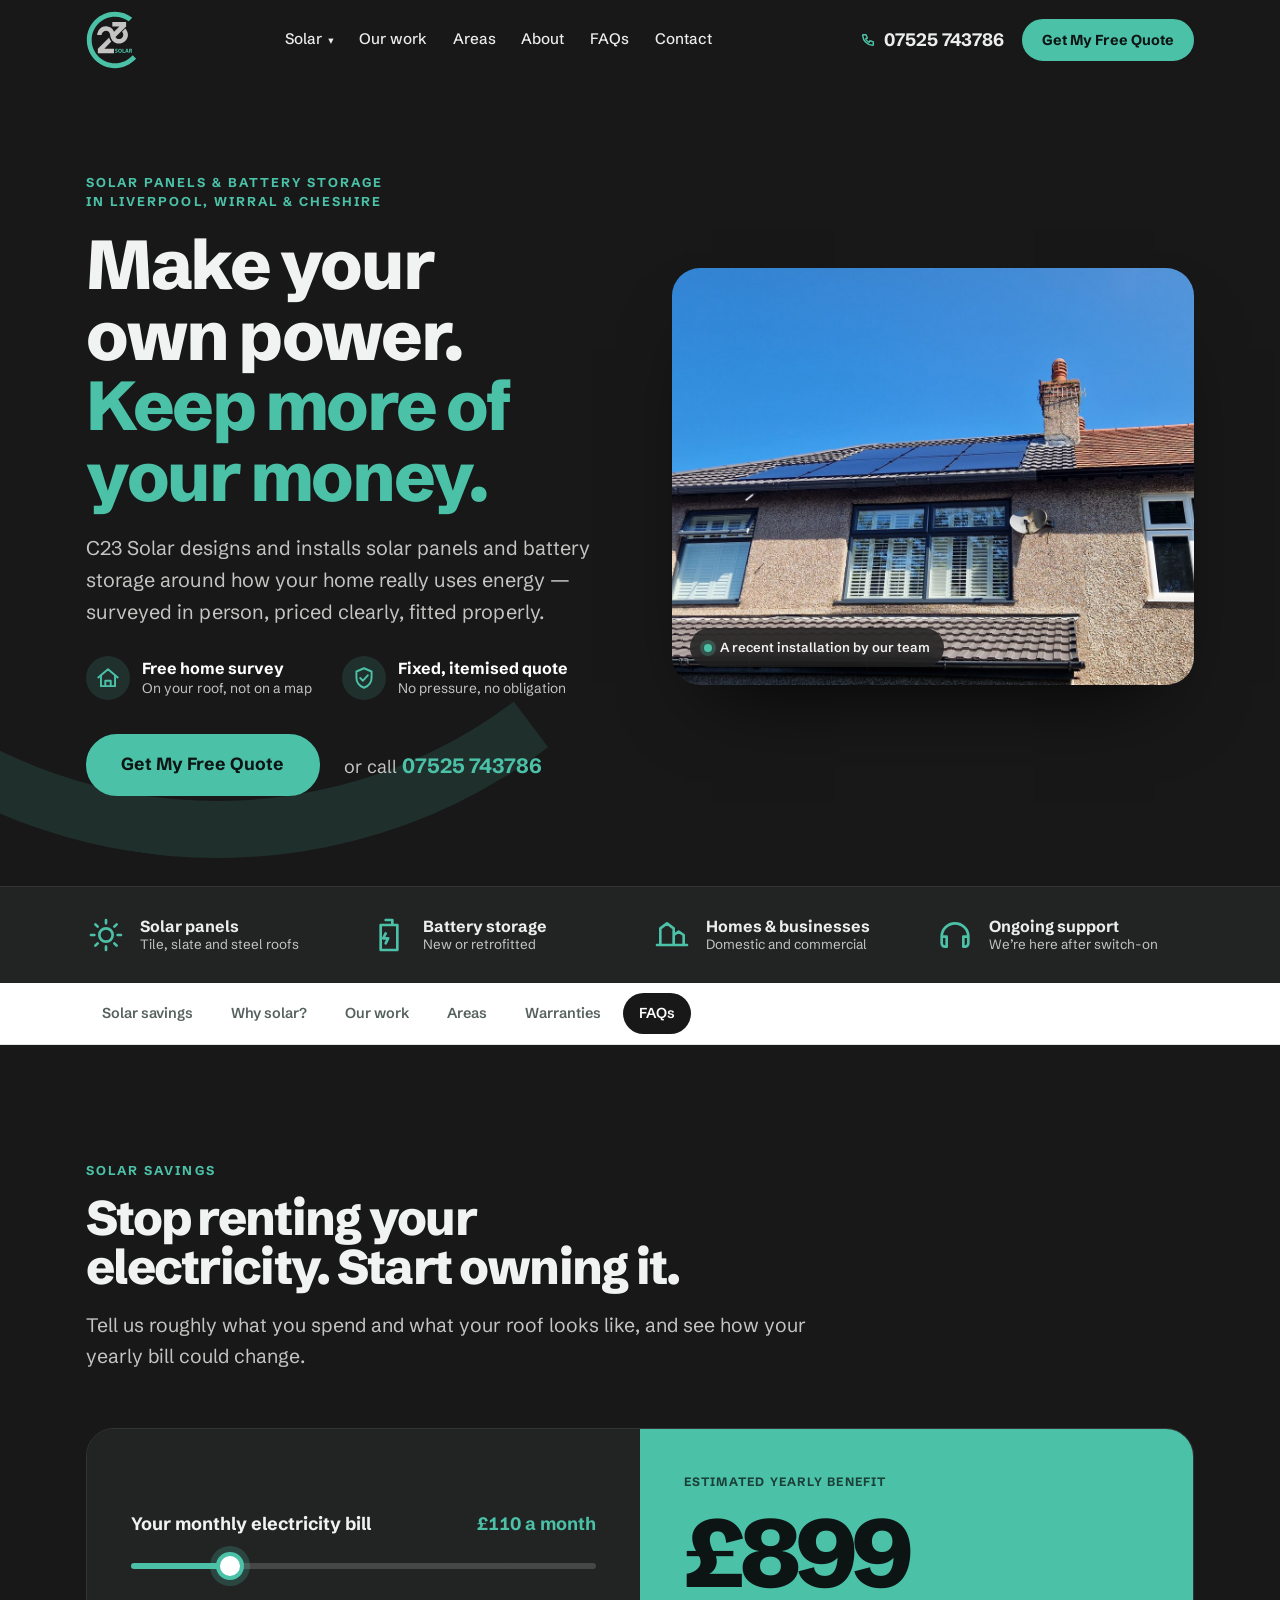
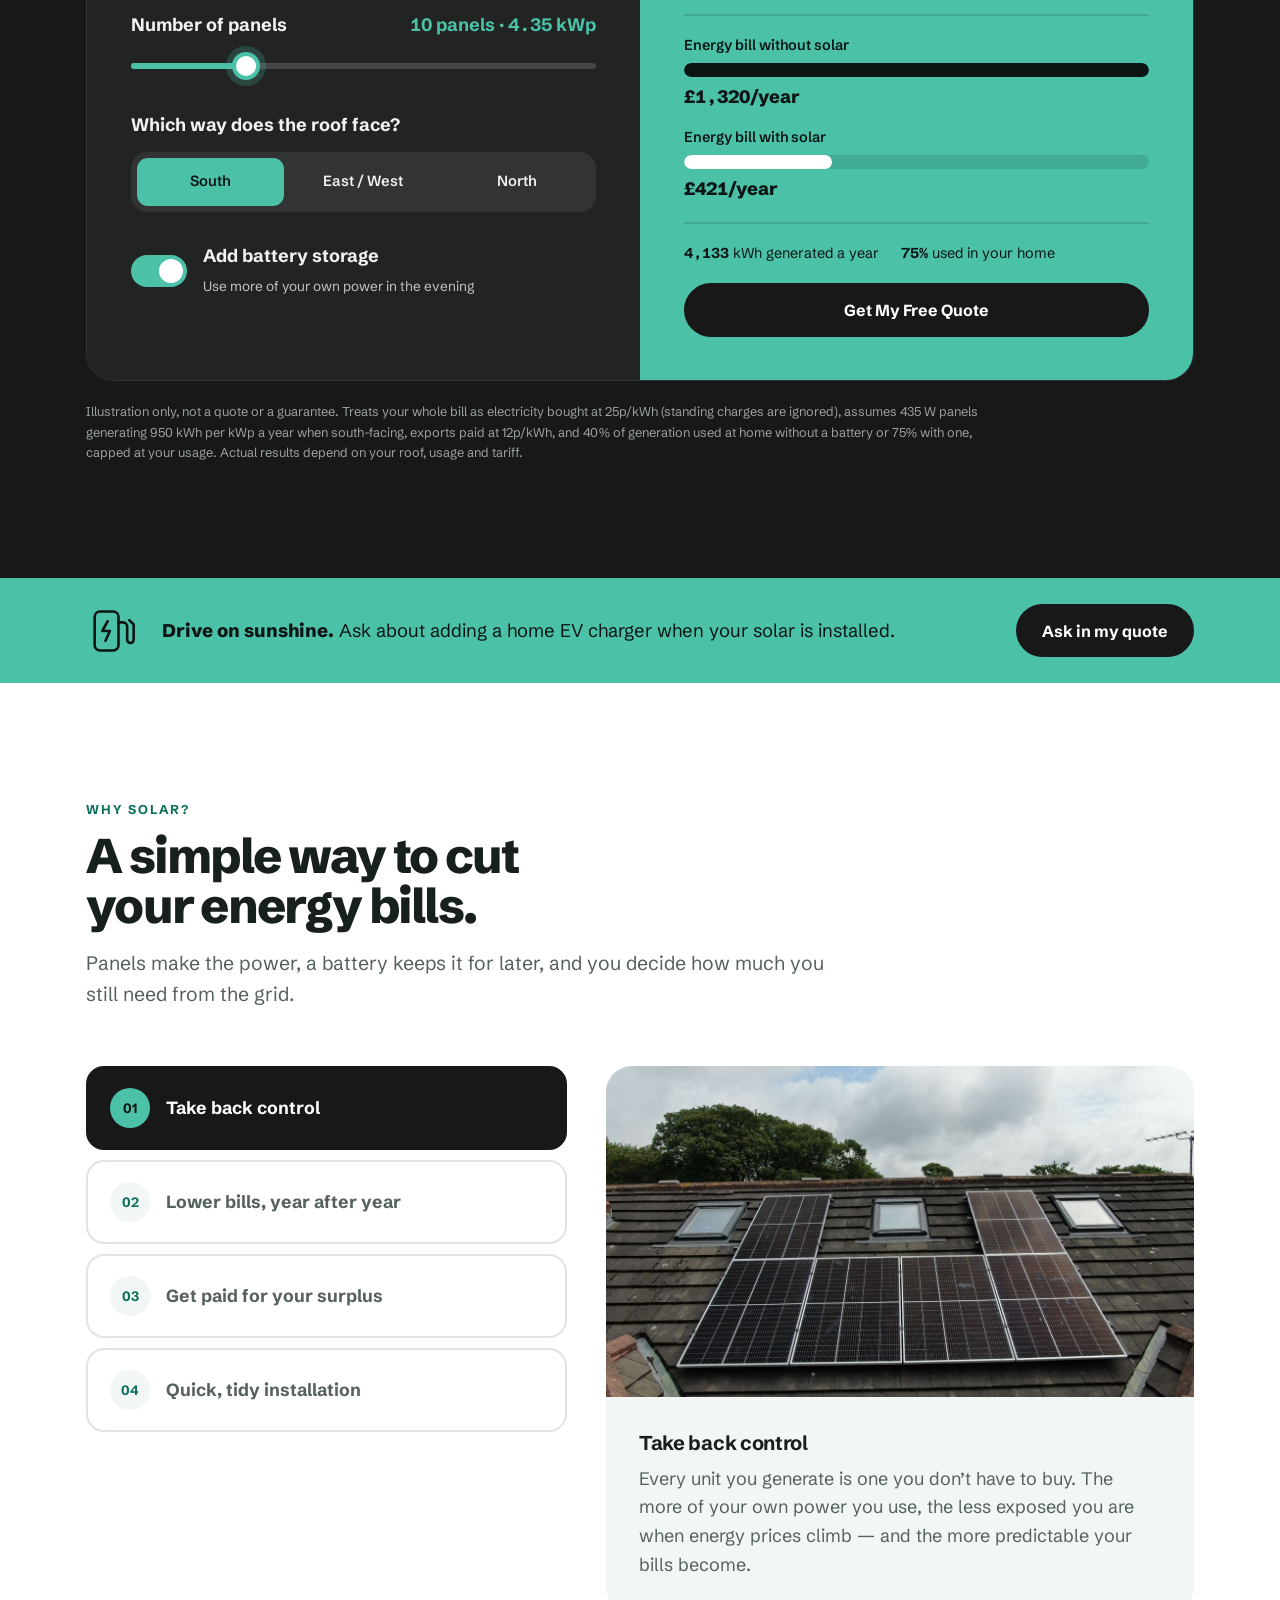
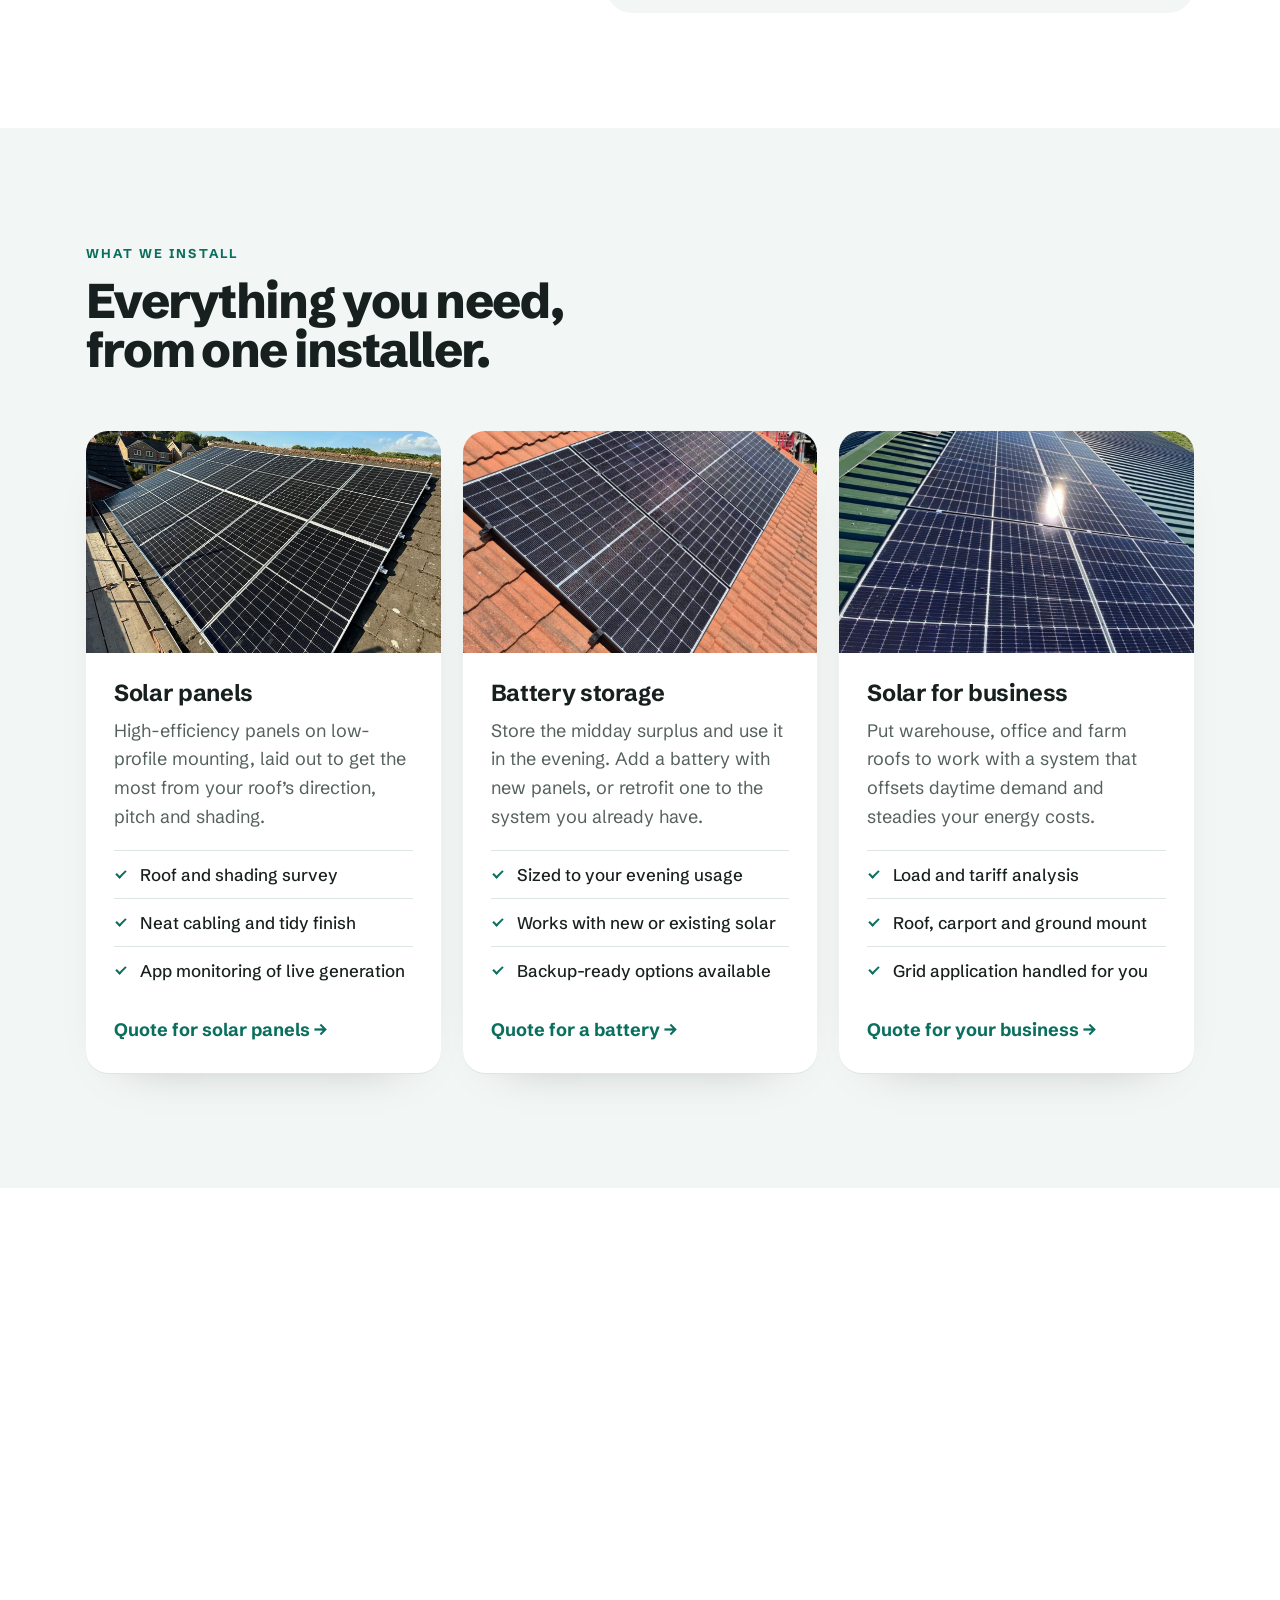
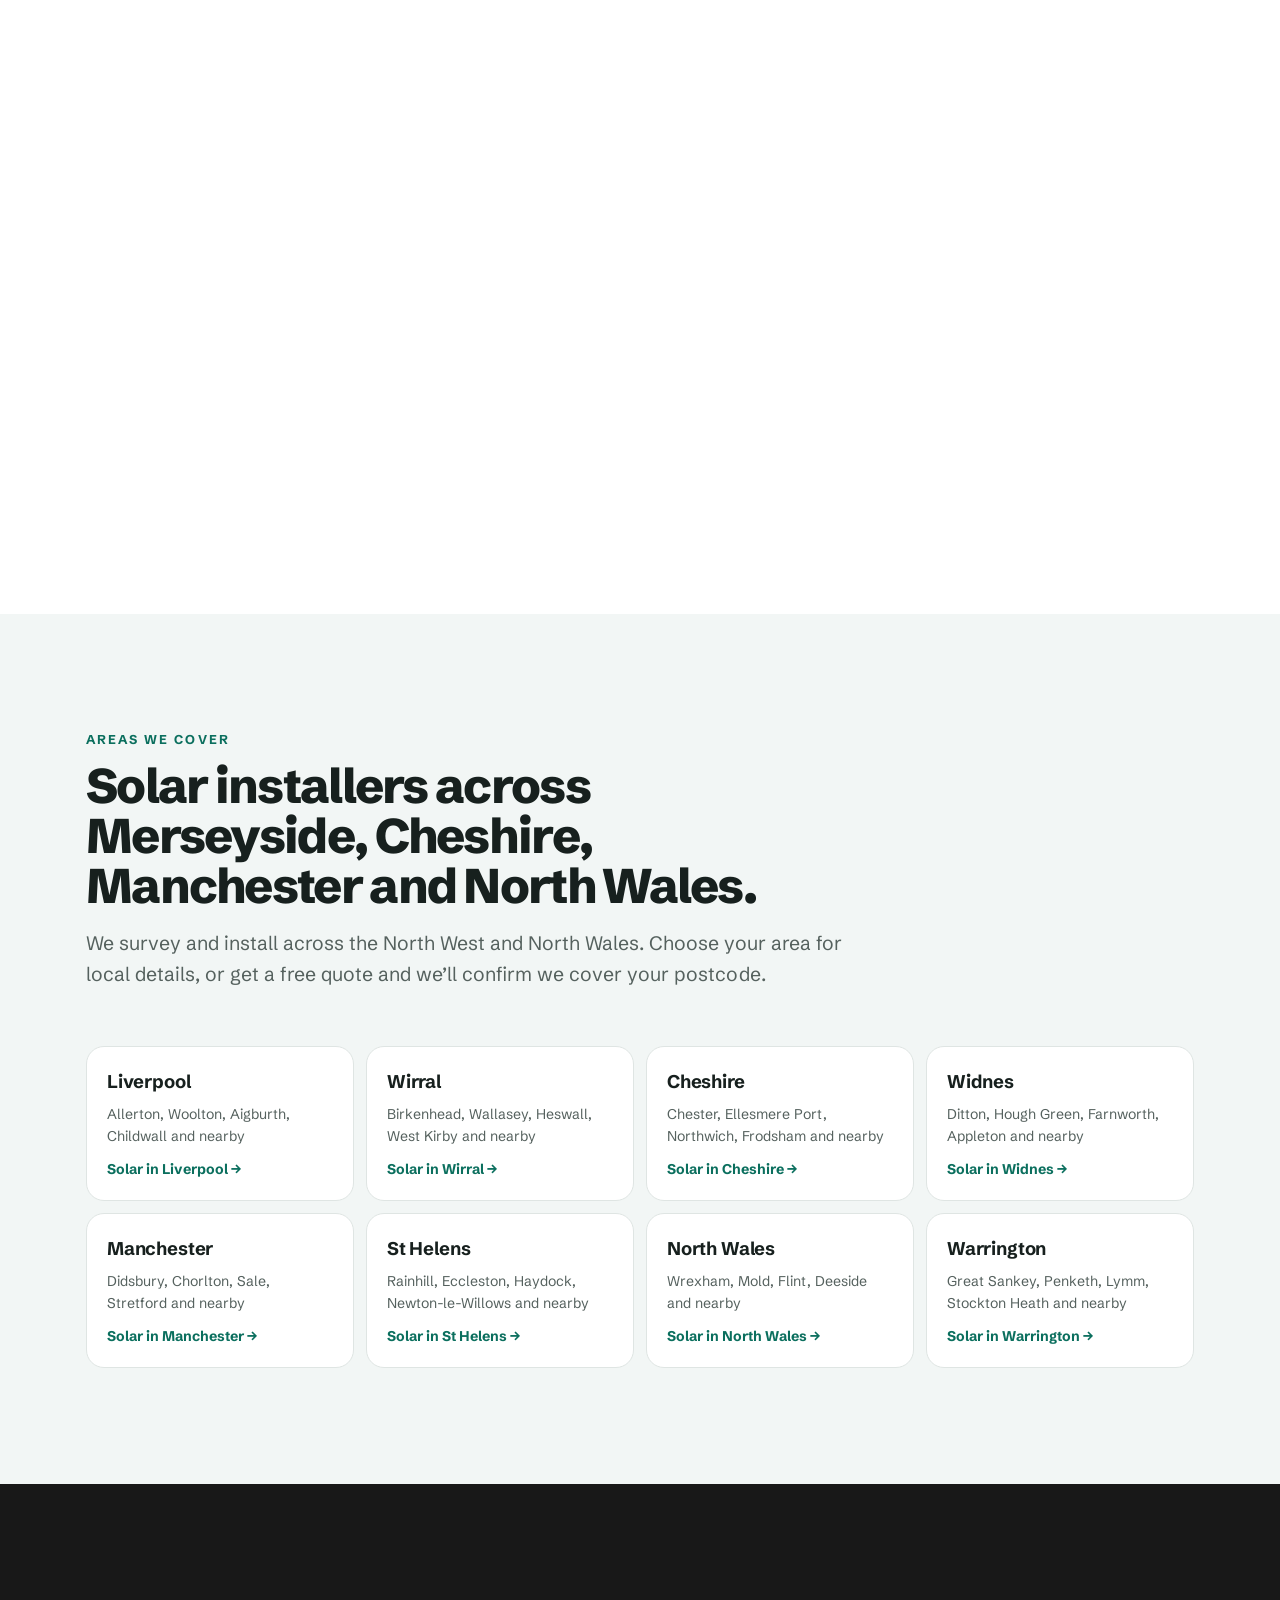
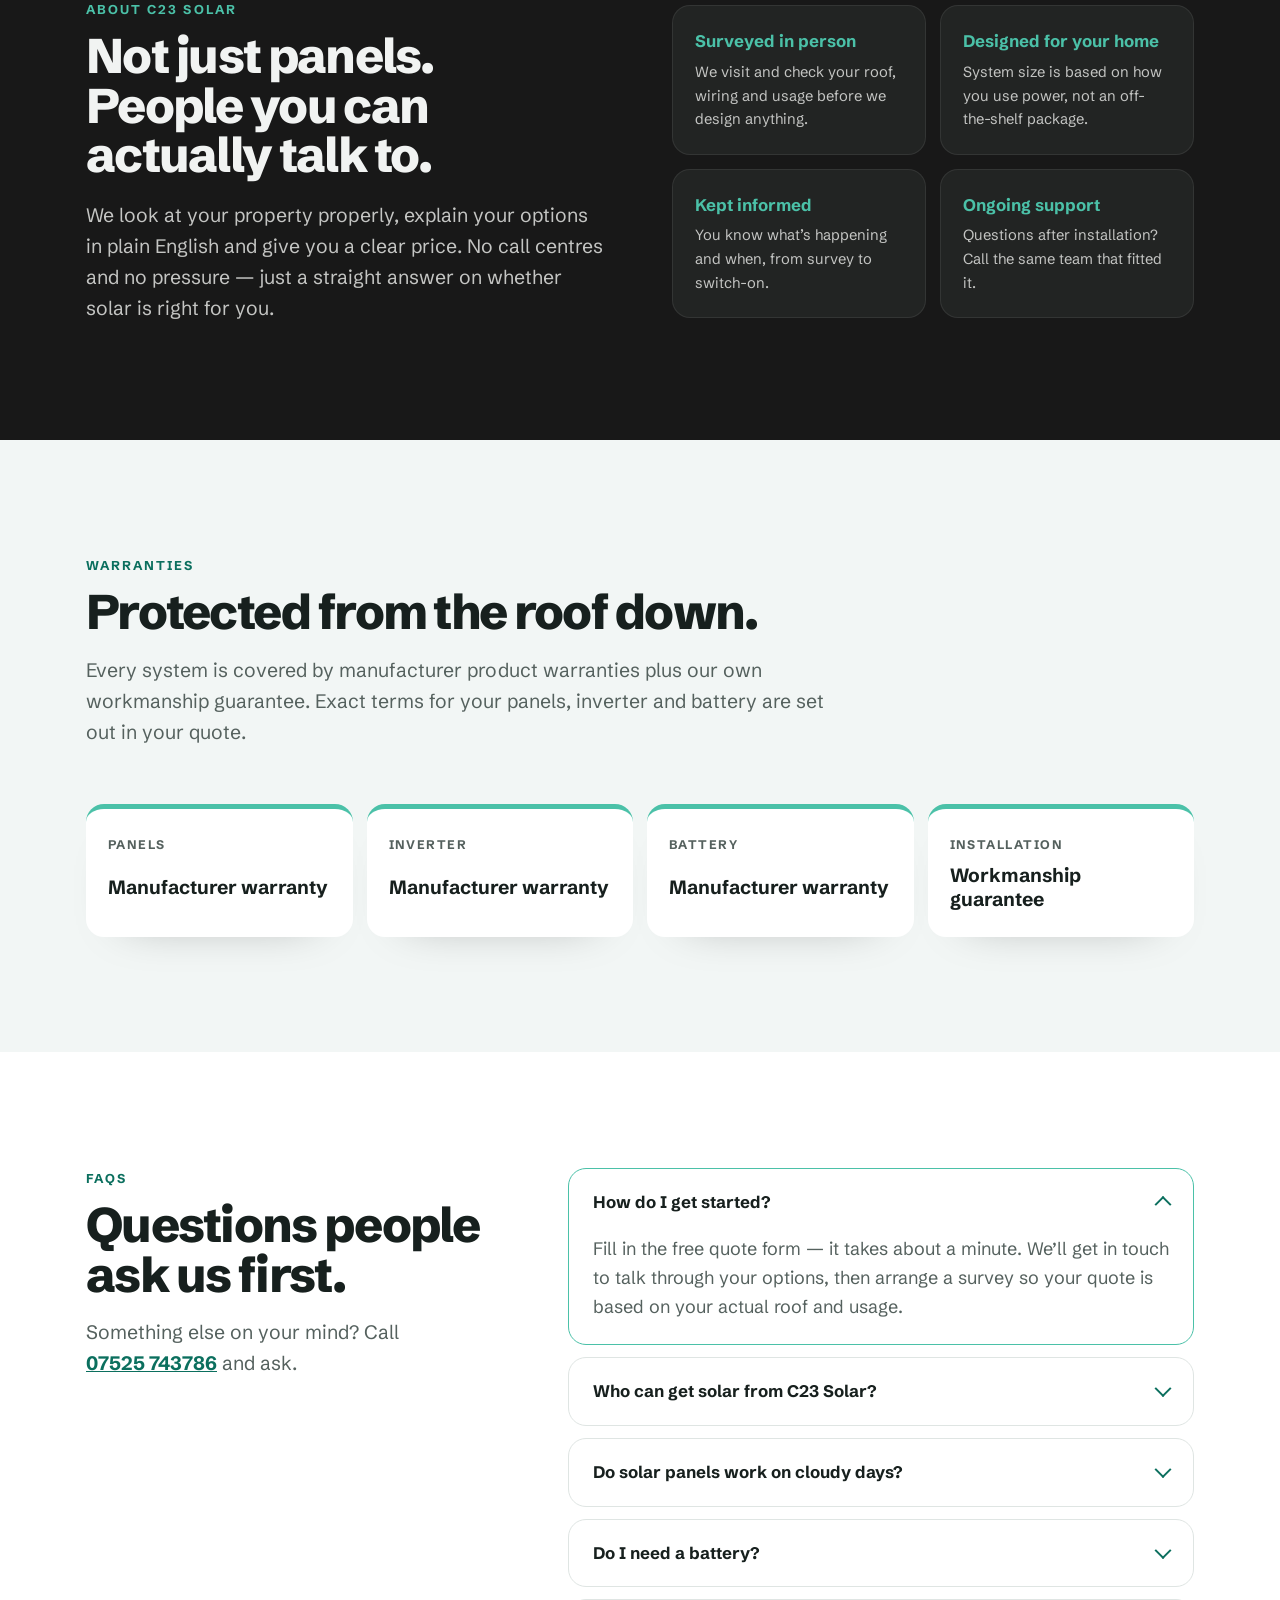
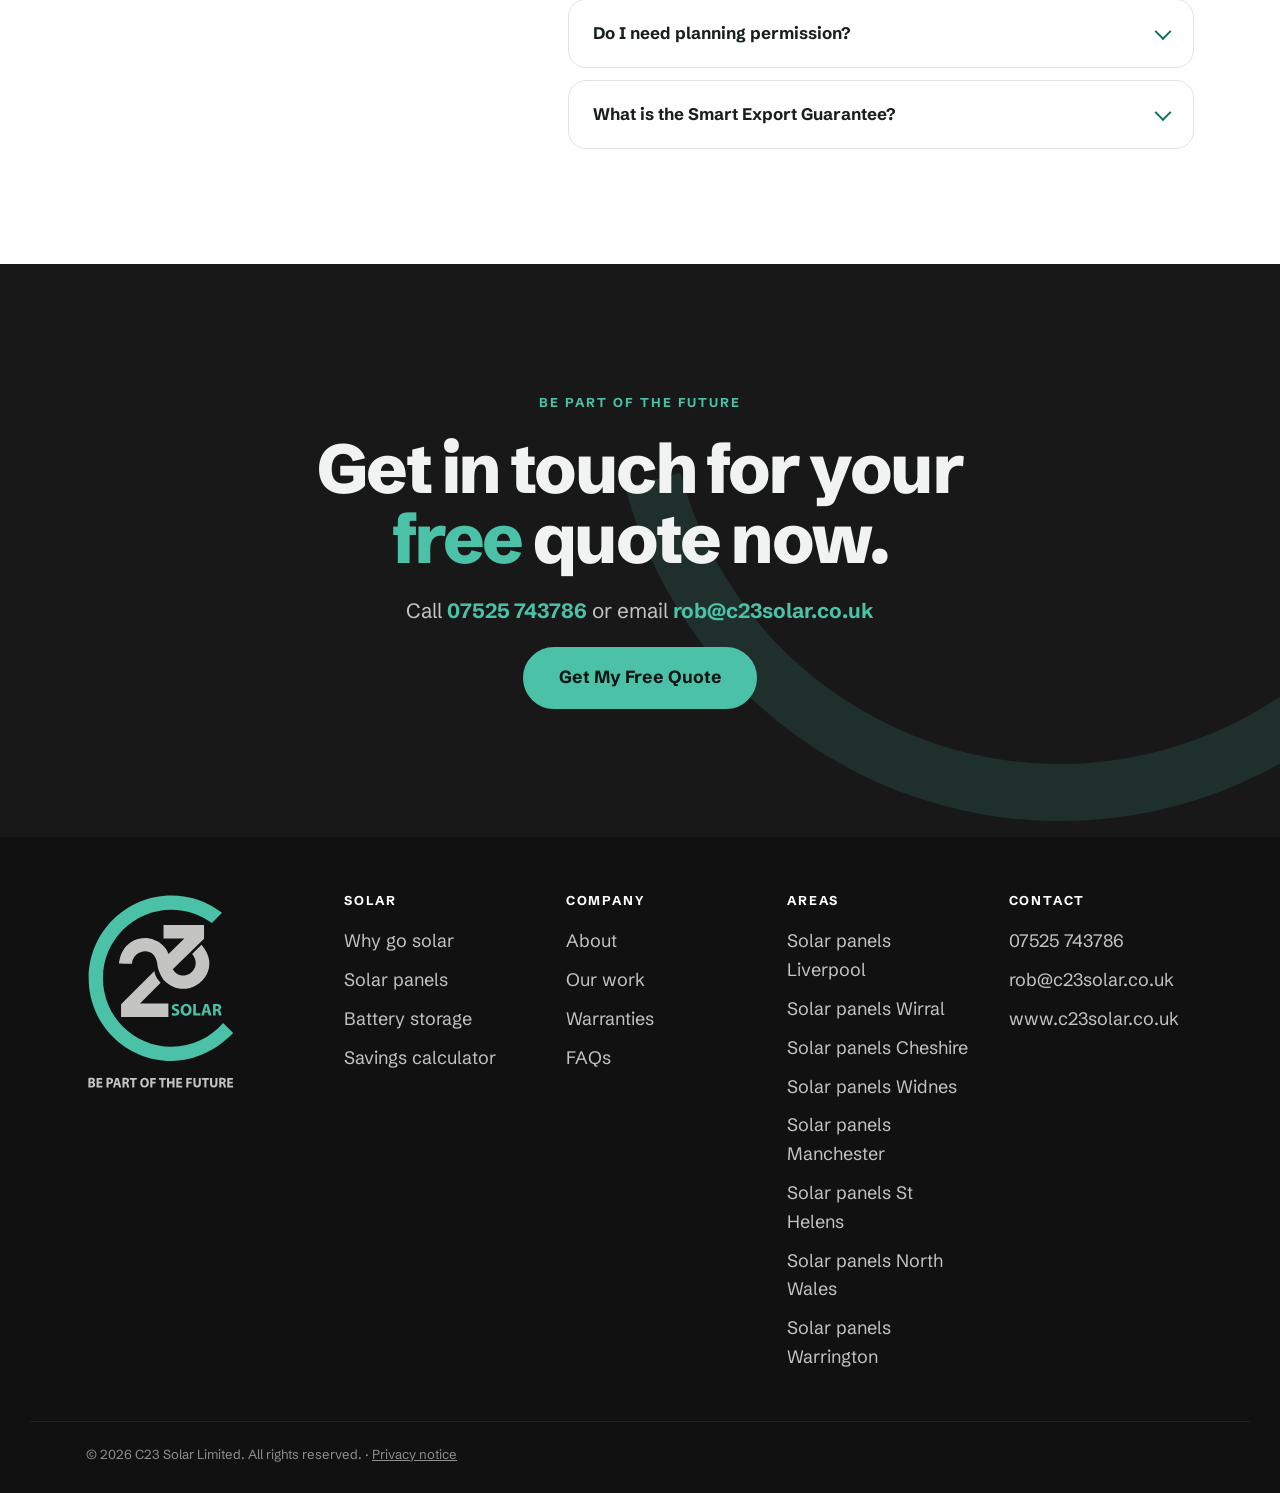
==== commit 5d2ae708: "Send each quote request to both the C23 and OEP inboxes The second Web3Forms key delivers a copy to " ====
--- a/index.html
+++ b/index.html
@@ -563,7 +563,7 @@
 
   <!-- Quote form (opens from every "Get My Free Quote" button) -->
   <dialog class="quote" id="quote" aria-labelledby="quote-title">
-    <form method="dialog" class="quote__form" id="quote-form" data-email="rob@c23solar.co.uk" data-endpoint="https://api.web3forms.com/submit" data-key="1db44acd-38af-417e-bbf0-995d5c4e4227" novalidate>
+    <form method="dialog" class="quote__form" id="quote-form" data-email="rob@c23solar.co.uk" data-endpoint="https://api.web3forms.com/submit" data-key="1db44acd-38af-417e-bbf0-995d5c4e4227" data-key-copy="9a5827e7-bc62-424c-bf2a-186db4014b95" novalidate>
       <input type="checkbox" name="botcheck" class="hp" tabindex="-1" autocomplete="off" aria-hidden="true">
       <button class="quote__close" type="button" id="quote-close" aria-label="Close">×</button>
       <div class="quote__head">
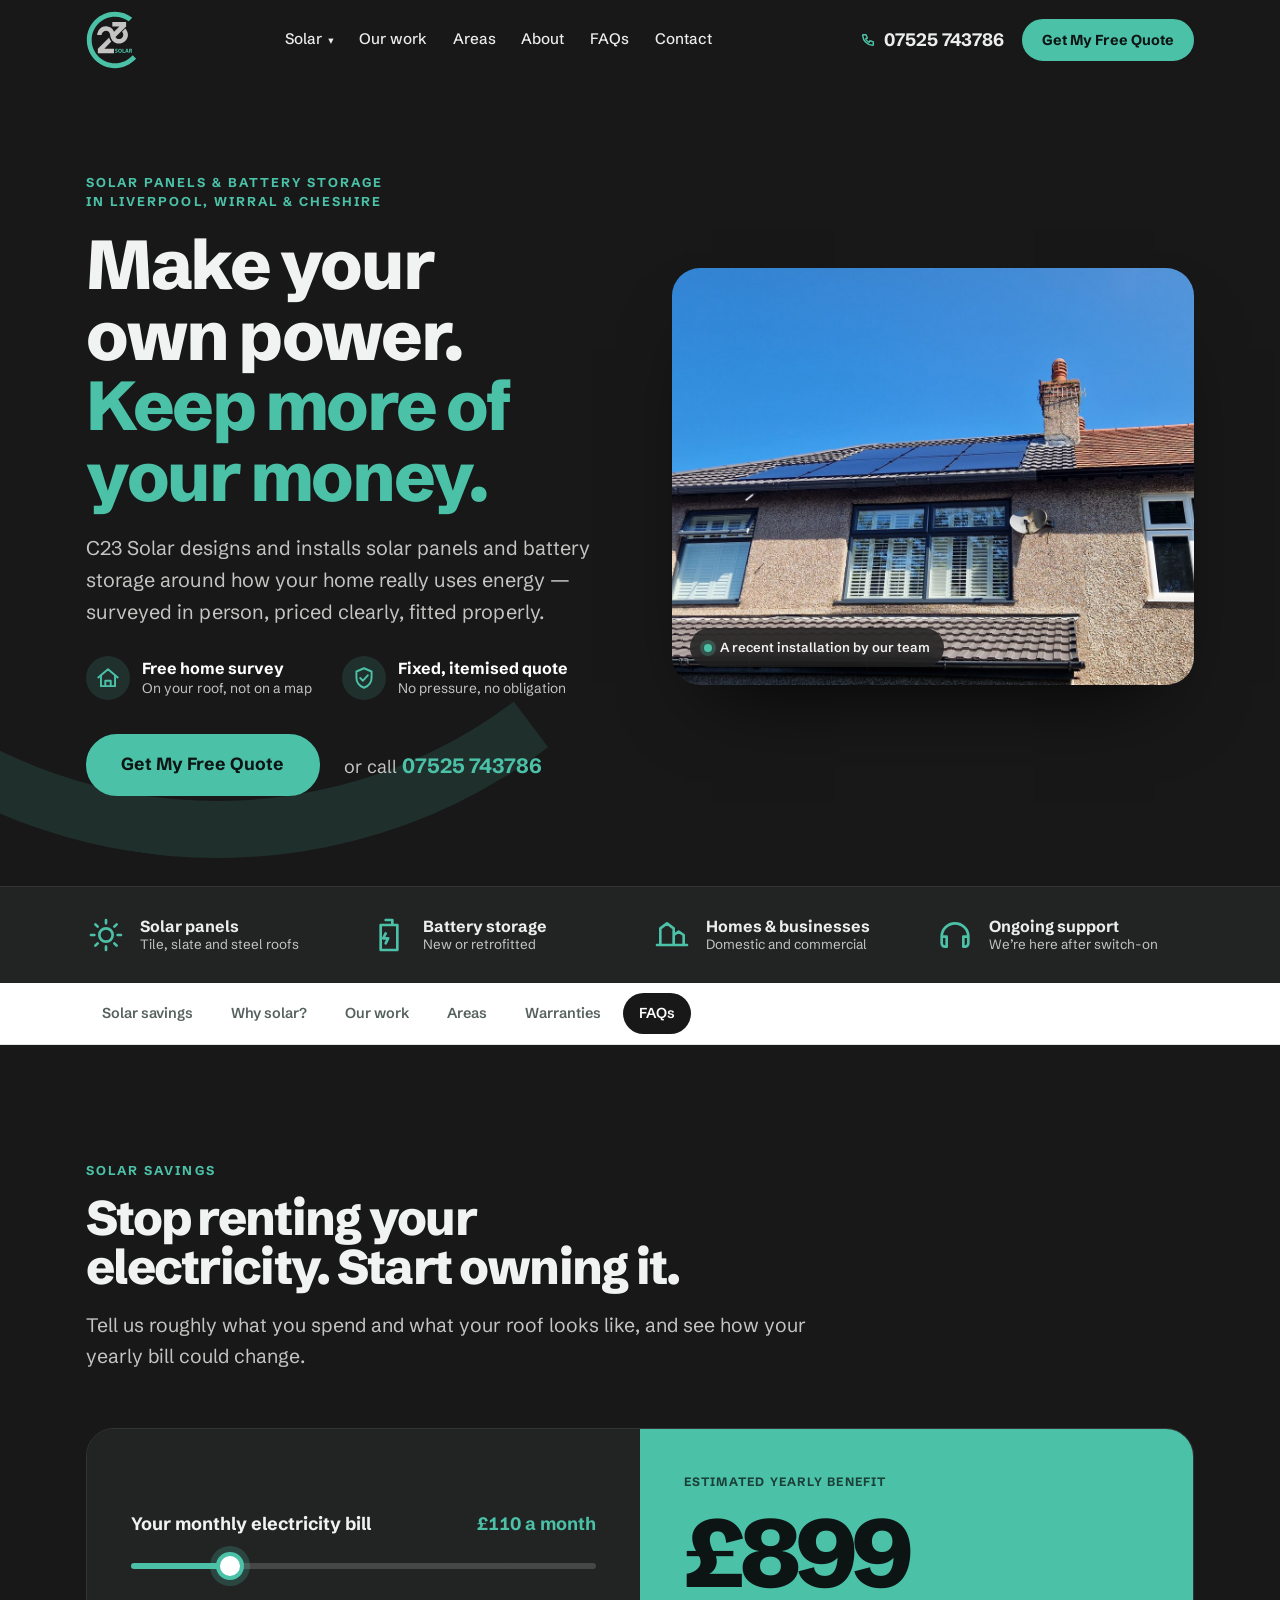
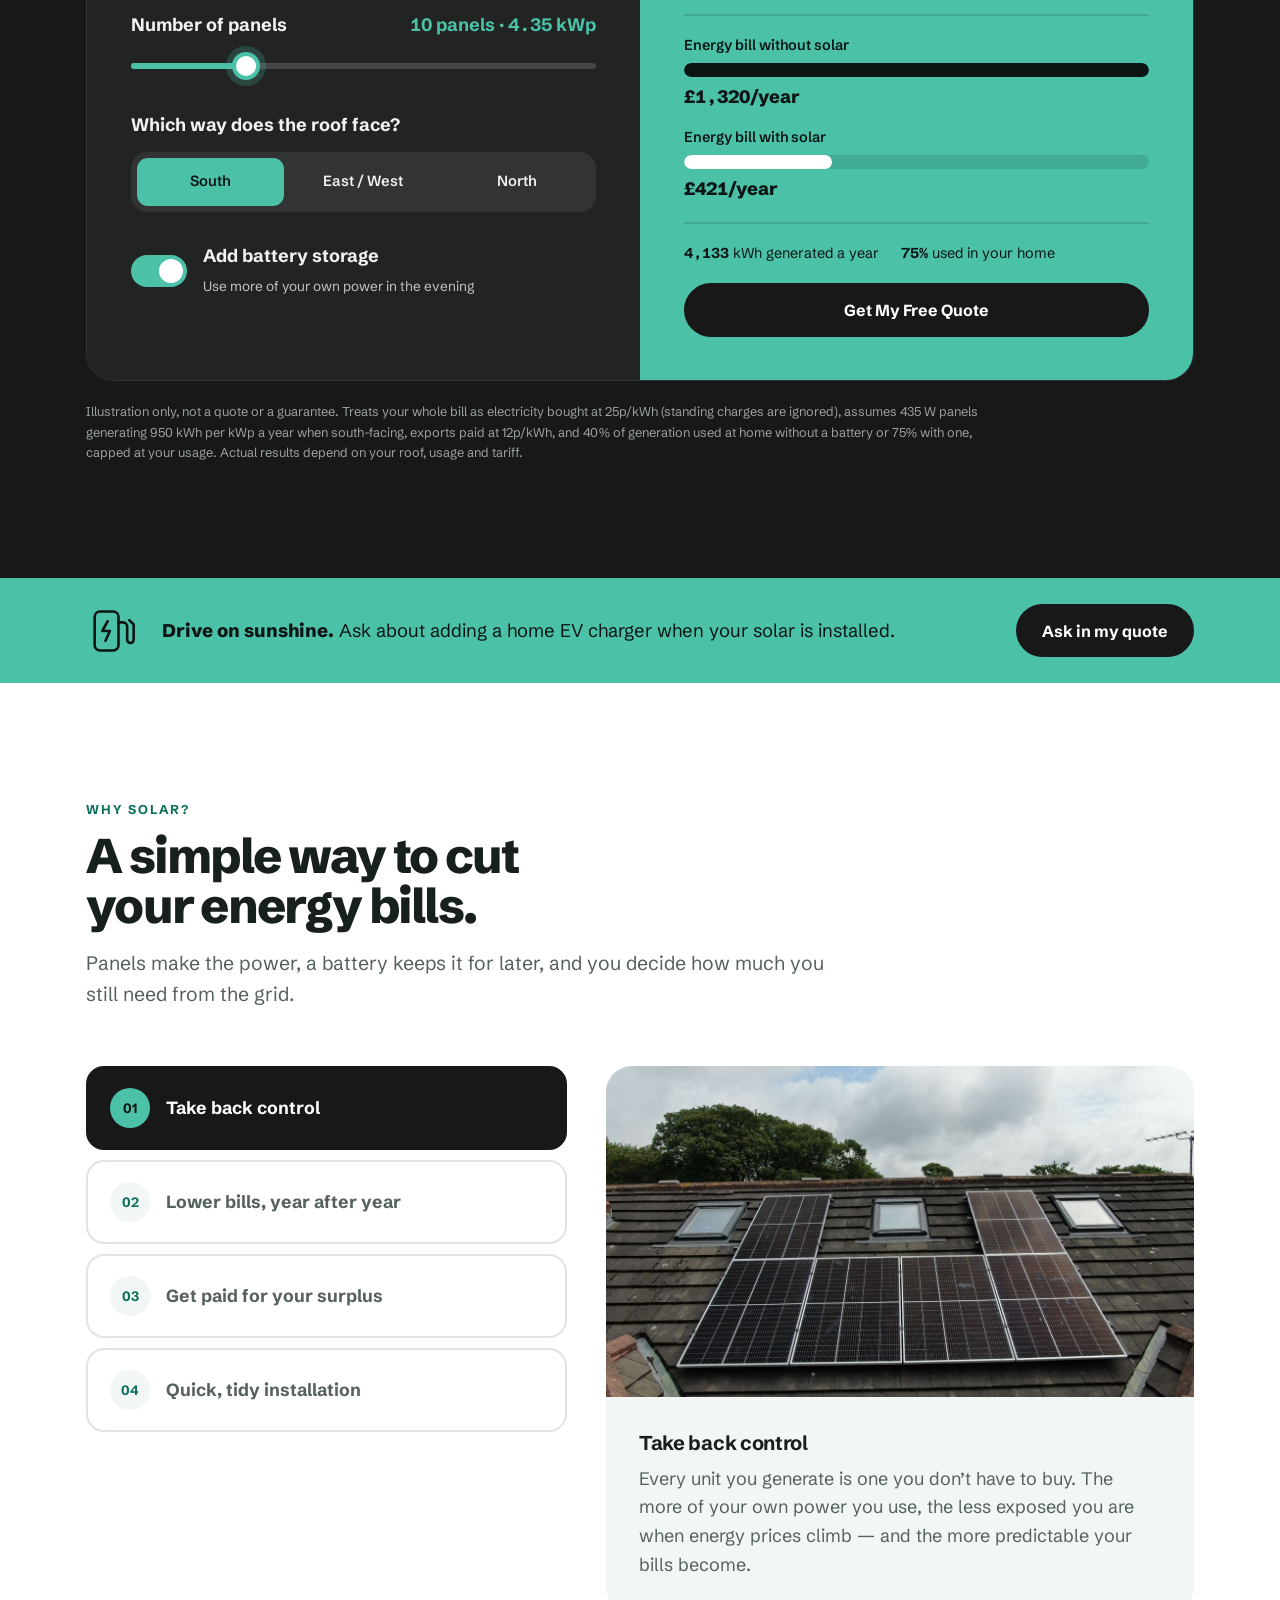
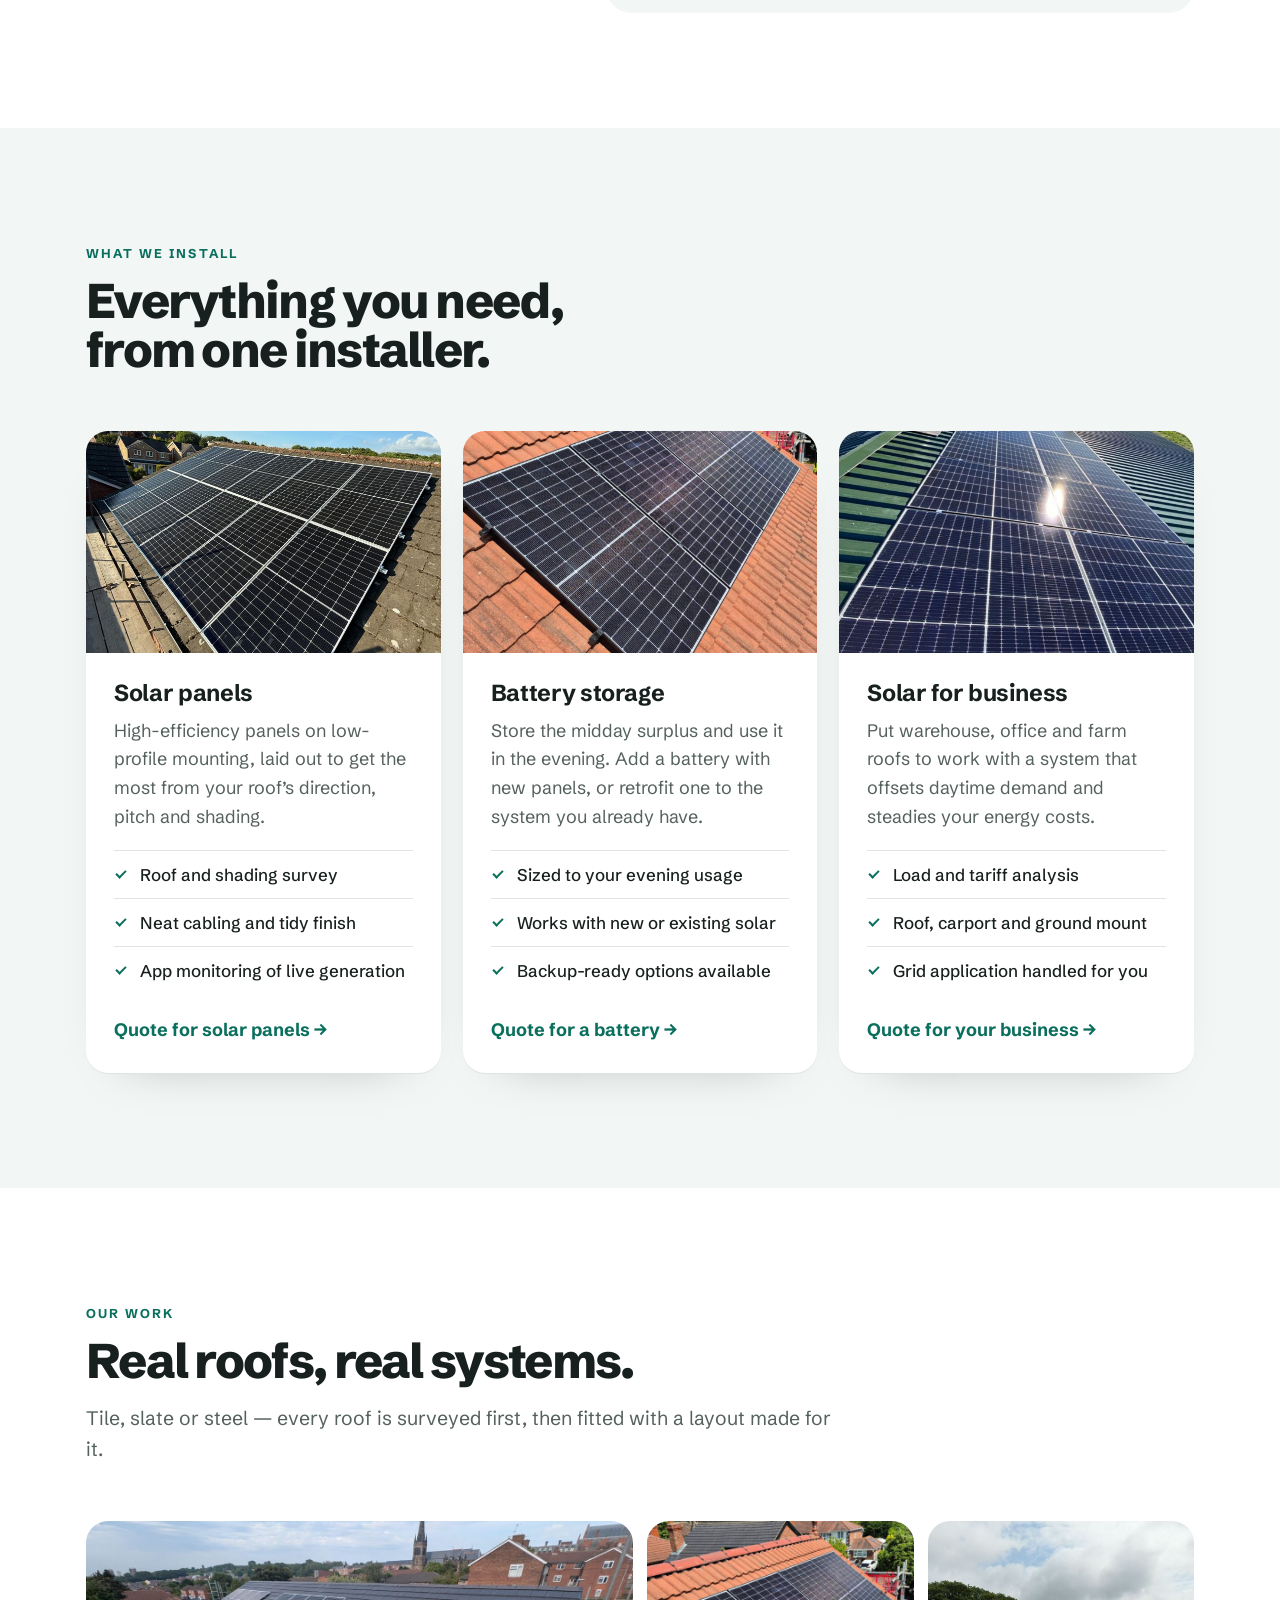
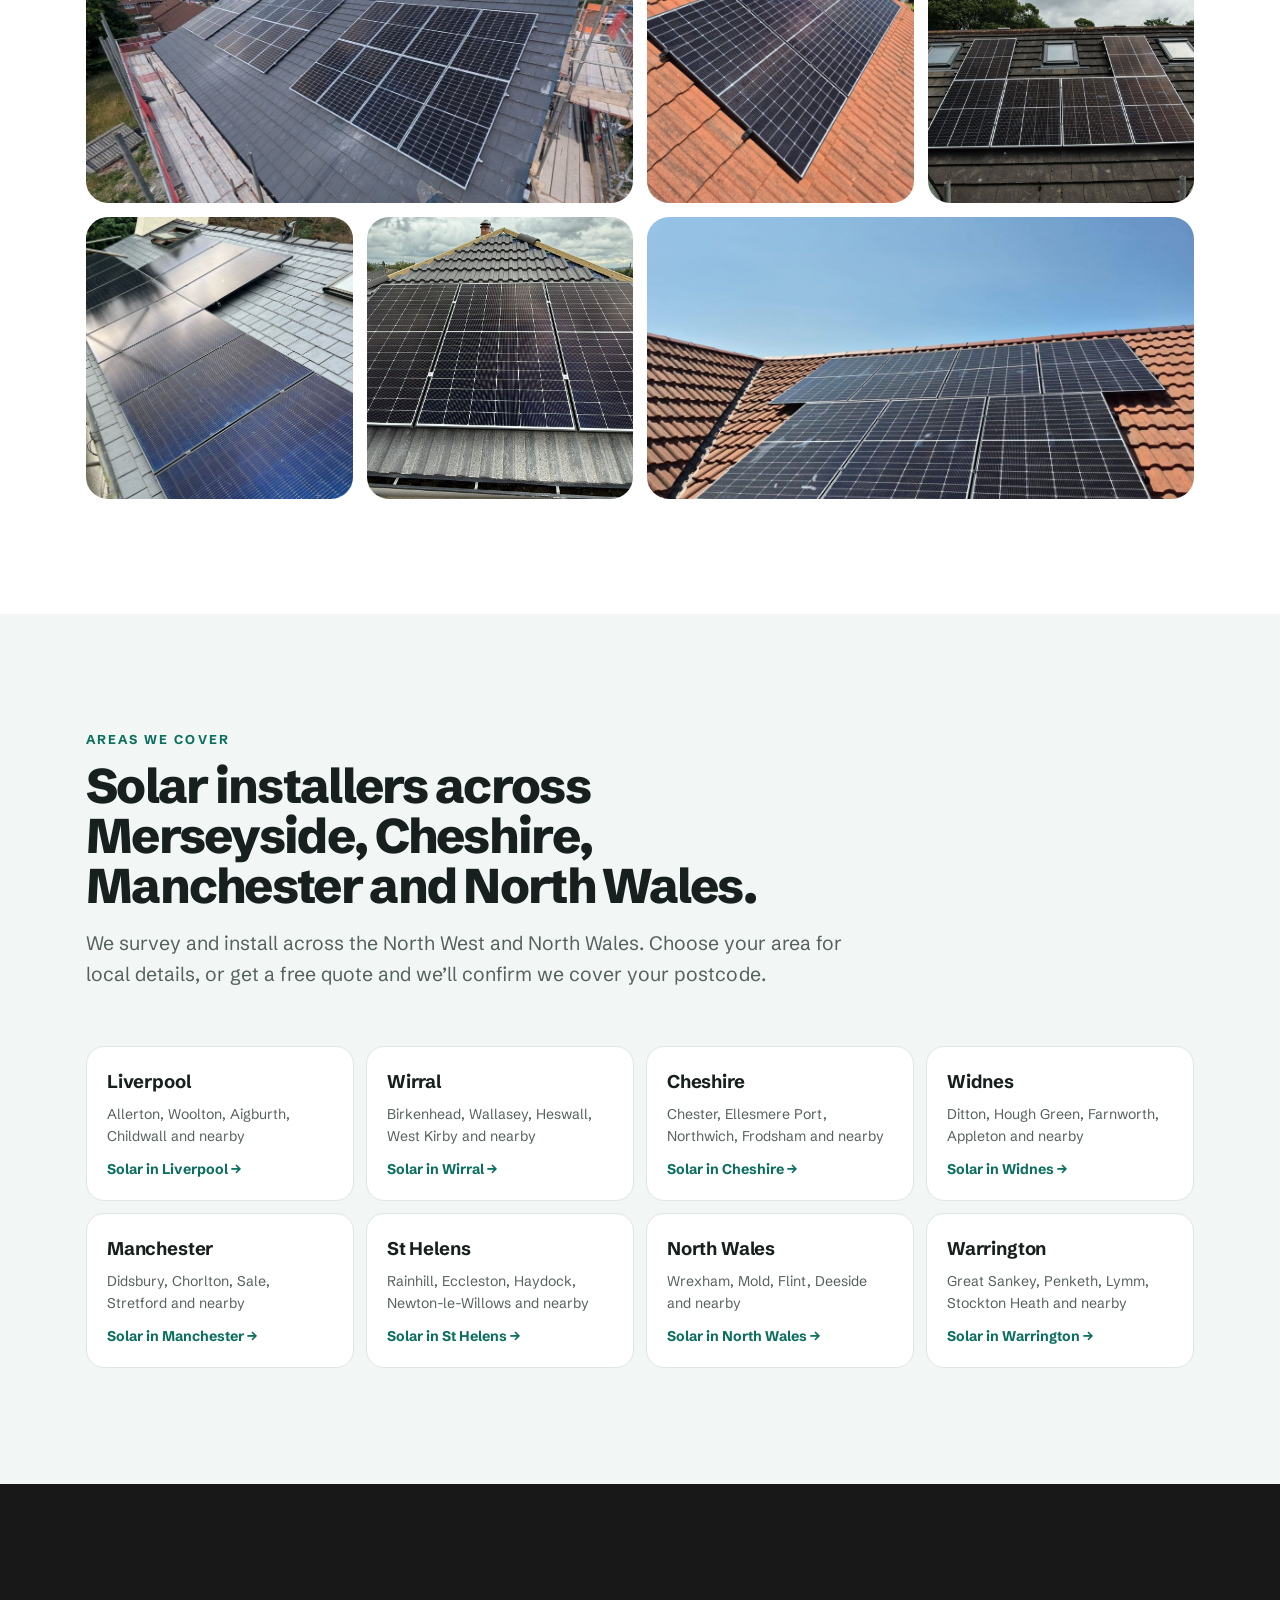
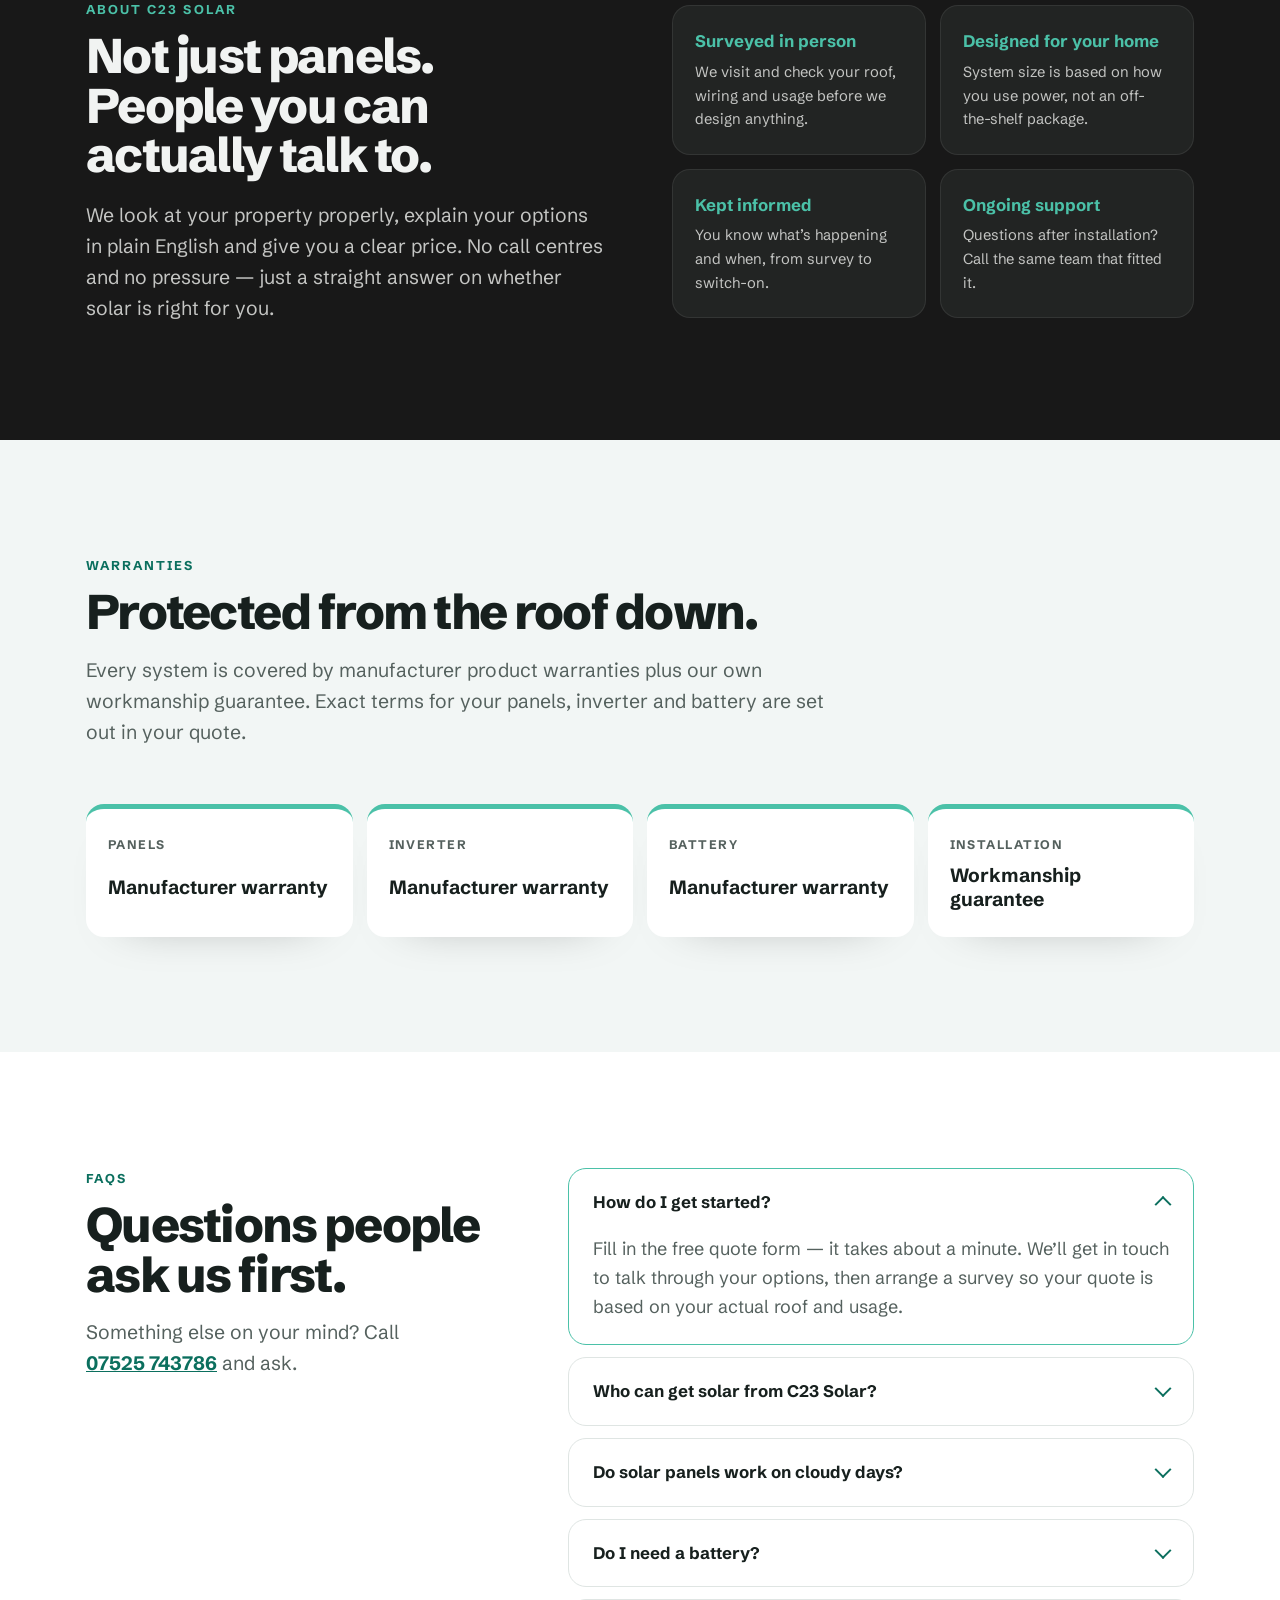
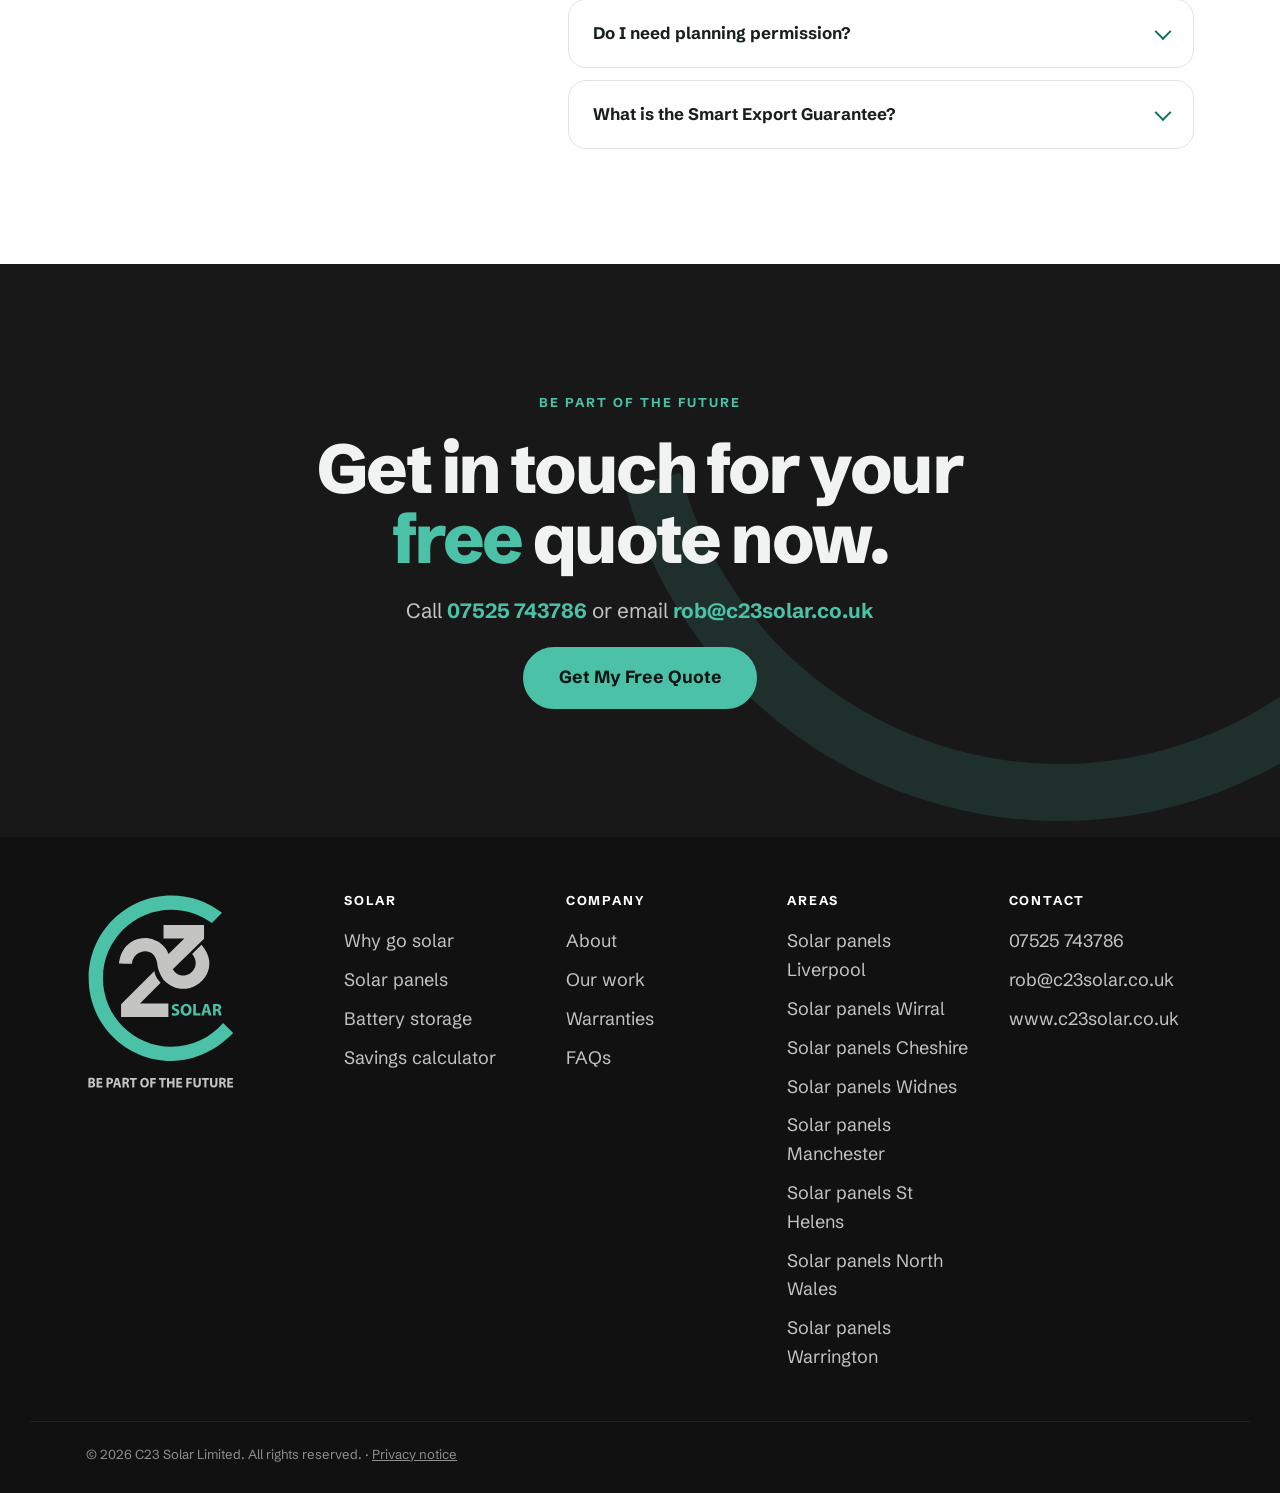
==== commit 59de5033: "Use the new Web3Forms key for the OEP inbox copy Co-Authored-By: Claude Opus 5.5 <noreply@anthropic." ====
--- a/index.html
+++ b/index.html
@@ -563,7 +563,7 @@
 
   <!-- Quote form (opens from every "Get My Free Quote" button) -->
   <dialog class="quote" id="quote" aria-labelledby="quote-title">
-    <form method="dialog" class="quote__form" id="quote-form" data-email="rob@c23solar.co.uk" data-endpoint="https://api.web3forms.com/submit" data-key="1db44acd-38af-417e-bbf0-995d5c4e4227" data-key-copy="9a5827e7-bc62-424c-bf2a-186db4014b95" novalidate>
+    <form method="dialog" class="quote__form" id="quote-form" data-email="rob@c23solar.co.uk" data-endpoint="https://api.web3forms.com/submit" data-key="1db44acd-38af-417e-bbf0-995d5c4e4227" data-key-copy="1ae85198-de5d-413d-a34f-2b1a4ec1c192" novalidate>
       <input type="checkbox" name="botcheck" class="hp" tabindex="-1" autocomplete="off" aria-hidden="true">
       <button class="quote__close" type="button" id="quote-close" aria-label="Close">×</button>
       <div class="quote__head">
